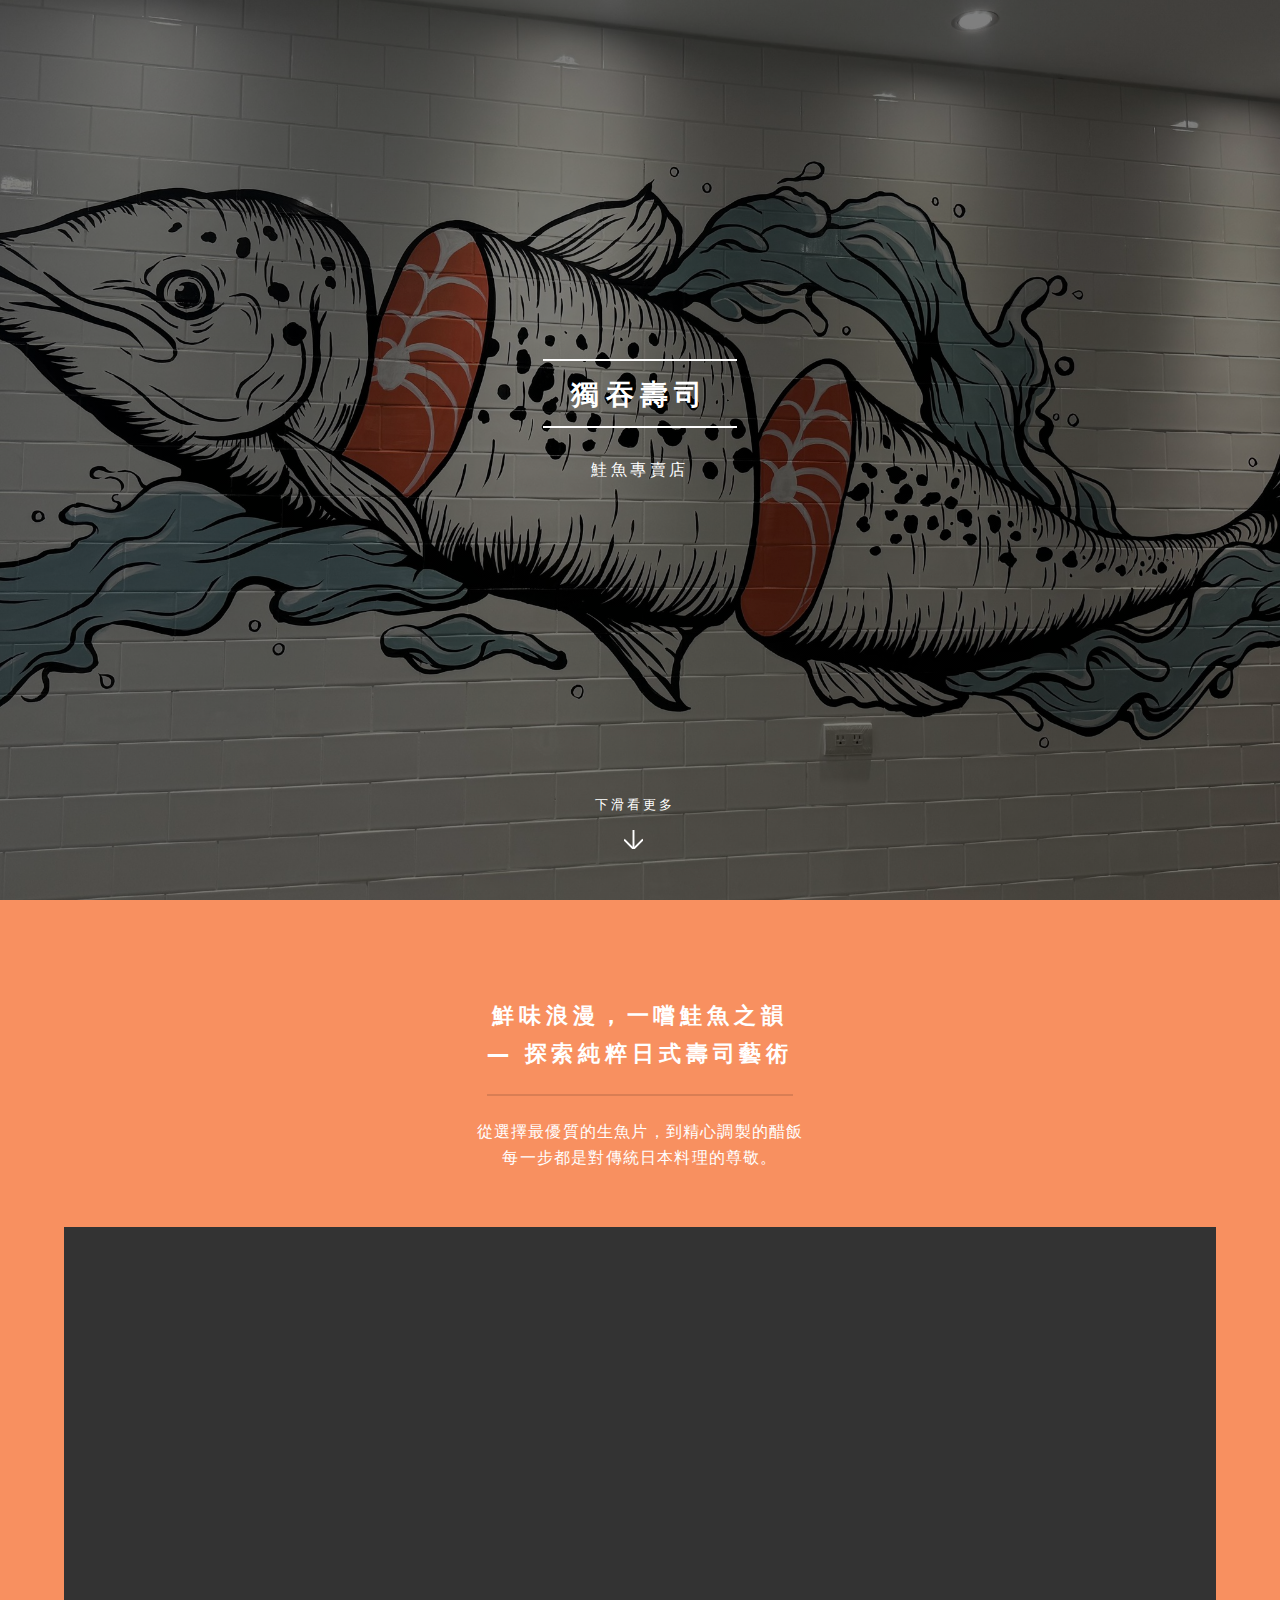
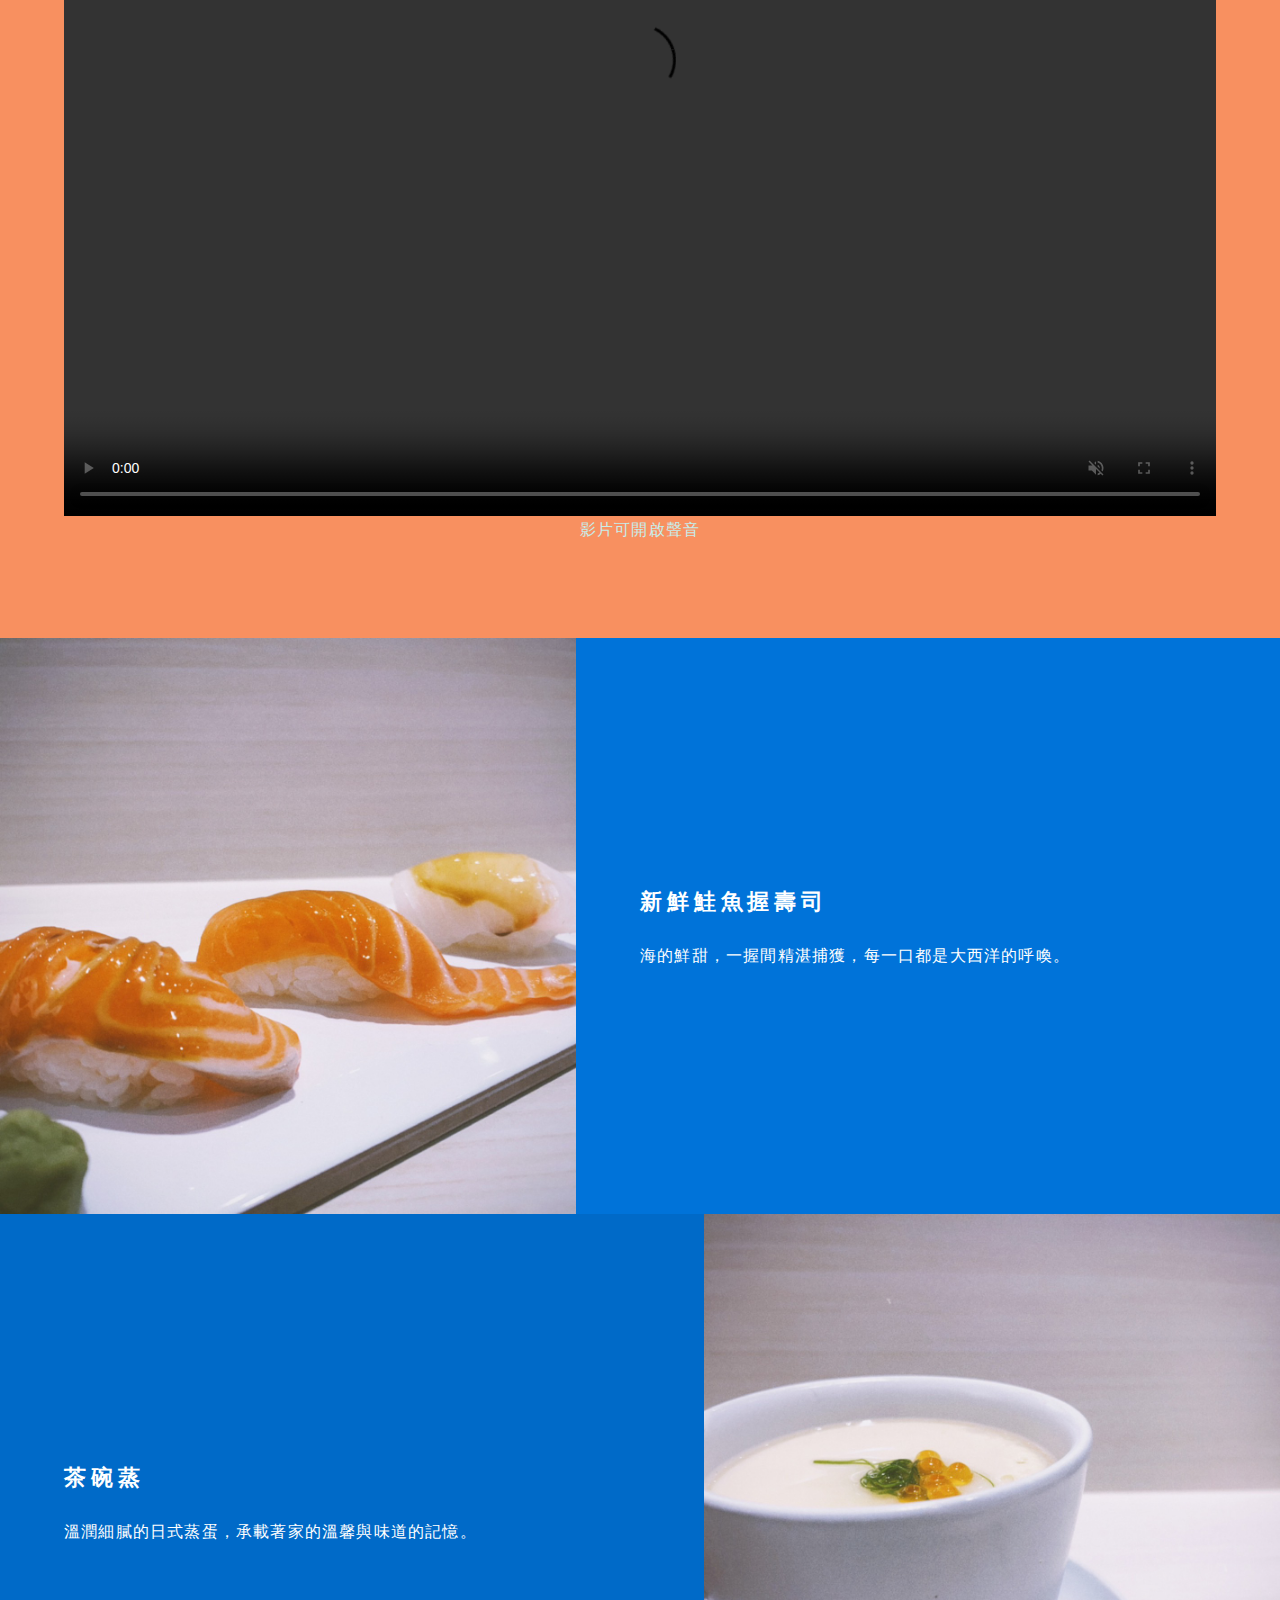
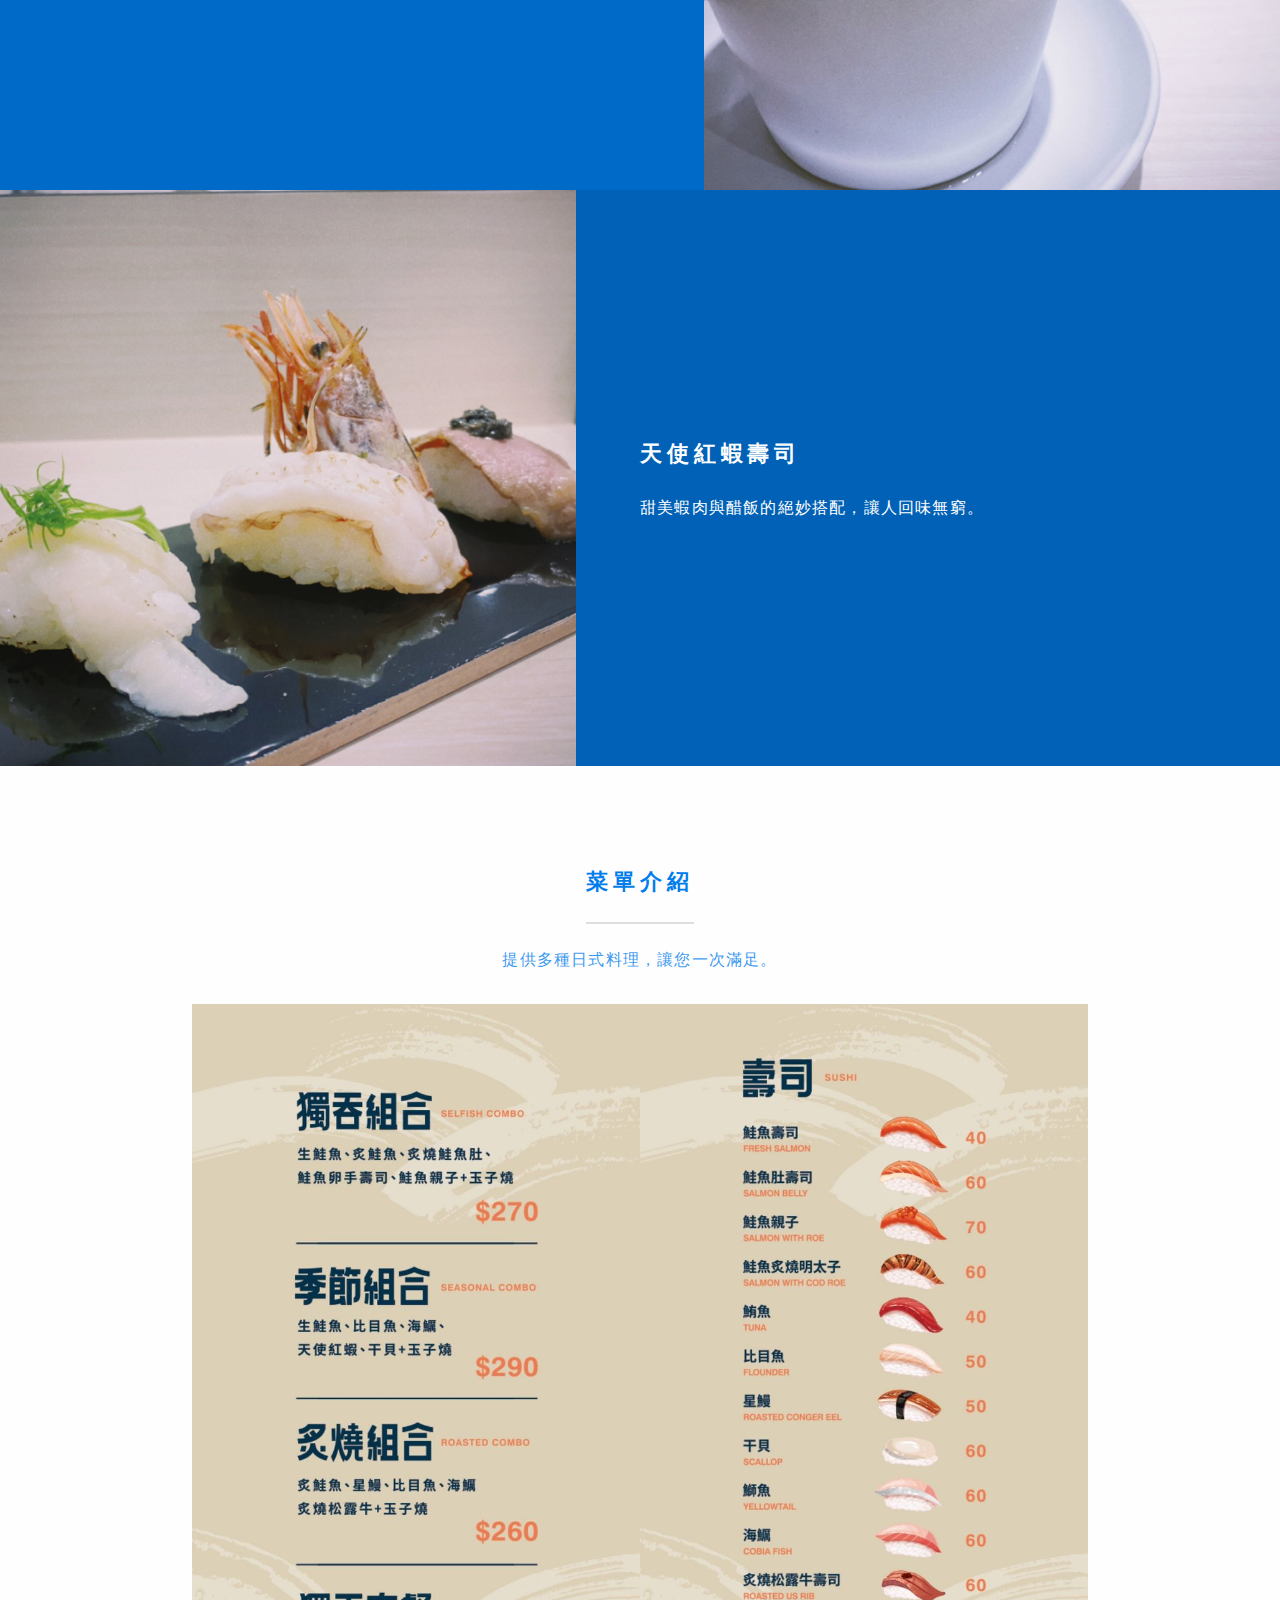
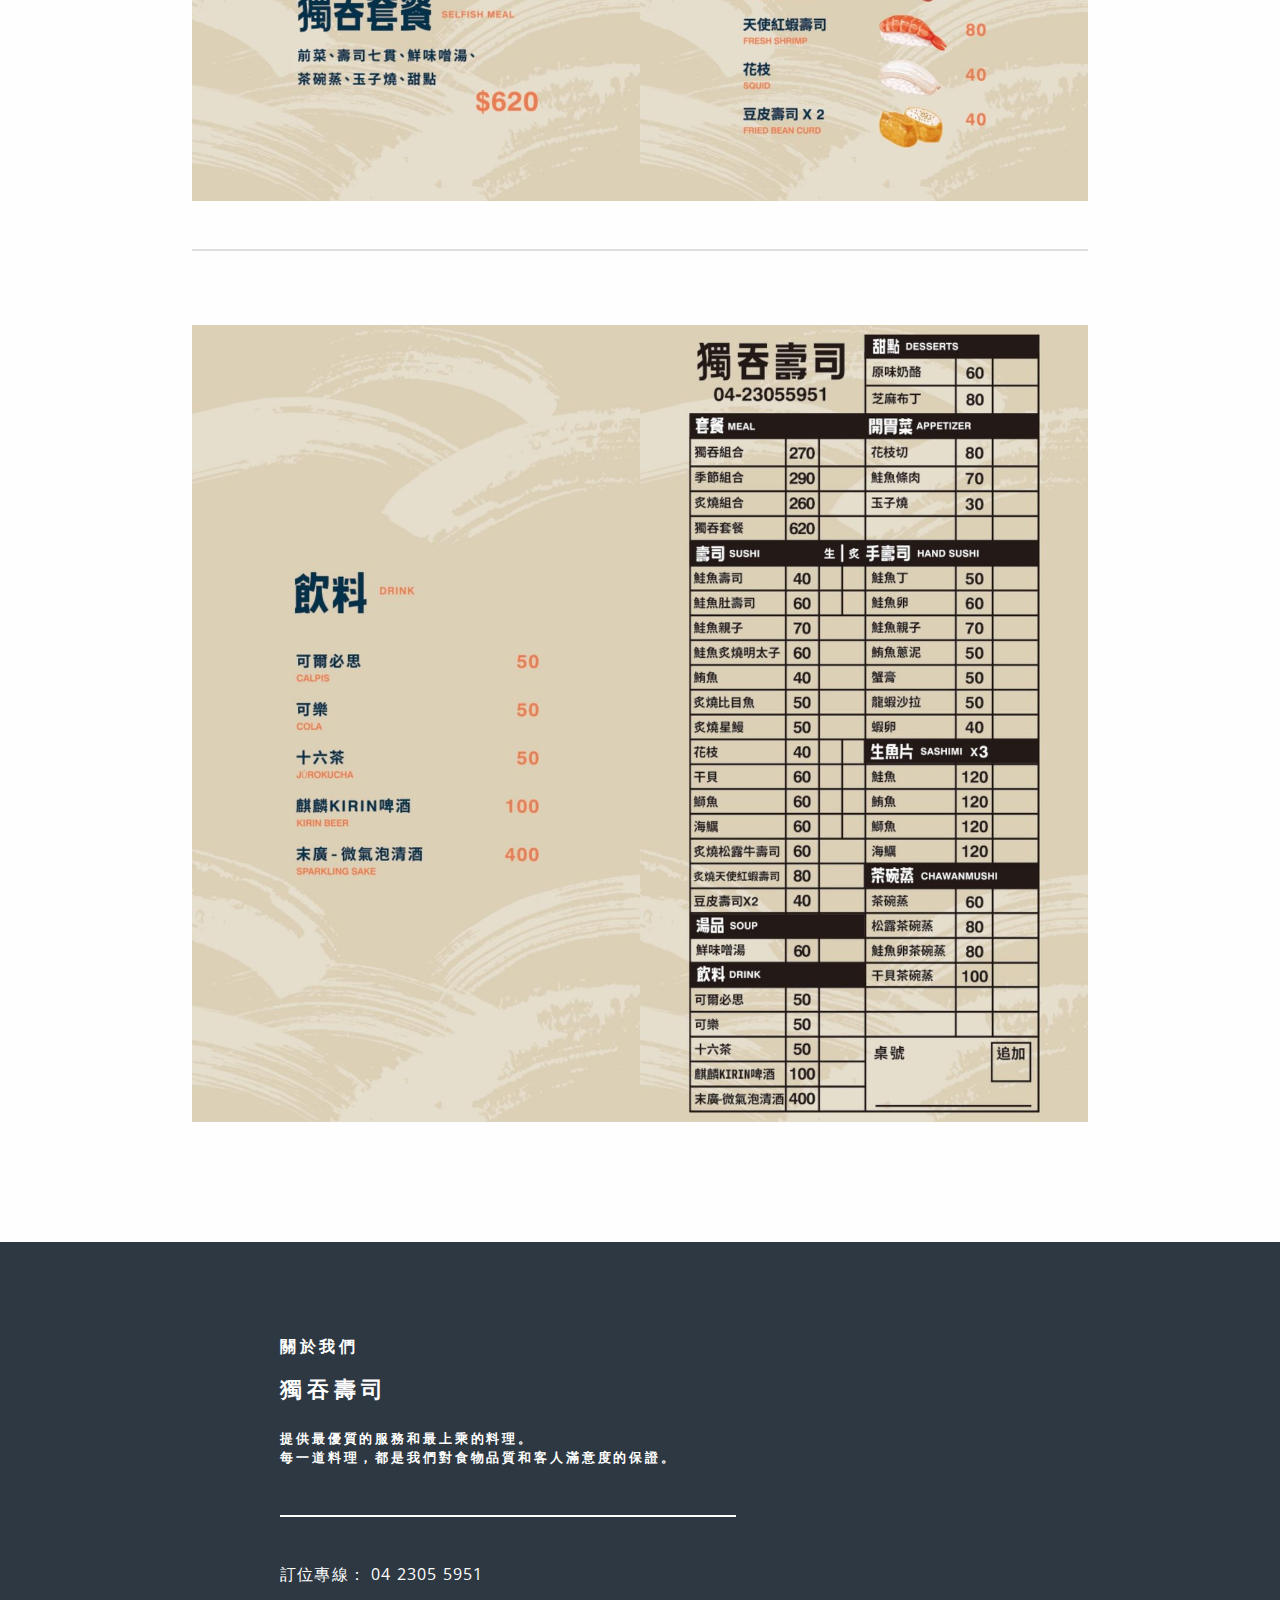
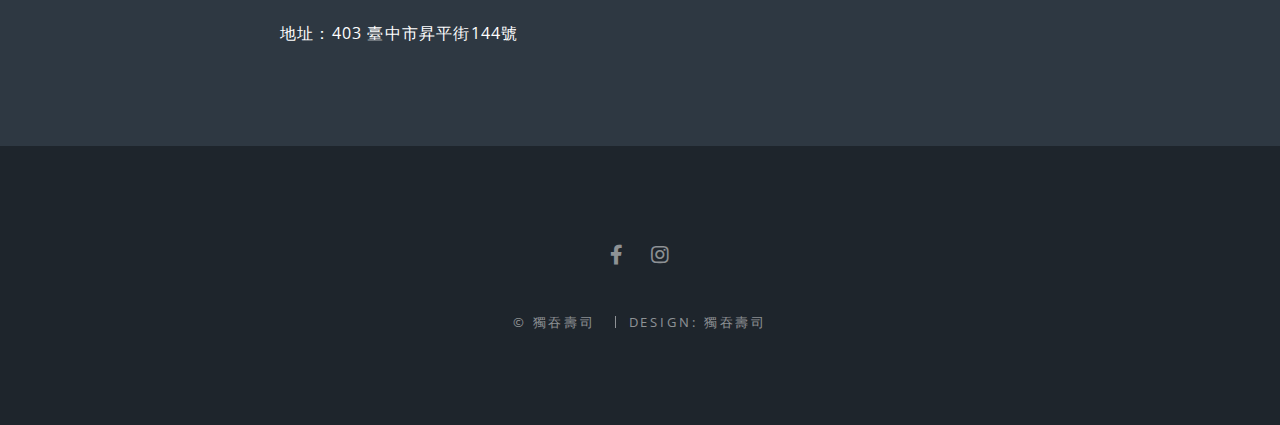
==== index.html @ 80ace6f3 "Google tag (gtag.js)" ====
<!DOCTYPE html>
<!--
	Spectral by HTML5 UP
	html5up.net | @ajlkn
	Free for personal and commercial use under the CCA 3.0 license (html5up.net/license)
-->
<html>
  <head>
    <style>
      /* 確保影片響應式並適應容器 */
      .video-container {
        background-color: rgb(248, 144, 96);
        position: relative;

        padding-bottom: 75%;

        padding-top: 25px;
        height: 0;
      }

      .video-container video {
        z-index: 2;
        position: absolute;
        top: 0;
        left: 0;
        width: 100%;
        height: 100%;
        border: none;
        /* object-fit: cover; */

        object-fit: contain;
      }
    </style>
    <title>獨吞壽司 - 台中最新鮮的鮭魚壽司專賣店</title>
    <meta charset="utf-8" />
    <meta
      name="viewport"
      content="width=device-width, initial-scale=1, user-scalable=no"
    />
    <meta name="description" content="獨吞壽司是一家專門提供新鮮鮭魚壽司的店。我們的壽司選用最優質的食材，致力於提供給顧客最地道的日式料理體驗。">
    <link rel="stylesheet" href="assets/css/main.css" />
    <noscript
      ><link rel="stylesheet" href="assets/css/noscript.css"
    /></noscript>
  </head>
  <!-- Google tag (gtag.js) -->
<script async src="https://www.googletagmanager.com/gtag/js?id=G-KRBY0SWQ0Y"></script>
<script>
  window.dataLayer = window.dataLayer || [];
  function gtag(){dataLayer.push(arguments);}
  gtag('js', new Date());

  gtag('config', 'G-KRBY0SWQ0Y');
</script>
  <body class="landing is-preload">
    <!-- Page Wrapper -->
    <div id="page-wrapper">
      <!-- Header -->
      <header id="header" class="alt">
        <h1><a href="index.html">獨吞壽司</a></h1>
        <!-- <nav id="nav">
							<ul>
								<li class="special">
									<a href="#menu" class="menuToggle"><span>Menu</span></a>
									<div id="menu">
										<ul>
											<li><a href="index.html">Home</a></li>
											<li><a href="generic.html">Generic</a></li>
											<li><a href="elements.html">Elements</a></li>
											<li><a href="#">Sign Up</a></li>
											<li><a href="#">Log In</a></li>
										</ul>
									</div>
								</li>
							</ul>
						</nav> -->
      </header>

      <!-- Banner -->
      <section id="banner">
        <div class="inner">
          <h2>獨吞壽司</h2>
          <p>
            鮭魚專賣店<br />
            <br />
          </p>
          <!-- <ul class="actions special">
            <li><a href="#" class="button primary">Activate</a></li>
          </ul> -->
        </div>
        <a href="#one" class="more scrolly">下滑看更多</a>
      </section>

      <!-- One -->
      <section id="one" class="wrapper style1 special">
        <div class="inner">
          <header class="major">
            <h2>
              鮮味浪漫，一嚐鮭魚之韻 <br />
              — 探索純粹日式壽司藝術
            </h2>
            <p id="pp">
              從選擇最優質的生魚片，到精心調製的醋飯<br />
              每一步都是對傳統日本料理的尊敬。
            </p>
          </header>

		
          <div class="video-container">
            <!-- <video controls autoplay muted loop>
              <source src="./images/sf01.mp4" type="video/mp4" />
              您的瀏覽器不支援 video 標籤。
            </video> -->

            <video autoplay muted controls loop playsinline title="台中新鮮鮭魚專賣店" id="myVideo">
				<source src="./images/sf01.mp4" type="video/mp4">
				您的瀏覽器不支援 video 標籤。
			  </video>
			  
			  <script>
				var video = document.getElementById('myVideo');
			  
		//如何設定，設影片在進入網址後 自動撥放，並且保留聲音

				video.addEventListener('canplaythrough', function() {
				  video.play();
				});

			  </script>
            </script>
			
		
		

		

            <!-- <iframe
              width="100%"
              height="500vh"
              src="./images/sf01.mp4"
              frameborder="0"
              allow="accelerometer; autoplay; encrypted-media; gyroscope;"
              allowfullscreen
            ></iframe> -->

		
          </div>

          <!-- <ul class="icons major">
            <li>
              <span class="icon fa-gem major style1"
                ><span class="label">#獨吞壽司 </span></span
              >
            </li>
            <li>
              <span class="icon fa-heart major style2"
                ><span class="label">#最穩壽司</span></span
              >
            </li>
            <li>
              <span class="icon solid fa-code major style3"
                ><span class="label">#家常壽司</span></span
              >
            </li>
          </ul> -->
		  <p id="smallTip">影片可開啟聲音</p>
	
		  <script>
			var video = document.getElementById('myVideo');
			var smallTip = document.getElementById('smallTip');

			video.addEventListener('volumechange', function() {
				if (!video.muted) {
					document.getElementById("smallTip").style.display = "none";
				} else {
					document.getElementById("smallTip").style.display = "block";
				}
			});
			</script>
	
		

					
        </div>
      </section>

      <!-- Two -->
      <section id="two" class="wrapper alt style2">
        <section class="spotlight">
          <div class="image"><img src="images/025.jpg" alt="新鮮鮭魚握壽司" /></div>
          <div class="content">
            <h2>新鮮鮭魚握壽司<br /></h2>
            <p>海的鮮甜，一握間精湛捕獲，每一口都是大西洋的呼喚。</p>
          </div>
        </section>
        <section class="spotlight" id="styleMid">
          <div class="image"><img src="images/023.jpg" alt="日式茶碗蒸" /></div>
          <div class="content">
            <h2>茶碗蒸<br /></h2>
            <p>溫潤細膩的日式蒸蛋，承載著家的溫馨與味道的記憶。</p>
          </div>
        </section>
        <section class="spotlight">
          <div class="image"><img src="images/024.jpg" alt="天使紅蝦壽司" /></div>
          <div class="content">
            <h2>天使紅蝦壽司<br /></h2>
            <p>甜美蝦肉與醋飯的絕妙搭配，讓人回味無窮。</p>
          </div>
        </section>
      </section>

      <!-- Three -->
      <section id="three" class="wrapper style3 special">
        <div class="inner tomid">
          <header class="major ">
            <h2>菜單介紹</h2>
            <p>提供多種日式料理，讓您一次滿足。</p>
            <div class="menu001">
              <img src="images/018.jpg" alt="" />
              <img src="images/019.jpg" alt="" />
            </div>
            <hr />
            <br />
            <div class="menu001">
              <img src="images/020.jpg" alt="" />
              <img src="images/021.jpg" alt="" />
            </div>
          </header>
        </div>
      </section>

      <!-- CTA -->
      <section id="cta" class="wrapper style4">
        <div class="inner">
          <header>
            <h1>關於我們</h1>
            <h2>獨吞壽司</h2>
            <h5>
              提供最優質的服務和最上乘的料理。<br />
              每一道料理，都是我們對食物品質和客人滿意度的保證。
            </h5>
            <hr />
            <p>訂位專線： 04 2305 5951</p>
            <p>地址：403 臺中市昇平街144號</p>
          </header>
          <ul class="actions stacked">
            <!-- <li><a href="#" class="button fit primary">Activate</a></li>
            <li><a href="#" class="button fit">Learn More</a></li> -->
          </ul>
        </div>
      </section>

      <!-- Footer -->
      <footer id="footer">
        <ul class="icons">
          <!-- <li>
            <a href="#" class="icon brands fa-twitter"
              ><span class="label">Twitter</span></a
            >
          </li> -->
          <li>
            <a
              href="https://www.facebook.com/selfishsushi"
              class="icon brands fa-facebook-f"
              ><span class="label">Facebook</span></a
            >
          </li>
          <li>
            <a
              href="https://www.instagram.com/selfishsushi/"
              class="icon brands fa-instagram"
              ><span class="label">Instagram</span></a
            >
          </li>
          <!-- <li>
            <a href="#" class="icon brands fa-dribbble"
              ><span class="label">Dribbble</span></a
            >
          </li> -->
          <!-- <li>
            <a href="selfishsushi28@gmail.com" class="icon solid fa-envelope"
              ><span class="label">Email</span></a
            >
          </li> -->
        </ul>
        <ul class="copyright">
          <li>&copy; 獨吞壽司</li>
          <li>Design: 獨吞壽司</li>
        </ul>
      </footer>
    </div>

    <!-- Scripts -->
    <script src="assets/js/jquery.min.js"></script>
    <script src="assets/js/jquery.scrollex.min.js"></script>
    <script src="assets/js/jquery.scrolly.min.js"></script>
    <script src="assets/js/browser.min.js"></script>
    <script src="assets/js/breakpoints.min.js"></script>
    <script src="assets/js/util.js"></script>
    <script src="assets/js/main.js"></script>
  </body>
</html>
---- assets/css/main.css ----
@import url(fontawesome-all.min.css);
@import url('https://fonts.googleapis.com/css?family=Open+Sans:400,400italic,600,600italic,800,800italic');

/*
	Spectral by HTML5 UP
	html5up.net | @ajlkn
	Free for personal and commercial use under the CCA 3.0 license (html5up.net/license)
*/

html,
body,
div,
span,
applet,
object,
iframe,
h1,
h2,
h3,
h4,
h5,
h6,
p,
blockquote,
pre,
a,
abbr,
acronym,
address,
big,
cite,
code,
del,
dfn,
em,
img,
ins,
kbd,
q,
s,
samp,
small,
strike,
strong,
sub,
sup,
tt,
var,
b,
u,
i,
center,
dl,
dt,
dd,
ol,
ul,
li,
fieldset,
form,
label,
legend,
table,
caption,
tbody,
tfoot,
thead,
tr,
th,
td,
article,
aside,
canvas,
details,
embed,
figure,
figcaption,
footer,
header,
hgroup,
menu,
nav,
output,
ruby,
section,
summary,
time,
mark,
audio,
video {
  margin: 0;
  padding: 0;
  border: 0;
  font-size: 100%;
  font: inherit;
  vertical-align: baseline;
}

article,
aside,
details,
figcaption,
figure,
footer,
header,
hgroup,
menu,
nav,
section {
  display: block;
}

body {
  line-height: 1;
}

ol,
ul {
  list-style: none;
}

blockquote,
q {
  quotes: none;
}

blockquote:before,
blockquote:after,
q:before,
q:after {
  content: '';
  content: none;
}

table {
  border-collapse: collapse;
  border-spacing: 0;
}

body {
  -webkit-text-size-adjust: none;
}

mark {
  background-color: transparent;
  color: inherit;
}

input::-moz-focus-inner {
  border: 0;
  padding: 0;
}

input,
select,
textarea {
  -moz-appearance: none;
  -webkit-appearance: none;
  -ms-appearance: none;
  appearance: none;
}

/* Basic */

@-ms-viewport {
  width: device-width;
}

html {
  box-sizing: border-box;
}

*,
*:before,
*:after {
  box-sizing: inherit;
}

body {
  background: #2e3842;
}

body.is-preload *,
body.is-preload *:before,
body.is-preload *:after {
  -moz-animation: none !important;
  -webkit-animation: none !important;
  -ms-animation: none !important;
  animation: none !important;
  -moz-transition: none !important;
  -webkit-transition: none !important;
  -ms-transition: none !important;
  transition: none !important;
}

body,
input,
select,
textarea {
  color: #fff;
  font-family: 'Open Sans', Helvetica, sans-serif;
  font-size: 15pt;
  font-weight: 400;
  letter-spacing: 0.075em;
  line-height: 1.65em;
}

@media screen and (max-width: 1680px) {
  body,
  input,
  select,
  textarea {
    font-size: 13pt;
  }
}

@media screen and (max-width: 1280px) {
  body,
  input,
  select,
  textarea {
    font-size: 12pt;
  }
}

@media screen and (max-width: 736px) {
  body,
  input,
  select,
  textarea {
    font-size: 11pt;
    letter-spacing: 0.0375em;
  }
}

a {
  -moz-transition: color 0.2s ease, border-bottom-color 0.2s ease;
  -webkit-transition: color 0.2s ease, border-bottom-color 0.2s ease;
  -ms-transition: color 0.2s ease, border-bottom-color 0.2s ease;
  transition: color 0.2s ease, border-bottom-color 0.2s ease;
  border-bottom: dotted 1px;
  color: inherit;
  text-decoration: none;
}

a:hover {
  border-bottom-color: transparent;
}

strong,
b {
  color: #fff;
  font-weight: 600;
}

em,
i {
  font-style: italic;
}

p {
  margin: 0 0 2em 0;
}

h1,
h2,
h3,
h4,
h5,
h6 {
  color: #fff;
  font-weight: 800;
  letter-spacing: 0.225em;
  line-height: 1em;
  margin: 0 0 1em 0;
  text-transform: uppercase;
}

h1 a,
h2 a,
h3 a,
h4 a,
h5 a,
h6 a {
  color: inherit;
  text-decoration: none;
}

h2 {
  font-size: 1.35em;
  line-height: 1.75em;
}

@media screen and (max-width: 736px) {
  h2 {
    font-size: 1.1em;
    line-height: 1.65em;
  }
}

h3 {
  font-size: 1.15em;
  line-height: 1.75em;
}

@media screen and (max-width: 736px) {
  h3 {
    font-size: 1em;
    line-height: 1.65em;
  }
}

h4 {
  font-size: 1em;
  line-height: 1.5em;
}

h5 {
  font-size: 0.8em;
  line-height: 1.5em;
}

h6 {
  font-size: 0.7em;
  line-height: 1.5em;
}

sub {
  font-size: 0.8em;
  position: relative;
  top: 0.5em;
}

sup {
  font-size: 0.8em;
  position: relative;
  top: -0.5em;
}

hr {
  border: 0;
  border-bottom: solid 2px #fff;
  margin: 3em 0;
}

hr.major {
  margin: 4.5em 0;
}

blockquote {
  border-left: solid 4px #fff;
  font-style: italic;
  margin: 0 0 2em 0;
  padding: 0.5em 0 0.5em 2em;
}

code {
  background: rgba(144, 144, 144, 0.25);
  border-radius: 3px;
  font-family: 'Courier New', monospace;
  font-size: 0.9em;
  letter-spacing: 0;
  margin: 0 0.25em;
  padding: 0.25em 0.65em;
}

pre {
  -webkit-overflow-scrolling: touch;
  font-family: 'Courier New', monospace;
  font-size: 0.9em;
  margin: 0 0 2em 0;
}

pre code {
  display: block;
  line-height: 1.75em;
  padding: 1em 1.5em;
  overflow-x: auto;
}

.align-left {
  text-align: left;
}

.align-center {
  text-align: center;
}

.align-right {
  text-align: right;
}

/* Row */

.row {
  display: flex;
  flex-wrap: wrap;
  box-sizing: border-box;
  align-items: stretch;
}

.row > * {
  box-sizing: border-box;
}

.row.gtr-uniform > * > :last-child {
  margin-bottom: 0;
}

.row.aln-left {
  justify-content: flex-start;
}

.row.aln-center {
  justify-content: center;
}

.row.aln-right {
  justify-content: flex-end;
}

.row.aln-top {
  align-items: flex-start;
}

.row.aln-middle {
  align-items: center;
}

.row.aln-bottom {
  align-items: flex-end;
}

.row > .imp {
  order: -1;
}

.row > .col-1 {
  width: 8.33333%;
}

.row > .off-1 {
  margin-left: 8.33333%;
}

.row > .col-2 {
  width: 16.66667%;
}

.row > .off-2 {
  margin-left: 16.66667%;
}

.row > .col-3 {
  width: 25%;
}

.row > .off-3 {
  margin-left: 25%;
}

.row > .col-4 {
  width: 33.33333%;
}

.row > .off-4 {
  margin-left: 33.33333%;
}

.row > .col-5 {
  width: 41.66667%;
}

.row > .off-5 {
  margin-left: 41.66667%;
}

.row > .col-6 {
  width: 50%;
}

.row > .off-6 {
  margin-left: 50%;
}

.row > .col-7 {
  width: 58.33333%;
}

.row > .off-7 {
  margin-left: 58.33333%;
}

.row > .col-8 {
  width: 66.66667%;
}

.row > .off-8 {
  margin-left: 66.66667%;
}

.row > .col-9 {
  width: 75%;
}

.row > .off-9 {
  margin-left: 75%;
}

.row > .col-10 {
  width: 83.33333%;
}

.row > .off-10 {
  margin-left: 83.33333%;
}

.row > .col-11 {
  width: 91.66667%;
}

.row > .off-11 {
  margin-left: 91.66667%;
}

.row > .col-12 {
  width: 100%;
}

.row > .off-12 {
  margin-left: 100%;
}

.row.gtr-0 {
  margin-top: 0;
  margin-left: 0em;
}

.row.gtr-0 > * {
  padding: 0 0 0 0em;
}

.row.gtr-0.gtr-uniform {
  margin-top: 0em;
}

.row.gtr-0.gtr-uniform > * {
  padding-top: 0em;
}

.row.gtr-25 {
  margin-top: 0;
  margin-left: -0.375em;
}

.row.gtr-25 > * {
  padding: 0 0 0 0.375em;
}

.row.gtr-25.gtr-uniform {
  margin-top: -0.375em;
}

.row.gtr-25.gtr-uniform > * {
  padding-top: 0.375em;
}

.row.gtr-50 {
  margin-top: 0;
  margin-left: -0.75em;
}

.row.gtr-50 > * {
  padding: 0 0 0 0.75em;
}

.row.gtr-50.gtr-uniform {
  margin-top: -0.75em;
}

.row.gtr-50.gtr-uniform > * {
  padding-top: 0.75em;
}

.row {
  margin-top: 0;
  margin-left: -1.5em;
}

.row > * {
  padding: 0 0 0 1.5em;
}

.row.gtr-uniform {
  margin-top: -1.5em;
}

.row.gtr-uniform > * {
  padding-top: 1.5em;
}

.row.gtr-150 {
  margin-top: 0;
  margin-left: -2.25em;
}

.row.gtr-150 > * {
  padding: 0 0 0 2.25em;
}

.row.gtr-150.gtr-uniform {
  margin-top: -2.25em;
}

.row.gtr-150.gtr-uniform > * {
  padding-top: 2.25em;
}

.row.gtr-200 {
  margin-top: 0;
  margin-left: -3em;
}

.row.gtr-200 > * {
  padding: 0 0 0 3em;
}

.row.gtr-200.gtr-uniform {
  margin-top: -3em;
}

.row.gtr-200.gtr-uniform > * {
  padding-top: 3em;
}

@media screen and (max-width: 1680px) {
  .row {
    display: flex;
    flex-wrap: wrap;
    box-sizing: border-box;
    align-items: stretch;
  }

  .row > * {
    box-sizing: border-box;
  }

  .row.gtr-uniform > * > :last-child {
    margin-bottom: 0;
  }

  .row.aln-left {
    justify-content: flex-start;
  }

  .row.aln-center {
    justify-content: center;
  }

  .row.aln-right {
    justify-content: flex-end;
  }

  .row.aln-top {
    align-items: flex-start;
  }

  .row.aln-middle {
    align-items: center;
  }

  .row.aln-bottom {
    align-items: flex-end;
  }

  .row > .imp-xlarge {
    order: -1;
  }

  .row > .col-1-xlarge {
    width: 8.33333%;
  }

  .row > .off-1-xlarge {
    margin-left: 8.33333%;
  }

  .row > .col-2-xlarge {
    width: 16.66667%;
  }

  .row > .off-2-xlarge {
    margin-left: 16.66667%;
  }

  .row > .col-3-xlarge {
    width: 25%;
  }

  .row > .off-3-xlarge {
    margin-left: 25%;
  }

  .row > .col-4-xlarge {
    width: 33.33333%;
  }

  .row > .off-4-xlarge {
    margin-left: 33.33333%;
  }

  .row > .col-5-xlarge {
    width: 41.66667%;
  }

  .row > .off-5-xlarge {
    margin-left: 41.66667%;
  }

  .row > .col-6-xlarge {
    width: 50%;
  }

  .row > .off-6-xlarge {
    margin-left: 50%;
  }

  .row > .col-7-xlarge {
    width: 58.33333%;
  }

  .row > .off-7-xlarge {
    margin-left: 58.33333%;
  }

  .row > .col-8-xlarge {
    width: 66.66667%;
  }

  .row > .off-8-xlarge {
    margin-left: 66.66667%;
  }

  .row > .col-9-xlarge {
    width: 75%;
  }

  .row > .off-9-xlarge {
    margin-left: 75%;
  }

  .row > .col-10-xlarge {
    width: 83.33333%;
  }

  .row > .off-10-xlarge {
    margin-left: 83.33333%;
  }

  .row > .col-11-xlarge {
    width: 91.66667%;
  }

  .row > .off-11-xlarge {
    margin-left: 91.66667%;
  }

  .row > .col-12-xlarge {
    width: 100%;
  }

  .row > .off-12-xlarge {
    margin-left: 100%;
  }

  .row.gtr-0 {
    margin-top: 0;
    margin-left: 0em;
  }

  .row.gtr-0 > * {
    padding: 0 0 0 0em;
  }

  .row.gtr-0.gtr-uniform {
    margin-top: 0em;
  }

  .row.gtr-0.gtr-uniform > * {
    padding-top: 0em;
  }

  .row.gtr-25 {
    margin-top: 0;
    margin-left: -0.375em;
  }

  .row.gtr-25 > * {
    padding: 0 0 0 0.375em;
  }

  .row.gtr-25.gtr-uniform {
    margin-top: -0.375em;
  }

  .row.gtr-25.gtr-uniform > * {
    padding-top: 0.375em;
  }

  .row.gtr-50 {
    margin-top: 0;
    margin-left: -0.75em;
  }

  .row.gtr-50 > * {
    padding: 0 0 0 0.75em;
  }

  .row.gtr-50.gtr-uniform {
    margin-top: -0.75em;
  }

  .row.gtr-50.gtr-uniform > * {
    padding-top: 0.75em;
  }

  .row {
    margin-top: 0;
    margin-left: -1.5em;
  }

  .row > * {
    padding: 0 0 0 1.5em;
  }

  .row.gtr-uniform {
    margin-top: -1.5em;
  }

  .row.gtr-uniform > * {
    padding-top: 1.5em;
  }

  .row.gtr-150 {
    margin-top: 0;
    margin-left: -2.25em;
  }

  .row.gtr-150 > * {
    padding: 0 0 0 2.25em;
  }

  .row.gtr-150.gtr-uniform {
    margin-top: -2.25em;
  }

  .row.gtr-150.gtr-uniform > * {
    padding-top: 2.25em;
  }

  .row.gtr-200 {
    margin-top: 0;
    margin-left: -3em;
  }

  .row.gtr-200 > * {
    padding: 0 0 0 3em;
  }

  .row.gtr-200.gtr-uniform {
    margin-top: -3em;
  }

  .row.gtr-200.gtr-uniform > * {
    padding-top: 3em;
  }
}

@media screen and (max-width: 1280px) {
  .row {
    display: flex;
    flex-wrap: wrap;
    box-sizing: border-box;
    align-items: stretch;
  }

  .row > * {
    box-sizing: border-box;
  }

  .row.gtr-uniform > * > :last-child {
    margin-bottom: 0;
  }

  .row.aln-left {
    justify-content: flex-start;
  }

  .row.aln-center {
    justify-content: center;
  }

  .row.aln-right {
    justify-content: flex-end;
  }

  .row.aln-top {
    align-items: flex-start;
  }

  .row.aln-middle {
    align-items: center;
  }

  .row.aln-bottom {
    align-items: flex-end;
  }

  .row > .imp-large {
    order: -1;
  }

  .row > .col-1-large {
    width: 8.33333%;
  }

  .row > .off-1-large {
    margin-left: 8.33333%;
  }

  .row > .col-2-large {
    width: 16.66667%;
  }

  .row > .off-2-large {
    margin-left: 16.66667%;
  }

  .row > .col-3-large {
    width: 25%;
  }

  .row > .off-3-large {
    margin-left: 25%;
  }

  .row > .col-4-large {
    width: 33.33333%;
  }

  .row > .off-4-large {
    margin-left: 33.33333%;
  }

  .row > .col-5-large {
    width: 41.66667%;
  }

  .row > .off-5-large {
    margin-left: 41.66667%;
  }

  .row > .col-6-large {
    width: 50%;
  }

  .row > .off-6-large {
    margin-left: 50%;
  }

  .row > .col-7-large {
    width: 58.33333%;
  }

  .row > .off-7-large {
    margin-left: 58.33333%;
  }

  .row > .col-8-large {
    width: 66.66667%;
  }

  .row > .off-8-large {
    margin-left: 66.66667%;
  }

  .row > .col-9-large {
    width: 75%;
  }

  .row > .off-9-large {
    margin-left: 75%;
  }

  .row > .col-10-large {
    width: 83.33333%;
  }

  .row > .off-10-large {
    margin-left: 83.33333%;
  }

  .row > .col-11-large {
    width: 91.66667%;
  }

  .row > .off-11-large {
    margin-left: 91.66667%;
  }

  .row > .col-12-large {
    width: 100%;
  }

  .row > .off-12-large {
    margin-left: 100%;
  }

  .row.gtr-0 {
    margin-top: 0;
    margin-left: 0em;
  }

  .row.gtr-0 > * {
    padding: 0 0 0 0em;
  }

  .row.gtr-0.gtr-uniform {
    margin-top: 0em;
  }

  .row.gtr-0.gtr-uniform > * {
    padding-top: 0em;
  }

  .row.gtr-25 {
    margin-top: 0;
    margin-left: -0.375em;
  }

  .row.gtr-25 > * {
    padding: 0 0 0 0.375em;
  }

  .row.gtr-25.gtr-uniform {
    margin-top: -0.375em;
  }

  .row.gtr-25.gtr-uniform > * {
    padding-top: 0.375em;
  }

  .row.gtr-50 {
    margin-top: 0;
    margin-left: -0.75em;
  }

  .row.gtr-50 > * {
    padding: 0 0 0 0.75em;
  }

  .row.gtr-50.gtr-uniform {
    margin-top: -0.75em;
  }

  .row.gtr-50.gtr-uniform > * {
    padding-top: 0.75em;
  }

  .row {
    margin-top: 0;
    margin-left: -1.5em;
  }

  .row > * {
    padding: 0 0 0 1.5em;
  }

  .row.gtr-uniform {
    margin-top: -1.5em;
  }

  .row.gtr-uniform > * {
    padding-top: 1.5em;
  }

  .row.gtr-150 {
    margin-top: 0;
    margin-left: -2.25em;
  }

  .row.gtr-150 > * {
    padding: 0 0 0 2.25em;
  }

  .row.gtr-150.gtr-uniform {
    margin-top: -2.25em;
  }

  .row.gtr-150.gtr-uniform > * {
    padding-top: 2.25em;
  }

  .row.gtr-200 {
    margin-top: 0;
    margin-left: -3em;
  }

  .row.gtr-200 > * {
    padding: 0 0 0 3em;
  }

  .row.gtr-200.gtr-uniform {
    margin-top: -3em;
  }

  .row.gtr-200.gtr-uniform > * {
    padding-top: 3em;
  }
}

@media screen and (max-width: 980px) {
  .row {
    display: flex;
    flex-wrap: wrap;
    box-sizing: border-box;
    align-items: stretch;
  }

  .row > * {
    box-sizing: border-box;
  }

  .row.gtr-uniform > * > :last-child {
    margin-bottom: 0;
  }

  .row.aln-left {
    justify-content: flex-start;
  }

  .row.aln-center {
    justify-content: center;
  }

  .row.aln-right {
    justify-content: flex-end;
  }

  .row.aln-top {
    align-items: flex-start;
  }

  .row.aln-middle {
    align-items: center;
  }

  .row.aln-bottom {
    align-items: flex-end;
  }

  .row > .imp-medium {
    order: -1;
  }

  .row > .col-1-medium {
    width: 8.33333%;
  }

  .row > .off-1-medium {
    margin-left: 8.33333%;
  }

  .row > .col-2-medium {
    width: 16.66667%;
  }

  .row > .off-2-medium {
    margin-left: 16.66667%;
  }

  .row > .col-3-medium {
    width: 25%;
  }

  .row > .off-3-medium {
    margin-left: 25%;
  }

  .row > .col-4-medium {
    width: 33.33333%;
  }

  .row > .off-4-medium {
    margin-left: 33.33333%;
  }

  .row > .col-5-medium {
    width: 41.66667%;
  }

  .row > .off-5-medium {
    margin-left: 41.66667%;
  }

  .row > .col-6-medium {
    width: 50%;
  }

  .row > .off-6-medium {
    margin-left: 50%;
  }

  .row > .col-7-medium {
    width: 58.33333%;
  }

  .row > .off-7-medium {
    margin-left: 58.33333%;
  }

  .row > .col-8-medium {
    width: 66.66667%;
  }

  .row > .off-8-medium {
    margin-left: 66.66667%;
  }

  .row > .col-9-medium {
    width: 75%;
  }

  .row > .off-9-medium {
    margin-left: 75%;
  }

  .row > .col-10-medium {
    width: 83.33333%;
  }

  .row > .off-10-medium {
    margin-left: 83.33333%;
  }

  .row > .col-11-medium {
    width: 91.66667%;
  }

  .row > .off-11-medium {
    margin-left: 91.66667%;
  }

  .row > .col-12-medium {
    width: 100%;
  }

  .row > .off-12-medium {
    margin-left: 100%;
  }

  .row.gtr-0 {
    margin-top: 0;
    margin-left: 0em;
  }

  .row.gtr-0 > * {
    padding: 0 0 0 0em;
  }

  .row.gtr-0.gtr-uniform {
    margin-top: 0em;
  }

  .row.gtr-0.gtr-uniform > * {
    padding-top: 0em;
  }

  .row.gtr-25 {
    margin-top: 0;
    margin-left: -0.375em;
  }

  .row.gtr-25 > * {
    padding: 0 0 0 0.375em;
  }

  .row.gtr-25.gtr-uniform {
    margin-top: -0.375em;
  }

  .row.gtr-25.gtr-uniform > * {
    padding-top: 0.375em;
  }

  .row.gtr-50 {
    margin-top: 0;
    margin-left: -0.75em;
  }

  .row.gtr-50 > * {
    padding: 0 0 0 0.75em;
  }

  .row.gtr-50.gtr-uniform {
    margin-top: -0.75em;
  }

  .row.gtr-50.gtr-uniform > * {
    padding-top: 0.75em;
  }

  .row {
    margin-top: 0;
    margin-left: -1.5em;
  }

  .row > * {
    padding: 0 0 0 1.5em;
  }

  .row.gtr-uniform {
    margin-top: -1.5em;
  }

  .row.gtr-uniform > * {
    padding-top: 1.5em;
  }

  .row.gtr-150 {
    margin-top: 0;
    margin-left: -2.25em;
  }

  .row.gtr-150 > * {
    padding: 0 0 0 2.25em;
  }

  .row.gtr-150.gtr-uniform {
    margin-top: -2.25em;
  }

  .row.gtr-150.gtr-uniform > * {
    padding-top: 2.25em;
  }

  .row.gtr-200 {
    margin-top: 0;
    margin-left: -3em;
  }

  .row.gtr-200 > * {
    padding: 0 0 0 3em;
  }

  .row.gtr-200.gtr-uniform {
    margin-top: -3em;
  }

  .row.gtr-200.gtr-uniform > * {
    padding-top: 3em;
  }
}

@media screen and (max-width: 736px) {
  .row {
    display: flex;
    flex-wrap: wrap;
    box-sizing: border-box;
    align-items: stretch;
  }

  .row > * {
    box-sizing: border-box;
  }

  .row.gtr-uniform > * > :last-child {
    margin-bottom: 0;
  }

  .row.aln-left {
    justify-content: flex-start;
  }

  .row.aln-center {
    justify-content: center;
  }

  .row.aln-right {
    justify-content: flex-end;
  }

  .row.aln-top {
    align-items: flex-start;
  }

  .row.aln-middle {
    align-items: center;
  }

  .row.aln-bottom {
    align-items: flex-end;
  }

  .row > .imp-small {
    order: -1;
  }

  .row > .col-1-small {
    width: 8.33333%;
  }

  .row > .off-1-small {
    margin-left: 8.33333%;
  }

  .row > .col-2-small {
    width: 16.66667%;
  }

  .row > .off-2-small {
    margin-left: 16.66667%;
  }

  .row > .col-3-small {
    width: 25%;
  }

  .row > .off-3-small {
    margin-left: 25%;
  }

  .row > .col-4-small {
    width: 33.33333%;
  }

  .row > .off-4-small {
    margin-left: 33.33333%;
  }

  .row > .col-5-small {
    width: 41.66667%;
  }

  .row > .off-5-small {
    margin-left: 41.66667%;
  }

  .row > .col-6-small {
    width: 50%;
  }

  .row > .off-6-small {
    margin-left: 50%;
  }

  .row > .col-7-small {
    width: 58.33333%;
  }

  .row > .off-7-small {
    margin-left: 58.33333%;
  }

  .row > .col-8-small {
    width: 66.66667%;
  }

  .row > .off-8-small {
    margin-left: 66.66667%;
  }

  .row > .col-9-small {
    width: 75%;
  }

  .row > .off-9-small {
    margin-left: 75%;
  }

  .row > .col-10-small {
    width: 83.33333%;
  }

  .row > .off-10-small {
    margin-left: 83.33333%;
  }

  .row > .col-11-small {
    width: 91.66667%;
  }

  .row > .off-11-small {
    margin-left: 91.66667%;
  }

  .row > .col-12-small {
    width: 100%;
  }

  .row > .off-12-small {
    margin-left: 100%;
  }

  .row.gtr-0 {
    margin-top: 0;
    margin-left: 0em;
  }

  .row.gtr-0 > * {
    padding: 0 0 0 0em;
  }

  .row.gtr-0.gtr-uniform {
    margin-top: 0em;
  }

  .row.gtr-0.gtr-uniform > * {
    padding-top: 0em;
  }

  .row.gtr-25 {
    margin-top: 0;
    margin-left: -0.375em;
  }

  .row.gtr-25 > * {
    padding: 0 0 0 0.375em;
  }

  .row.gtr-25.gtr-uniform {
    margin-top: -0.375em;
  }

  .row.gtr-25.gtr-uniform > * {
    padding-top: 0.375em;
  }

  .row.gtr-50 {
    margin-top: 0;
    margin-left: -0.75em;
  }

  .row.gtr-50 > * {
    padding: 0 0 0 0.75em;
  }

  .row.gtr-50.gtr-uniform {
    margin-top: -0.75em;
  }

  .row.gtr-50.gtr-uniform > * {
    padding-top: 0.75em;
  }

  .row {
    margin-top: 0;
    margin-left: -1.5em;
  }

  .row > * {
    padding: 0 0 0 1.5em;
  }

  .row.gtr-uniform {
    margin-top: -1.5em;
  }

  .row.gtr-uniform > * {
    padding-top: 1.5em;
  }

  .row.gtr-150 {
    margin-top: 0;
    margin-left: -2.25em;
  }

  .row.gtr-150 > * {
    padding: 0 0 0 2.25em;
  }

  .row.gtr-150.gtr-uniform {
    margin-top: -2.25em;
  }

  .row.gtr-150.gtr-uniform > * {
    padding-top: 2.25em;
  }

  .row.gtr-200 {
    margin-top: 0;
    margin-left: -3em;
  }

  .row.gtr-200 > * {
    padding: 0 0 0 3em;
  }

  .row.gtr-200.gtr-uniform {
    margin-top: -3em;
  }

  .row.gtr-200.gtr-uniform > * {
    padding-top: 3em;
  }
}

@media screen and (max-width: 480px) {
  .row {
    display: flex;
    flex-wrap: wrap;
    box-sizing: border-box;
    align-items: stretch;
  }

  .row > * {
    box-sizing: border-box;
  }

  .row.gtr-uniform > * > :last-child {
    margin-bottom: 0;
  }

  .row.aln-left {
    justify-content: flex-start;
  }

  .row.aln-center {
    justify-content: center;
  }

  .row.aln-right {
    justify-content: flex-end;
  }

  .row.aln-top {
    align-items: flex-start;
  }

  .row.aln-middle {
    align-items: center;
  }

  .row.aln-bottom {
    align-items: flex-end;
  }

  .row > .imp-xsmall {
    order: -1;
  }

  .row > .col-1-xsmall {
    width: 8.33333%;
  }

  .row > .off-1-xsmall {
    margin-left: 8.33333%;
  }

  .row > .col-2-xsmall {
    width: 16.66667%;
  }

  .row > .off-2-xsmall {
    margin-left: 16.66667%;
  }

  .row > .col-3-xsmall {
    width: 25%;
  }

  .row > .off-3-xsmall {
    margin-left: 25%;
  }

  .row > .col-4-xsmall {
    width: 33.33333%;
  }

  .row > .off-4-xsmall {
    margin-left: 33.33333%;
  }

  .row > .col-5-xsmall {
    width: 41.66667%;
  }

  .row > .off-5-xsmall {
    margin-left: 41.66667%;
  }

  .row > .col-6-xsmall {
    width: 50%;
  }

  .row > .off-6-xsmall {
    margin-left: 50%;
  }

  .row > .col-7-xsmall {
    width: 58.33333%;
  }

  .row > .off-7-xsmall {
    margin-left: 58.33333%;
  }

  .row > .col-8-xsmall {
    width: 66.66667%;
  }

  .row > .off-8-xsmall {
    margin-left: 66.66667%;
  }

  .row > .col-9-xsmall {
    width: 75%;
  }

  .row > .off-9-xsmall {
    margin-left: 75%;
  }

  .row > .col-10-xsmall {
    width: 83.33333%;
  }

  .row > .off-10-xsmall {
    margin-left: 83.33333%;
  }

  .row > .col-11-xsmall {
    width: 91.66667%;
  }

  .row > .off-11-xsmall {
    margin-left: 91.66667%;
  }

  .row > .col-12-xsmall {
    width: 100%;
  }

  .row > .off-12-xsmall {
    margin-left: 100%;
  }

  .row.gtr-0 {
    margin-top: 0;
    margin-left: 0em;
  }

  .row.gtr-0 > * {
    padding: 0 0 0 0em;
  }

  .row.gtr-0.gtr-uniform {
    margin-top: 0em;
  }

  .row.gtr-0.gtr-uniform > * {
    padding-top: 0em;
  }

  .row.gtr-25 {
    margin-top: 0;
    margin-left: -0.375em;
  }

  .row.gtr-25 > * {
    padding: 0 0 0 0.375em;
  }

  .row.gtr-25.gtr-uniform {
    margin-top: -0.375em;
  }

  .row.gtr-25.gtr-uniform > * {
    padding-top: 0.375em;
  }

  .row.gtr-50 {
    margin-top: 0;
    margin-left: -0.75em;
  }

  .row.gtr-50 > * {
    padding: 0 0 0 0.75em;
  }

  .row.gtr-50.gtr-uniform {
    margin-top: -0.75em;
  }

  .row.gtr-50.gtr-uniform > * {
    padding-top: 0.75em;
  }

  .row {
    margin-top: 0;
    margin-left: -1.5em;
  }

  .row > * {
    padding: 0 0 0 1.5em;
  }

  .row.gtr-uniform {
    margin-top: -1.5em;
  }

  .row.gtr-uniform > * {
    padding-top: 1.5em;
  }

  .row.gtr-150 {
    margin-top: 0;
    margin-left: -2.25em;
  }

  .row.gtr-150 > * {
    padding: 0 0 0 2.25em;
  }

  .row.gtr-150.gtr-uniform {
    margin-top: -2.25em;
  }

  .row.gtr-150.gtr-uniform > * {
    padding-top: 2.25em;
  }

  .row.gtr-200 {
    margin-top: 0;
    margin-left: -3em;
  }

  .row.gtr-200 > * {
    padding: 0 0 0 3em;
  }

  .row.gtr-200.gtr-uniform {
    margin-top: -3em;
  }

  .row.gtr-200.gtr-uniform > * {
    padding-top: 3em;
  }
}

/* Section/Article */

section.special,
article.special {
  text-align: center;
}

header p {
  color: rgba(255, 255, 255, 0.5);
  position: relative;
  top: -0.25em;
}

header h3 + p {
  font-size: 1.1em;
}

header h4 + p,
header h5 + p,
header h6 + p {
  font-size: 0.9em;
}

header.major {
  margin: 0 0 3.5em 0;
}

header.major h2,
header.major h3,
header.major h4,
header.major h5,
header.major h6 {
  border-bottom: solid 2px #fff;
  display: inline-block;
  padding-bottom: 1em;
  position: relative;
}

header.major h2:after,
header.major h3:after,
header.major h4:after,
header.major h5:after,
header.major h6:after {
  content: '';
  display: block;
  height: 1px;
}

header.major p {
  color: #fff;
  top: 0;
}

@media screen and (max-width: 736px) {
  header.major {
    margin: 0 0 2em 0;
  }
}

@media screen and (max-width: 980px) {
  header br {
    display: none;
  }
}

/* Form */

form {
  margin: 0 0 2em 0;
}

label {
  color: #fff;
  display: block;
  font-size: 0.9em;
  font-weight: 600;
  margin: 0 0 1em 0;
}

input[type='text'],
input[type='password'],
input[type='email'],
select,
textarea {
  -moz-appearance: none;
  -webkit-appearance: none;
  -ms-appearance: none;
  appearance: none;
  background-color: rgba(144, 144, 144, 0.25);
  border-radius: 3px;
  border: none;
  color: inherit;
  display: block;
  outline: 0;
  padding: 0 1em;
  text-decoration: none;
  width: 100%;
}

input[type='text']:invalid,
input[type='password']:invalid,
input[type='email']:invalid,
select:invalid,
textarea:invalid {
  box-shadow: none;
}

input[type='text']:focus,
input[type='password']:focus,
input[type='email']:focus,
select:focus,
textarea:focus {
  box-shadow: 0 0 0 2px #21b2a6;
}

select {
  background-size: 1.25em;
  background-repeat: no-repeat;
  background-position: calc(100% - 1em) center;
  height: 2.75em;
  padding-right: 2.75em;
  text-overflow: ellipsis;
}

select:focus::-ms-value {
  background-color: transparent;
}

select::-ms-expand {
  display: none;
}

input[type='text'],
input[type='password'],
input[type='email'],
select {
  height: 2.75em;
}

textarea {
  padding: 0.75em 1em;
}

input[type='checkbox'],
input[type='radio'] {
  -moz-appearance: none;
  -webkit-appearance: none;
  -ms-appearance: none;
  appearance: none;
  display: block;
  float: left;
  margin-right: -2em;
  opacity: 0;
  width: 1em;
  z-index: -1;
}

input[type='checkbox'] + label,
input[type='radio'] + label {
  text-decoration: none;
  color: #fff;
  cursor: pointer;
  display: inline-block;
  font-size: 1em;
  font-weight: 400;
  padding-left: 2.4em;
  padding-right: 0.75em;
  position: relative;
}

input[type='checkbox'] + label:before,
input[type='radio'] + label:before {
  -moz-osx-font-smoothing: grayscale;
  -webkit-font-smoothing: antialiased;
  display: inline-block;
  font-style: normal;
  font-variant: normal;
  text-rendering: auto;
  line-height: 1;
  text-transform: none !important;
  font-family: 'Font Awesome 5 Free';
  font-weight: 900;
}

input[type='checkbox'] + label:before,
input[type='radio'] + label:before {
  background: rgba(144, 144, 144, 0.25);
  border-radius: 3px;
  content: '';
  display: inline-block;
  font-size: 0.8em;
  height: 2.0625em;
  left: 0;
  line-height: 2.0625em;
  position: absolute;
  text-align: center;
  top: 0;
  width: 2.0625em;
}

input[type='checkbox']:checked + label:before,
input[type='radio']:checked + label:before {
  background: #2e3842;
  color: #fff;
  content: '\f00c';
}

input[type='checkbox']:focus + label:before,
input[type='radio']:focus + label:before {
  box-shadow: 0 0 0 2px #21b2a6;
}

input[type='checkbox'] + label:before {
  border-radius: 3px;
}

input[type='radio'] + label:before {
  border-radius: 100%;
}

::-webkit-input-placeholder {
  color: rgba(255, 255, 255, 0.5) !important;
  opacity: 1;
}

:-moz-placeholder {
  color: rgba(255, 255, 255, 0.5) !important;
  opacity: 1;
}

::-moz-placeholder {
  color: rgba(255, 255, 255, 0.5) !important;
  opacity: 1;
}

:-ms-input-placeholder {
  color: rgba(255, 255, 255, 0.5) !important;
  opacity: 1;
}

/* Box */

.box {
  border-radius: 3px;
  border: solid 2px #fff;
  margin-bottom: 2em;
  padding: 1.5em;
}

.box > :last-child,
.box > :last-child > :last-child,
.box > :last-child > :last-child > :last-child {
  margin-bottom: 0;
}

.box.alt {
  border: 0;
  border-radius: 0;
  padding: 0;
}

/* Icon */

.icon {
  text-decoration: none;
  border-bottom: none;
  position: relative;
}

.icon:before {
  -moz-osx-font-smoothing: grayscale;
  -webkit-font-smoothing: antialiased;
  display: inline-block;
  font-style: normal;
  font-variant: normal;
  text-rendering: auto;
  line-height: 1;
  text-transform: none !important;
  font-family: 'Font Awesome 5 Free';
  font-weight: 400;
}

.icon > .label {
  display: none;
}

.icon:before {
  line-height: inherit;
}

.icon.solid:before {
  font-weight: 900;
}

.icon.brands:before {
  font-family: 'Font Awesome 5 Brands';
}

.icon.major {
  -moz-transform: rotate(-45deg);
  -webkit-transform: rotate(-45deg);
  -ms-transform: rotate(-45deg);
  transform: rotate(-45deg);
  border-radius: 3px;
  border: solid 2px #fff;
  display: inline-block;
  font-size: 1.35em;
  height: calc(3em + 2px);
  line-height: 3em;
  text-align: center;
  width: calc(3em + 2px);
}

.icon.major:before {
  -moz-transform: rotate(45deg);
  -webkit-transform: rotate(45deg);
  -ms-transform: rotate(45deg);
  transform: rotate(45deg);
  display: inline-block;
  font-size: 1.5em;
}

@media screen and (max-width: 736px) {
  .icon.major {
    font-size: 1em;
  }
}

.icon.style1 {
  color: #00ffcc;
}

.icon.style2 {
  color: #00f0ff;
}

.icon.style3 {
  color: #76ddff;
}

/* Image */

.image {
  border-radius: 3px;
  border: 0;
  display: inline-block;
  position: relative;
}

.image img {
  border-radius: 3px;
  display: block;
}

.image.left {
  float: left;
  margin: 0 2em 2em 0;
  top: 0.25em;
}

.image.right {
  float: right;
  margin: 0 0 2em 2em;
  top: 0.25em;
}

.image.left,
.image.right {
  max-width: 40%;
}

.image.left img,
.image.right img {
  width: 100%;
}

.image.fit {
  display: block;
  margin: 0 0 2em 0;
  width: 100%;
}

.image.fit img {
  width: 100%;
}

/* List */

ol {
  list-style: decimal;
  margin: 0 0 2em 0;
  padding-left: 1.25em;
}

ol li {
  padding-left: 0.25em;
}

ul {
  list-style: disc;
  margin: 0 0 2em 0;
  padding-left: 1em;
}

ul li {
  padding-left: 0.5em;
}

ul.alt {
  list-style: none;
  padding-left: 0;
}

ul.alt li {
  border-top: solid 1px #fff;
  padding: 0.5em 0;
}

ul.alt li:first-child {
  border-top: 0;
  padding-top: 0;
}

dl {
  margin: 0 0 2em 0;
}

/* Actions */

ul.actions {
  display: -moz-flex;
  display: -webkit-flex;
  display: -ms-flex;
  display: flex;
  cursor: default;
  list-style: none;
  margin-left: -1em;
  padding-left: 0;
}

ul.actions li {
  padding: 0 0 0 1em;
  vertical-align: middle;
}

ul.actions.special {
  -moz-justify-content: center;
  -webkit-justify-content: center;
  -ms-justify-content: center;
  justify-content: center;
  width: 100%;
  margin-left: 0;
}

ul.actions.special li:first-child {
  padding-left: 0;
}

ul.actions.stacked {
  -moz-flex-direction: column;
  -webkit-flex-direction: column;
  -ms-flex-direction: column;
  flex-direction: column;
  margin-left: 0;
}

ul.actions.stacked li {
  padding: 1em 0 0 0;
}

ul.actions.stacked li:first-child {
  padding-top: 0;
}

ul.actions.fit {
  width: calc(100% + 1em);
}

ul.actions.fit li {
  -moz-flex-grow: 1;
  -webkit-flex-grow: 1;
  -ms-flex-grow: 1;
  flex-grow: 1;
  -moz-flex-shrink: 1;
  -webkit-flex-shrink: 1;
  -ms-flex-shrink: 1;
  flex-shrink: 1;
  width: 100%;
}

ul.actions.fit li > * {
  width: 100%;
}

ul.actions.fit.stacked {
  width: 100%;
}

@media screen and (max-width: 480px) {
  ul.actions:not(.fixed) {
    -moz-flex-direction: column;
    -webkit-flex-direction: column;
    -ms-flex-direction: column;
    flex-direction: column;
    margin-left: 0;
    width: 100% !important;
  }

  ul.actions:not(.fixed) li {
    -moz-flex-grow: 1;
    -webkit-flex-grow: 1;
    -ms-flex-grow: 1;
    flex-grow: 1;
    -moz-flex-shrink: 1;
    -webkit-flex-shrink: 1;
    -ms-flex-shrink: 1;
    flex-shrink: 1;
    padding: 1em 0 0 0;
    text-align: center;
    width: 100%;
  }

  ul.actions:not(.fixed) li > * {
    width: 100%;
  }

  ul.actions:not(.fixed) li:first-child {
    padding-top: 0;
  }

  ul.actions:not(.fixed) li input[type='submit'],
  ul.actions:not(.fixed) li input[type='reset'],
  ul.actions:not(.fixed) li input[type='button'],
  ul.actions:not(.fixed) li button,
  ul.actions:not(.fixed) li .button {
    width: 100%;
  }

  ul.actions:not(.fixed) li input[type='submit'].icon:before,
  ul.actions:not(.fixed) li input[type='reset'].icon:before,
  ul.actions:not(.fixed) li input[type='button'].icon:before,
  ul.actions:not(.fixed) li button.icon:before,
  ul.actions:not(.fixed) li .button.icon:before {
    margin-left: -0.5em;
  }
}

/* Icons */

ul.icons {
  cursor: default;
  list-style: none;
  padding-left: 0;
}

ul.icons li {
  display: inline-block;
  padding: 0 1em 0 0;
}

ul.icons li:last-child {
  padding-right: 0 !important;
}

ul.icons.major {
  padding: 1em 0;
}

ul.icons.major li {
  padding-right: 3.5em;
}

@media screen and (max-width: 736px) {
  ul.icons.major li {
    padding: 0 1em !important;
  }
}

/* Table */

.table-wrapper {
  -webkit-overflow-scrolling: touch;
  overflow-x: auto;
}

table {
  margin: 0 0 2em 0;
  width: 100%;
}

table tbody tr {
  border: solid 1px #fff;
  border-left: 0;
  border-right: 0;
}

table tbody tr:nth-child(2n + 1) {
  background-color: rgba(144, 144, 144, 0.25);
}

table td {
  padding: 0.75em 0.75em;
}

table th {
  color: #fff;
  font-size: 0.9em;
  font-weight: 600;
  padding: 0 0.75em 0.75em 0.75em;
  text-align: left;
}

table thead {
  border-bottom: solid 2px #fff;
}

table tfoot {
  border-top: solid 2px #fff;
}

table.alt {
  border-collapse: separate;
}

table.alt tbody tr td {
  border: solid 1px #fff;
  border-left-width: 0;
  border-top-width: 0;
}

table.alt tbody tr td:first-child {
  border-left-width: 1px;
}

table.alt tbody tr:first-child td {
  border-top-width: 1px;
}

table.alt thead {
  border-bottom: 0;
}

table.alt tfoot {
  border-top: 0;
}

/* Button */

input[type='submit'],
input[type='reset'],
input[type='button'],
button,
.button {
  -moz-appearance: none;
  -webkit-appearance: none;
  -ms-appearance: none;
  appearance: none;
  -moz-transition: background-color 0.2s ease-in-out, color 0.2s ease-in-out;
  -webkit-transition: background-color 0.2s ease-in-out, color 0.2s ease-in-out;
  -ms-transition: background-color 0.2s ease-in-out, color 0.2s ease-in-out;
  transition: background-color 0.2s ease-in-out, color 0.2s ease-in-out;
  background-color: transparent;
  border-radius: 3px;
  border: 0;
  box-shadow: inset 0 0 0 2px #fff;
  color: #fff;
  cursor: pointer;
  display: inline-block;
  font-size: 0.8em;
  font-weight: 600;
  height: 3.125em;
  letter-spacing: 0.225em;
  line-height: 3.125em;
  max-width: 30em;
  padding: 0 2.75em;
  text-align: center;
  text-decoration: none;
  text-transform: uppercase;
  white-space: nowrap;
  overflow: hidden;
  text-overflow: ellipsis;
}

input[type='submit']:hover,
input[type='reset']:hover,
input[type='button']:hover,
button:hover,
.button:hover {
  background-color: rgba(144, 144, 144, 0.25);
}

input[type='submit']:active,
input[type='reset']:active,
input[type='button']:active,
button:active,
.button:active {
  background-color: rgba(144, 144, 144, 0.5);
}

input[type='submit'].icon:before,
input[type='reset'].icon:before,
input[type='button'].icon:before,
button.icon:before,
.button.icon:before {
  margin-right: 0.5em;
}

input[type='submit'].fit,
input[type='reset'].fit,
input[type='button'].fit,
button.fit,
.button.fit {
  width: 100%;
}

input[type='submit'].small,
input[type='reset'].small,
input[type='button'].small,
button.small,
.button.small {
  font-size: 0.8em;
}

input[type='submit'].large,
input[type='reset'].large,
input[type='button'].large,
button.large,
.button.large {
  font-size: 1.35em;
}

input[type='submit'].primary,
input[type='reset'].primary,
input[type='button'].primary,
button.primary,
.button.primary {
  background-color: #ed4933;
  box-shadow: none !important;
  color: #ffffff !important;
}

input[type='submit'].primary:hover,
input[type='reset'].primary:hover,
input[type='button'].primary:hover,
button.primary:hover,
.button.primary:hover {
  background-color: #ef5e4a !important;
}

input[type='submit'].primary:active,
input[type='reset'].primary:active,
input[type='button'].primary:active,
button.primary:active,
.button.primary:active {
  background-color: #eb341c !important;
}

input[type='submit'].disabled,
input[type='submit']:disabled,
input[type='reset'].disabled,
input[type='reset']:disabled,
input[type='button'].disabled,
input[type='button']:disabled,
button.disabled,
button:disabled,
.button.disabled,
.button:disabled {
  pointer-events: none;
  opacity: 0.25;
}

@media screen and (max-width: 736px) {
  input[type='submit'],
  input[type='reset'],
  input[type='button'],
  button,
  .button {
    height: 3.75em;
    line-height: 3.75em;
  }
}

/* Features */

.features {
  display: -moz-flex;
  display: -webkit-flex;
  display: -ms-flex;
  display: flex;
  -moz-flex-wrap: wrap;
  -webkit-flex-wrap: wrap;
  -ms-flex-wrap: wrap;
  flex-wrap: wrap;
  -moz-justify-content: center;
  -webkit-justify-content: center;
  -ms-justify-content: center;
  justify-content: center;
  list-style: none;
  padding: 0;
  width: 100%;
}

.features li {
  padding: 4em 4em 2em 6em;
  display: block;
  position: relative;
  text-align: left;
  width: 50%;
}

.features li:nth-child(1) {
  background-color: rgba(0, 0, 0, 0.035);
}

.features li:nth-child(2) {
  background-color: rgba(0, 0, 0, 0.07);
}

.features li:nth-child(3) {
  background-color: rgba(0, 0, 0, 0.105);
}

.features li:nth-child(4) {
  background-color: rgba(0, 0, 0, 0.14);
}

.features li:nth-child(5) {
  background-color: rgba(0, 0, 0, 0.175);
}

.features li:nth-child(6) {
  background-color: rgba(0, 0, 0, 0.21);
}

.features li:nth-child(7) {
  background-color: rgba(0, 0, 0, 0.245);
}

.features li:nth-child(8) {
  background-color: rgba(0, 0, 0, 0.28);
}

.features li:nth-child(9) {
  background-color: rgba(0, 0, 0, 0.315);
}

.features li:nth-child(10) {
  background-color: rgba(0, 0, 0, 0.35);
}

.features li:before {
  display: block;
  color: #00ffcc;
  position: absolute;
  left: 1.75em;
  top: 2.75em;
  font-size: 1.5em;
}

.features li:nth-child(1) {
  border-top-left-radius: 3px;
}

.features li:nth-child(2) {
  border-top-right-radius: 3px;
}

.features li:nth-last-child(1) {
  border-bottom-right-radius: 3px;
}

.features li:nth-last-child(2) {
  border-bottom-left-radius: 3px;
}

@media screen and (max-width: 980px) {
  .features li {
    padding: 3em 2em 1em 2em;
    text-align: center;
  }

  .features li:before {
    left: 0;
    margin: 0 0 1em 0;
    position: relative;
    top: 0;
  }
}

@media screen and (max-width: 736px) {
  .features li {
    padding: 3em 0 1em 0;
    background-color: transparent !important;
    border-top: solid 2px #fff;
    width: 100%;
  }

  .features li:first-child {
    border-top: 0;
  }
}

/* Spotlight */

.spotlight {
  -moz-align-items: center;
  -webkit-align-items: center;
  -ms-align-items: center;
  align-items: center;
  display: -moz-flex;
  display: -webkit-flex;
  display: -ms-flex;
  display: flex;
}

.spotlight .image {
  -moz-order: 1;
  -webkit-order: 1;
  -ms-order: 1;
  order: 1;
  border-radius: 0;
  /* width: 40%; */
  /* height: 20%; */
  width: 35%;
}

.spotlight .image img {
  border-radius: 0;
  width: 100%;
}

.spotlight .content {
  padding: 2em 4em 0.1em 4em;
  -moz-order: 2;
  -webkit-order: 2;
  -ms-order: 2;
  order: 2;
  max-width: 48em;
  width: 60%;
}

.spotlight:nth-child(2n) {
  -moz-flex-direction: row-reverse;
  -webkit-flex-direction: row-reverse;
  -ms-flex-direction: row-reverse;
  flex-direction: row-reverse;
}

.spotlight:nth-child(1) {
  background-color: rgba(0, 0, 0, 0.075);
}

.spotlight:nth-child(2) {
  background-color: rgba(0, 0, 0, 0.15);
}

.spotlight:nth-child(3) {
  background-color: rgba(0, 0, 0, 0.225);
}

.spotlight:nth-child(4) {
  background-color: rgba(0, 0, 0, 0.3);
}

.spotlight:nth-child(5) {
  background-color: rgba(0, 0, 0, 0.375);
}

.spotlight:nth-child(6) {
  background-color: rgba(0, 0, 0, 0.45);
}

.spotlight:nth-child(7) {
  background-color: rgba(0, 0, 0, 0.525);
}

.spotlight:nth-child(8) {
  background-color: rgba(0, 0, 0, 0.6);
}

.spotlight:nth-child(9) {
  background-color: rgba(0, 0, 0, 0.675);
}

.spotlight:nth-child(10) {
  background-color: rgba(0, 0, 0, 0.75);
}

@media screen and (max-width: 1280px) {
  .spotlight .image {
    width: 45%;
  }

  .spotlight .content {
    width: 55%;
  }
}

@media screen and (max-width: 980px) {
  .spotlight {
    display: block;
  }

  .spotlight br {
    display: none;
  }

  .spotlight .image {
    width: 100%;
  }

  .spotlight .content {
    padding: 4em 3em 2em 3em;
    max-width: none;
    text-align: center;
    width: 100%;
  }
}

@media screen and (max-width: 736px) {
  .spotlight .content {
    padding: 3em 2em 1em 2em;
  }
}

/* Wrapper */

.wrapper {
  padding: 6em 0 4em 0;
}

.wrapper > .inner {
  width: 40em;
  margin: 0 auto;
}

@media screen and (max-width: 1280px) {
  .wrapper > .inner {
    width: 90%;
  }
}

@media screen and (max-width: 980px) {
  .wrapper > .inner {
    width: 100%;
  }
}

.wrapper.alt {
  padding: 0;
}

.wrapper.style1 {
  background-color: rgb(248, 144, 96);
  color: #c8ece9;
}

.wrapper.style1 strong,
.wrapper.style1 b {
  color: #ffffff;
}

.wrapper.style1 h2,
.wrapper.style1 h3,
.wrapper.style1 h4,
.wrapper.style1 h5,
.wrapper.style1 h6 {
  color: #ffffff;
}

.wrapper.style1 hr {
  border-color: rgba(0, 0, 0, 0.125);
}

.wrapper.style1 blockquote {
  border-color: rgba(0, 0, 0, 0.125);
}

.wrapper.style1 code {
  background: rgba(255, 255, 255, 0.075);
}

.wrapper.style1 header p {
  color: #a6e0db;
}

.wrapper.style1 header.major h2,
.wrapper.style1 header.major h3,
.wrapper.style1 header.major h4,
.wrapper.style1 header.major h5,
.wrapper.style1 header.major h6 {
  border-color: rgba(0, 0, 0, 0.125);
}

.wrapper.style1 header.major p {
  color: #c8ece9;
}

.wrapper.style1 label {
  color: #ffffff;
}

.wrapper.style1 input[type='text'],
.wrapper.style1 input[type='password'],
.wrapper.style1 input[type='email'],
.wrapper.style1 select,
.wrapper.style1 textarea {
  background-color: rgba(255, 255, 255, 0.075);
}

.wrapper.style1 select {
  background-image: url("data:image/svg+xml;charset=utf8,%3Csvg xmlns='http://www.w3.org/2000/svg' width='40' height='40' preserveAspectRatio='none' viewBox='0 0 40 40'%3E%3Cpath d='M9.4,12.3l10.4,10.4l10.4-10.4c0.2-0.2,0.5-0.4,0.9-0.4c0.3,0,0.6,0.1,0.9,0.4l3.3,3.3c0.2,0.2,0.4,0.5,0.4,0.9 c0,0.4-0.1,0.6-0.4,0.9L20.7,31.9c-0.2,0.2-0.5,0.4-0.9,0.4c-0.3,0-0.6-0.1-0.9-0.4L4.3,17.3c-0.2-0.2-0.4-0.5-0.4-0.9 c0-0.4,0.1-0.6,0.4-0.9l3.3-3.3c0.2-0.2,0.5-0.4,0.9-0.4S9.1,12.1,9.4,12.3z' fill='rgba(0, 0, 0, 0.125)' /%3E%3C/svg%3E");
}

.wrapper.style1 select option {
  color: #ffffff;
  background: #21b2a6;
}

.wrapper.style1 input[type='checkbox'] + label,
.wrapper.style1 input[type='radio'] + label {
  color: #c8ece9;
}

.wrapper.style1 input[type='checkbox'] + label:before,
.wrapper.style1 input[type='radio'] + label:before {
  background: rgba(255, 255, 255, 0.075);
}

.wrapper.style1 input[type='checkbox']:checked + label:before,
.wrapper.style1 input[type='radio']:checked + label:before {
  background: #ffffff;
  color: #21b2a6;
}

.wrapper.style1 ::-webkit-input-placeholder {
  color: #a6e0db !important;
}

.wrapper.style1 :-moz-placeholder {
  color: #a6e0db !important;
}

.wrapper.style1 ::-moz-placeholder {
  color: #a6e0db !important;
}

.wrapper.style1 :-ms-input-placeholder {
  color: #a6e0db !important;
}

.wrapper.style1 .formerize-placeholder {
  color: #a6e0db !important;
}

.wrapper.style1 .icon.major {
  border-color: rgba(0, 0, 0, 0.125);
}

.wrapper.style1 ul.alt li {
  border-color: rgba(0, 0, 0, 0.125);
}

.wrapper.style1 table tbody tr {
  border-color: rgba(0, 0, 0, 0.125);
}

.wrapper.style1 table tbody tr:nth-child(2n + 1) {
  background-color: rgba(255, 255, 255, 0.075);
}

.wrapper.style1 table th {
  color: #ffffff;
}

.wrapper.style1 table thead {
  border-color: rgba(0, 0, 0, 0.125);
}

.wrapper.style1 table tfoot {
  border-color: rgba(0, 0, 0, 0.125);
}

.wrapper.style1 table.alt tbody tr td {
  border-color: rgba(0, 0, 0, 0.125);
}

.wrapper.style1 input[type='submit'],
.wrapper.style1 input[type='reset'],
.wrapper.style1 input[type='button'],
.wrapper.style1 button,
.wrapper.style1 .button {
  box-shadow: inset 0 0 0 2px rgba(0, 0, 0, 0.125);
  color: #ffffff;
}

.wrapper.style1 input[type='submit']:hover,
.wrapper.style1 input[type='reset']:hover,
.wrapper.style1 input[type='button']:hover,
.wrapper.style1 button:hover,
.wrapper.style1 .button:hover {
  background-color: rgba(255, 255, 255, 0.075);
}

.wrapper.style1 input[type='submit']:active,
.wrapper.style1 input[type='reset']:active,
.wrapper.style1 input[type='button']:active,
.wrapper.style1 button:active,
.wrapper.style1 .button:active {
  background-color: rgba(255, 255, 255, 0.2);
}

@media screen and (max-width: 736px) {
  .wrapper.style1 .features li {
    border-top-color: rgba(0, 0, 0, 0.125);
  }
}

.wrapper.style2 {
  background-color: rgb(0, 125, 235);
}

/* .wrapper.styleMid{
	background-color: rgb(248, 144, 96);
} */
.wrapper.style3 {
  background-color: #fefefe;
  color: rgb(0, 125, 235);
}

.wrapper.style3 strong,
.wrapper.style3 b {
  color: rgb(0, 125, 235);
}

.wrapper.style3 h2,
.wrapper.style3 h3,
.wrapper.style3 h4,
.wrapper.style3 h5,
.wrapper.style3 h6 {
  color: rgb(0, 125, 235);
}

.wrapper.style3 hr {
  border-color: rgba(0, 0, 0, 0.125);
}

.wrapper.style3 blockquote {
  border-color: rgba(0, 0, 0, 0.125);
}

.wrapper.style3 code {
  background: rgba(255, 255, 255, 0.075);
}

.wrapper.style3 header p {
  color: rgb(0, 125, 235);
}

.wrapper.style3 header.major h2,
.wrapper.style3 header.major h3,
.wrapper.style3 header.major h4,
.wrapper.style3 header.major h5,
.wrapper.style3 header.major h6 {
  border-color: rgba(0, 0, 0, 0.125);
}

.wrapper.style3 header.major p {
  color: rgba(0, 125, 235, 0.798);
}

.wrapper.style3 label {
  color: #ffffff;
}

.wrapper.style3 input[type='text'],
.wrapper.style3 input[type='password'],
.wrapper.style3 input[type='email'],
.wrapper.style3 select,
.wrapper.style3 textarea {
  background-color: rgba(255, 255, 255, 0.075);
}

.wrapper.style3 select {
  background-image: url("data:image/svg+xml;charset=utf8,%3Csvg xmlns='http://www.w3.org/2000/svg' width='40' height='40' preserveAspectRatio='none' viewBox='0 0 40 40'%3E%3Cpath d='M9.4,12.3l10.4,10.4l10.4-10.4c0.2-0.2,0.5-0.4,0.9-0.4c0.3,0,0.6,0.1,0.9,0.4l3.3,3.3c0.2,0.2,0.4,0.5,0.4,0.9 c0,0.4-0.1,0.6-0.4,0.9L20.7,31.9c-0.2,0.2-0.5,0.4-0.9,0.4c-0.3,0-0.6-0.1-0.9-0.4L4.3,17.3c-0.2-0.2-0.4-0.5-0.4-0.9 c0-0.4,0.1-0.6,0.4-0.9l3.3-3.3c0.2-0.2,0.5-0.4,0.9-0.4S9.1,12.1,9.4,12.3z' fill='rgba(0, 0, 0, 0.125)' /%3E%3C/svg%3E");
}

.wrapper.style3 select option {
  color: #ffffff;
  background: #505393;
}

.wrapper.style3 input[type='checkbox'] + label,
.wrapper.style3 input[type='radio'] + label {
  color: #d3d4e4;
}

.wrapper.style3 input[type='checkbox'] + label:before,
.wrapper.style3 input[type='radio'] + label:before {
  background: rgba(255, 255, 255, 0.075);
}

.wrapper.style3 input[type='checkbox']:checked + label:before,
.wrapper.style3 input[type='radio']:checked + label:before {
  background: #ffffff;
  color: #505393;
}

.wrapper.style3 ::-webkit-input-placeholder {
  color: #b9bad4 !important;
}

.wrapper.style3 :-moz-placeholder {
  color: #b9bad4 !important;
}

.wrapper.style3 ::-moz-placeholder {
  color: #b9bad4 !important;
}

.wrapper.style3 :-ms-input-placeholder {
  color: #b9bad4 !important;
}

.wrapper.style3 .formerize-placeholder {
  color: #b9bad4 !important;
}

.wrapper.style3 .icon.major {
  border-color: rgba(0, 0, 0, 0.125);
}

.wrapper.style3 ul.alt li {
  border-color: rgba(0, 0, 0, 0.125);
}

.wrapper.style3 table tbody tr {
  border-color: rgba(0, 0, 0, 0.125);
}

.wrapper.style3 table tbody tr:nth-child(2n + 1) {
  background-color: rgba(255, 255, 255, 0.075);
}

.wrapper.style3 table th {
  color: #ffffff;
}

.wrapper.style3 table thead {
  border-color: rgba(0, 0, 0, 0.125);
}

.wrapper.style3 table tfoot {
  border-color: rgba(0, 0, 0, 0.125);
}

.wrapper.style3 table.alt tbody tr td {
  border-color: rgba(0, 0, 0, 0.125);
}

.wrapper.style3 input[type='submit'],
.wrapper.style3 input[type='reset'],
.wrapper.style3 input[type='button'],
.wrapper.style3 button,
.wrapper.style3 .button {
  box-shadow: inset 0 0 0 2px rgba(0, 0, 0, 0.125);
  color: #ffffff;
}

.wrapper.style3 input[type='submit']:hover,
.wrapper.style3 input[type='reset']:hover,
.wrapper.style3 input[type='button']:hover,
.wrapper.style3 button:hover,
.wrapper.style3 .button:hover {
  background-color: rgba(255, 255, 255, 0.075);
}

.wrapper.style3 input[type='submit']:active,
.wrapper.style3 input[type='reset']:active,
.wrapper.style3 input[type='button']:active,
.wrapper.style3 button:active,
.wrapper.style3 .button:active {
  background-color: rgba(255, 255, 255, 0.2);
}

@media screen and (max-width: 736px) {
  .wrapper.style3 .features li {
    border-top-color: rgba(0, 0, 0, 0.125);
  }
}

.wrapper.style4 {
  background-color: transparent;
}

.wrapper.style5 {
  background-color: #ffffff;
  color: #4e4852;
}

.wrapper.style5 strong,
.wrapper.style5 b {
  color: #2e3842;
}

.wrapper.style5 h2,
.wrapper.style5 h3,
.wrapper.style5 h4,
.wrapper.style5 h5,
.wrapper.style5 h6 {
  color: #2e3842;
}

.wrapper.style5 hr {
  border-color: #dfdfdf;
}

.wrapper.style5 blockquote {
  border-color: #dfdfdf;
}

.wrapper.style5 code {
  background: rgba(0, 0, 0, 0.0375);
}

.wrapper.style5 header p {
  color: #8e8892;
}

.wrapper.style5 header.major h2,
.wrapper.style5 header.major h3,
.wrapper.style5 header.major h4,
.wrapper.style5 header.major h5,
.wrapper.style5 header.major h6 {
  border-color: #dfdfdf;
}

.wrapper.style5 header.major p {
  color: #4e4852;
}

.wrapper.style5 label {
  color: #2e3842;
}

.wrapper.style5 input[type='text'],
.wrapper.style5 input[type='password'],
.wrapper.style5 input[type='email'],
.wrapper.style5 select,
.wrapper.style5 textarea {
  background-color: rgba(0, 0, 0, 0.0375);
}

.wrapper.style5 select {
  background-image: url("data:image/svg+xml;charset=utf8,%3Csvg xmlns='http://www.w3.org/2000/svg' width='40' height='40' preserveAspectRatio='none' viewBox='0 0 40 40'%3E%3Cpath d='M9.4,12.3l10.4,10.4l10.4-10.4c0.2-0.2,0.5-0.4,0.9-0.4c0.3,0,0.6,0.1,0.9,0.4l3.3,3.3c0.2,0.2,0.4,0.5,0.4,0.9 c0,0.4-0.1,0.6-0.4,0.9L20.7,31.9c-0.2,0.2-0.5,0.4-0.9,0.4c-0.3,0-0.6-0.1-0.9-0.4L4.3,17.3c-0.2-0.2-0.4-0.5-0.4-0.9 c0-0.4,0.1-0.6,0.4-0.9l3.3-3.3c0.2-0.2,0.5-0.4,0.9-0.4S9.1,12.1,9.4,12.3z' fill='%23dfdfdf' /%3E%3C/svg%3E");
}

.wrapper.style5 select option {
  color: #2e3842;
  background: #ffffff;
}

.wrapper.style5 input[type='checkbox'] + label,
.wrapper.style5 input[type='radio'] + label {
  color: #4e4852;
}

.wrapper.style5 input[type='checkbox'] + label:before,
.wrapper.style5 input[type='radio'] + label:before {
  background: rgba(0, 0, 0, 0.0375);
}

.wrapper.style5 input[type='checkbox']:checked + label:before,
.wrapper.style5 input[type='radio']:checked + label:before {
  background: #2e3842;
  color: #ffffff;
}

.wrapper.style5 ::-webkit-input-placeholder {
  color: #8e8892 !important;
}

.wrapper.style5 :-moz-placeholder {
  color: #8e8892 !important;
}

.wrapper.style5 ::-moz-placeholder {
  color: #8e8892 !important;
}

.wrapper.style5 :-ms-input-placeholder {
  color: #8e8892 !important;
}

.wrapper.style5 .formerize-placeholder {
  color: #8e8892 !important;
}

.wrapper.style5 .icon.major {
  border-color: #dfdfdf;
}

.wrapper.style5 ul.alt li {
  border-color: #dfdfdf;
}

.wrapper.style5 table tbody tr {
  border-color: #dfdfdf;
}

.wrapper.style5 table tbody tr:nth-child(2n + 1) {
  background-color: rgba(0, 0, 0, 0.0375);
}

.wrapper.style5 table th {
  color: #2e3842;
}

.wrapper.style5 table thead {
  border-color: #dfdfdf;
}

.wrapper.style5 table tfoot {
  border-color: #dfdfdf;
}

.wrapper.style5 table.alt tbody tr td {
  border-color: #dfdfdf;
}

.wrapper.style5 input[type='submit'],
.wrapper.style5 input[type='reset'],
.wrapper.style5 input[type='button'],
.wrapper.style5 button,
.wrapper.style5 .button {
  box-shadow: inset 0 0 0 2px #dfdfdf;
  color: #2e3842;
}

.wrapper.style5 input[type='submit']:hover,
.wrapper.style5 input[type='reset']:hover,
.wrapper.style5 input[type='button']:hover,
.wrapper.style5 button:hover,
.wrapper.style5 .button:hover {
  background-color: rgba(0, 0, 0, 0.0375);
}

.wrapper.style5 input[type='submit']:active,
.wrapper.style5 input[type='reset']:active,
.wrapper.style5 input[type='button']:active,
.wrapper.style5 button:active,
.wrapper.style5 .button:active {
  background-color: rgba(0, 0, 0, 0.1);
}

@media screen and (max-width: 736px) {
  .wrapper.style5 .features li {
    border-top-color: #dfdfdf;
  }
}

@media screen and (max-width: 980px) {
  .wrapper {
    padding: 4em 3em 2em 3em;
  }
}

@media screen and (max-width: 736px) {
  .wrapper {
    padding: 3em 2em 1em 2em;
  }
}

/* Page Wrapper + Menu */

#page-wrapper {
  -moz-transition: opacity 0.5s ease;
  -webkit-transition: opacity 0.5s ease;
  -ms-transition: opacity 0.5s ease;
  transition: opacity 0.5s ease;
  opacity: 1;
  padding-top: 3em;
}

#page-wrapper:before {
  background: rgba(0, 0, 0, 0);
  content: '';
  display: block;
  display: none;
  height: 100%;
  left: 0;
  position: fixed;
  top: 0;
  width: 100%;
  z-index: 10001;
}

#menu {
  -moz-transform: translateX(20em);
  -webkit-transform: translateX(20em);
  -ms-transform: translateX(20em);
  transform: translateX(20em);
  -moz-transition: -moz-transform 0.5s ease;
  -webkit-transition: -webkit-transform 0.5s ease;
  -ms-transition: -ms-transform 0.5s ease;
  transition: transform 0.5s ease;
  -webkit-overflow-scrolling: touch;
  background: #21b2a6;
  color: #ffffff;
  height: 100%;
  max-width: 80%;
  overflow-y: auto;
  padding: 3em 2em;
  position: fixed;
  right: 0;
  top: 0;
  width: 20em;
  z-index: 10002;
}

#menu ul {
  list-style: none;
  padding: 0;
}

#menu ul > li {
  border-top: solid 1px rgba(0, 0, 0, 0.125);
  margin: 0.5em 0 0 0;
  padding: 0.5em 0 0 0;
}

#menu ul > li:first-child {
  border-top: 0 !important;
  margin-top: 0 !important;
  padding-top: 0 !important;
}

#menu ul > li > a {
  border: 0;
  color: inherit;
  display: block;
  font-size: 0.8em;
  letter-spacing: 0.225em;
  outline: 0;
  text-decoration: none;
  text-transform: uppercase;
}

@media screen and (max-width: 736px) {
  #menu ul > li > a {
    line-height: 3em;
  }
}

#menu .close {
  background-image: url('images/close.svg');
  background-position: 4.85em 1em;
  background-repeat: no-repeat;
  border: 0;
  cursor: pointer;
  display: block;
  height: 3em;
  position: absolute;
  right: 0;
  top: 0;
  vertical-align: middle;
  width: 7em;
}

@media screen and (max-width: 736px) {
  #menu {
    padding: 3em 1.5em;
  }
}

body.is-menu-visible #page-wrapper {
  opacity: 0.35;
}

body.is-menu-visible #page-wrapper:before {
  display: block;
}

body.is-menu-visible #menu {
  -moz-transform: translateX(0);
  -webkit-transform: translateX(0);
  -ms-transform: translateX(0);
  transform: translateX(0);
}

/* Header */

#header {
  -moz-transition: background-color 0.2s ease;
  -webkit-transition: background-color 0.2s ease;
  -ms-transition: background-color 0.2s ease;
  transition: background-color 0.2s ease;
  background: #2e3842;
  height: 3em;
  left: 0;
  line-height: 3em;
  position: fixed;
  top: 0;
  width: 100%;
  z-index: 10000;
}

#header h1 {
  -moz-transition: opacity 0.2s ease;
  -webkit-transition: opacity 0.2s ease;
  -ms-transition: opacity 0.2s ease;
  transition: opacity 0.2s ease;
  height: inherit;
  left: 1.25em;
  line-height: inherit;
  position: absolute;
  top: 0;
}

#header h1 a {
  border: 0;
  display: block;
  height: inherit;
  line-height: inherit;
}

@media screen and (max-width: 736px) {
  #header h1 a {
    font-size: 0.8em;
  }
}

#header nav {
  height: inherit;
  line-height: inherit;
  position: absolute;
  right: 0;
  top: 0;
}

#header nav > ul {
  list-style: none;
  margin: 0;
  padding: 0;
  white-space: nowrap;
}

#header nav > ul > li {
  display: inline-block;
  padding: 0;
}

#header nav > ul > li > a {
  border: 0;
  color: #fff;
  display: block;
  font-size: 0.8em;
  letter-spacing: 0.225em;
  padding: 0 1.5em;
  text-transform: uppercase;
}

#header nav > ul > li > a.menuToggle {
  outline: 0;
  position: relative;
}

#header nav > ul > li > a.menuToggle:after {
  background-image: url('images/bars.svg');
  background-position: right center;
  background-repeat: no-repeat;
  content: '';
  display: inline-block;
  height: 3.75em;
  vertical-align: top;
  width: 2em;
}

@media screen and (max-width: 736px) {
  #header nav > ul > li > a.menuToggle {
    padding: 0 1.5em;
  }

  #header nav > ul > li > a.menuToggle span {
    display: none;
  }
}

@media screen and (max-width: 736px) {
  #header nav > ul > li > a {
    padding: 0 0 0 1.5em;
  }
}

#header nav > ul > li:first-child {
  margin-left: 0;
}

#header.alt {
  background: transparent;
}

#header.alt h1 {
  pointer-events: none;
  opacity: 0;
}

/* Banner */

#banner {
  display: -moz-flex;
  display: -webkit-flex;
  display: -ms-flex;
  display: flex;
  -moz-flex-direction: column;
  -webkit-flex-direction: column;
  -ms-flex-direction: column;
  flex-direction: column;
  -moz-justify-content: center;
  -webkit-justify-content: center;
  -ms-justify-content: center;
  justify-content: center;
  cursor: default;
  height: 100vh;
  min-height: 35em;
  overflow: hidden;
  position: relative;
  text-align: center;
}

#banner h2 {
  -moz-transform: scale(1);
  -webkit-transform: scale(1);
  -ms-transform: scale(1);
  transform: scale(1);
  -moz-transition: -moz-transform 0.5s ease, opacity 0.5s ease;
  -webkit-transition: -webkit-transform 0.5s ease, opacity 0.5s ease;
  -ms-transition: -ms-transform 0.5s ease, opacity 0.5s ease;
  transition: transform 0.5s ease, opacity 0.5s ease;
  display: inline-block;
  font-size: 1.75em;
  opacity: 1;
  padding: 0.35em 1em;
  position: relative;
  z-index: 1;
}

#banner h2:before,
#banner h2:after {
  -moz-transition: width 0.85s ease;
  -webkit-transition: width 0.85s ease;
  -ms-transition: width 0.85s ease;
  transition: width 0.85s ease;
  -moz-transition-delay: 0.25s;
  -webkit-transition-delay: 0.25s;
  -ms-transition-delay: 0.25s;
  transition-delay: 0.25s;
  background: #fff;
  content: '';
  display: block;
  height: 2px;
  position: absolute;
  width: 100%;
}

#banner h2:before {
  top: 0;
  left: 0;
}

#banner h2:after {
  bottom: 0;
  right: 0;
}

#banner p {
  letter-spacing: 0.225em;
  text-transform: uppercase;
}

#banner p a {
  color: inherit;
}

#banner .more {
  -moz-transition: -moz-transform 0.75s ease, opacity 0.75s ease;
  -webkit-transition: -webkit-transform 0.75s ease, opacity 0.75s ease;
  -ms-transition: -ms-transform 0.75s ease, opacity 0.75s ease;
  transition: transform 0.75s ease, opacity 0.75s ease;
  -moz-transition-delay: 3.5s;
  -webkit-transition-delay: 3.5s;
  -ms-transition-delay: 3.5s;
  transition-delay: 3.5s;
  -moz-transform: translateY(0);
  -webkit-transform: translateY(0);
  -ms-transform: translateY(0);
  transform: translateY(0);
  border: none;
  bottom: 0;
  color: inherit;
  font-size: 0.8em;
  height: 8.5em;
  left: 50%;
  letter-spacing: 0.225em;
  margin-left: -8.5em;
  opacity: 1;
  outline: 0;
  padding-left: 0.225em;
  position: absolute;
  text-align: center;
  text-transform: uppercase;
  width: 16em;
  z-index: 1;
}

#banner .more:after {
  background-image: url('images/arrow.svg');
  background-position: center;
  background-repeat: no-repeat;
  background-size: contain;
  bottom: 4em;
  content: '';
  display: block;
  height: 1.5em;
  left: 50%;
  margin: 0 0 0 -0.75em;
  position: absolute;
  width: 1.5em;
}

#banner:after {
  pointer-events: none;
  -moz-transition: opacity 3s ease-in-out;
  -webkit-transition: opacity 3s ease-in-out;
  -ms-transition: opacity 3s ease-in-out;
  transition: opacity 3s ease-in-out;
  -moz-transition-delay: 1.25s;
  -webkit-transition-delay: 1.25s;
  -ms-transition-delay: 1.25s;
  transition-delay: 1.25s;
  content: '';
  background: #177ce1;
  display: block;
  width: 100%;
  height: 100%;
  position: absolute;
  left: 0;
  top: 0;
  opacity: 0;
}

@media screen and (max-width: 736px) {
  #banner {
    padding: 7em 3em 5em 3em;
    height: auto;
    min-height: 0;
  }

  #banner h2 {
    font-size: 1.25em;
  }

  #banner br {
    display: none;
  }

  #banner .more {
    display: none;
  }
}

body.is-preload #banner h2 {
  -moz-transform: scale(0.95);
  -webkit-transform: scale(0.95);
  -ms-transform: scale(0.95);
  transform: scale(0.95);
  opacity: 0;
}

body.is-preload #banner h2:before,
body.is-preload #banner h2:after {
  width: 0;
}

body.is-preload #banner .more {
  -moz-transform: translateY(8.5em);
  -webkit-transform: translateY(8.5em);
  -ms-transform: translateY(8.5em);
  transform: translateY(8.5em);
  opacity: 0;
}

body.is-preload #banner:after {
  opacity: 1;
}

/* CTA */

#cta .inner {
  display: -moz-flex;
  display: -webkit-flex;
  display: -ms-flex;
  display: flex;
  max-width: 45em;
}

#cta .inner header {
  -moz-order: 1;
  -webkit-order: 1;
  -ms-order: 1;
  order: 1;
  padding-right: 3em;
  width: 70%;
}

#cta .inner header p {
  color: inherit;
}

#cta .inner .actions {
  -moz-order: 2;
  -webkit-order: 2;
  -ms-order: 2;
  order: 2;
  width: 30%;
}

@media screen and (max-width: 980px) {
  #cta .inner {
    display: block;
    text-align: center;
  }

  #cta .inner header {
    padding-right: 0;
    width: 100%;
  }

  #cta .inner .actions {
    margin-left: auto;
    margin-right: auto;
    max-width: 20em;
    width: 100%;
  }
}

@media screen and (max-width: 736px) {
  #cta .inner .actions {
    max-width: none;
  }
}

/* Main */

#main > header {
  padding: 12em 0 10em 0;
  background-image: -moz-linear-gradient(
      top,
      rgba(0, 0, 0, 0.5),
      rgba(0, 0, 0, 0.5)
    ),
    url('../../images/banner.jpg');
  background-image: -webkit-linear-gradient(
      top,
      rgba(0, 0, 0, 0.5),
      rgba(0, 0, 0, 0.5)
    ),
    url('../../images/banner.jpg');
  background-image: -ms-linear-gradient(
      top,
      rgba(0, 0, 0, 0.5),
      rgba(0, 0, 0, 0.5)
    ),
    url('../../images/banner.jpg');
  background-image: linear-gradient(top, rgba(0, 0, 0, 0.5), rgba(0, 0, 0, 0.5)),
    url('../../images/banner.jpg');
  background-attachment: fixed;
  background-position: center center;
  background-repeat: no-repeat;
  background-size: cover;
  text-align: center;
}

#main > header h2 {
  font-size: 1.75em;
  margin: 0 0 0.5em 0;
}

#main > header p {
  color: inherit;
  letter-spacing: 0.225em;
  text-transform: uppercase;
  top: 0;
}

#main > header p a {
  color: inherit;
}

@media screen and (max-width: 1680px) {
  #main > header {
    padding: 10em 0 8em 0;
  }
}

@media screen and (max-width: 1280px) {
  #main > header {
    padding: 8em 3em 6em 3em;
  }
}

@media screen and (max-width: 980px) {
  #main > header {
    padding: 10em 3em 8em 3em;
  }
}

@media screen and (max-width: 736px) {
  #main > header {
    padding: 5em 3em 3em 3em;
  }

  #main > header h2 {
    font-size: 1.25em;
    margin: 0 0 1em 0;
  }
}

body.is-mobile #main > header {
  background-attachment: scroll;
}

/* Footer */

#footer {
  padding: 6em 0 4em 0;
  background-color: #497ca9;
  text-align: center;
}

#footer .icons {
  font-size: 1.25em;
}

#footer .icons a {
  color: rgba(255, 255, 255, 0.5);
}

#footer .icons a:hover {
  color: #fff;
}

#footer .copyright {
  color: rgba(255, 255, 255, 0.5);
  font-size: 0.8em;
  letter-spacing: 0.225em;
  list-style: none;
  padding: 0;
  text-transform: uppercase;
}

#footer .copyright li {
  border-left: solid 1px rgba(255, 255, 255, 0.5);
  display: inline-block;
  line-height: 1em;
  margin-left: 1em;
  padding-left: 1em;
}

#footer .copyright li:first-child {
  border-left: 0;
  margin-left: 0;
  padding-left: 0;
}

#footer .copyright li a {
  color: inherit;
}

#footer .copyright li a:hover {
  color: #fff;
}

@media screen and (max-width: 480px) {
  #footer .copyright li {
    border: 0;
    display: block;
    line-height: 1.65em;
    margin: 0;
    padding: 0.5em 0;
  }
}

@media screen and (max-width: 980px) {
  #footer {
    padding: 4em 3em 2em 3em;
  }
}

@media screen and (max-width: 736px) {
  #footer {
    padding: 3em 2em 1em 2em;
  }
}

/* Landing */

body.landing #page-wrapper {
  background-image: -moz-linear-gradient(
      top,
      rgba(0, 0, 0, 0.5),
      rgba(0, 0, 0, 0.5)
    ),
    url('../../images/022.jpg');
  background-image: -webkit-linear-gradient(
      top,
      rgba(0, 0, 0, 0.5),
      rgba(0, 0, 0, 0.5)
    ),
    url('../../images/022.jpg');
  background-image: -ms-linear-gradient(
      top,
      rgba(0, 0, 0, 0.5),
      rgba(0, 0, 0, 0.5)
    ),
    url('../../images/022.jpg');
  background-image: linear-gradient(top, rgba(0, 0, 0, 0.5), rgba(0, 0, 0, 0.5)),
    url('../../images/022.jpg');
  background-attachment: fixed;
  background-position: center center;
  background-repeat: no-repeat;
  background-size: cover;
  padding-top: 0;
}

body.landing #footer {
  background-color: rgba(29, 36, 42, 0.9);
}

body.is-mobile.landing #page-wrapper {
  background: none;
}

body.is-mobile.landing #banner,
body.is-mobile.landing .wrapper.style4 {
  background-image: -moz-linear-gradient(
      top,
      rgba(0, 0, 0, 0.5),
      rgba(0, 0, 0, 0.5)
    ),
    url('../../images/022.jpg');
  background-image: -webkit-linear-gradient(
      top,
      rgba(0, 0, 0, 0.5),
      rgba(0, 0, 0, 0.5)
    ),
    url('../../images/022.jpg');
  background-image: -ms-linear-gradient(
      top,
      rgba(0, 0, 0, 0.5),
      rgba(0, 0, 0, 0.5)
    ),
    url('../../images/022.jpg');
  background-image: linear-gradient(top, rgba(0, 0, 0, 0.5), rgba(0, 0, 0, 0.5)),
    url('../../images/022.jpg');
  background-position: center center;
  background-repeat: no-repeat;
  background-size: cover;
}

body.is-mobile.landing #footer {
  background-color: #1d242a;
}

.spotlight > image {
  height: 25px;
}

.menu001 {
  display: flex;
  text-align: center;
}

#pp {
  color: white;
}
.menu001 > img {
  width: 35vw;
}

.tomid {
  display: flex;
  justify-content: center;
  align-items: center;
}
---- assets/css/noscript.css ----
/*
	Spectral by HTML5 UP
	html5up.net | @ajlkn
	Free for personal and commercial use under the CCA 3.0 license (html5up.net/license)
*/

/* Banner */

	body.is-preload #banner h2 {
		-moz-transform: none;
		-webkit-transform: none;
		-ms-transform: none;
		transform: none;
		opacity: 1;
	}

		body.is-preload #banner h2:before, body.is-preload #banner h2:after {
			width: 100%;
		}

	body.is-preload #banner .more {
		-moz-transform: none;
		-webkit-transform: none;
		-ms-transform: none;
		transform: none;
		opacity: 1;
	}

	body.is-preload #banner:after {
		opacity: 0;
	}
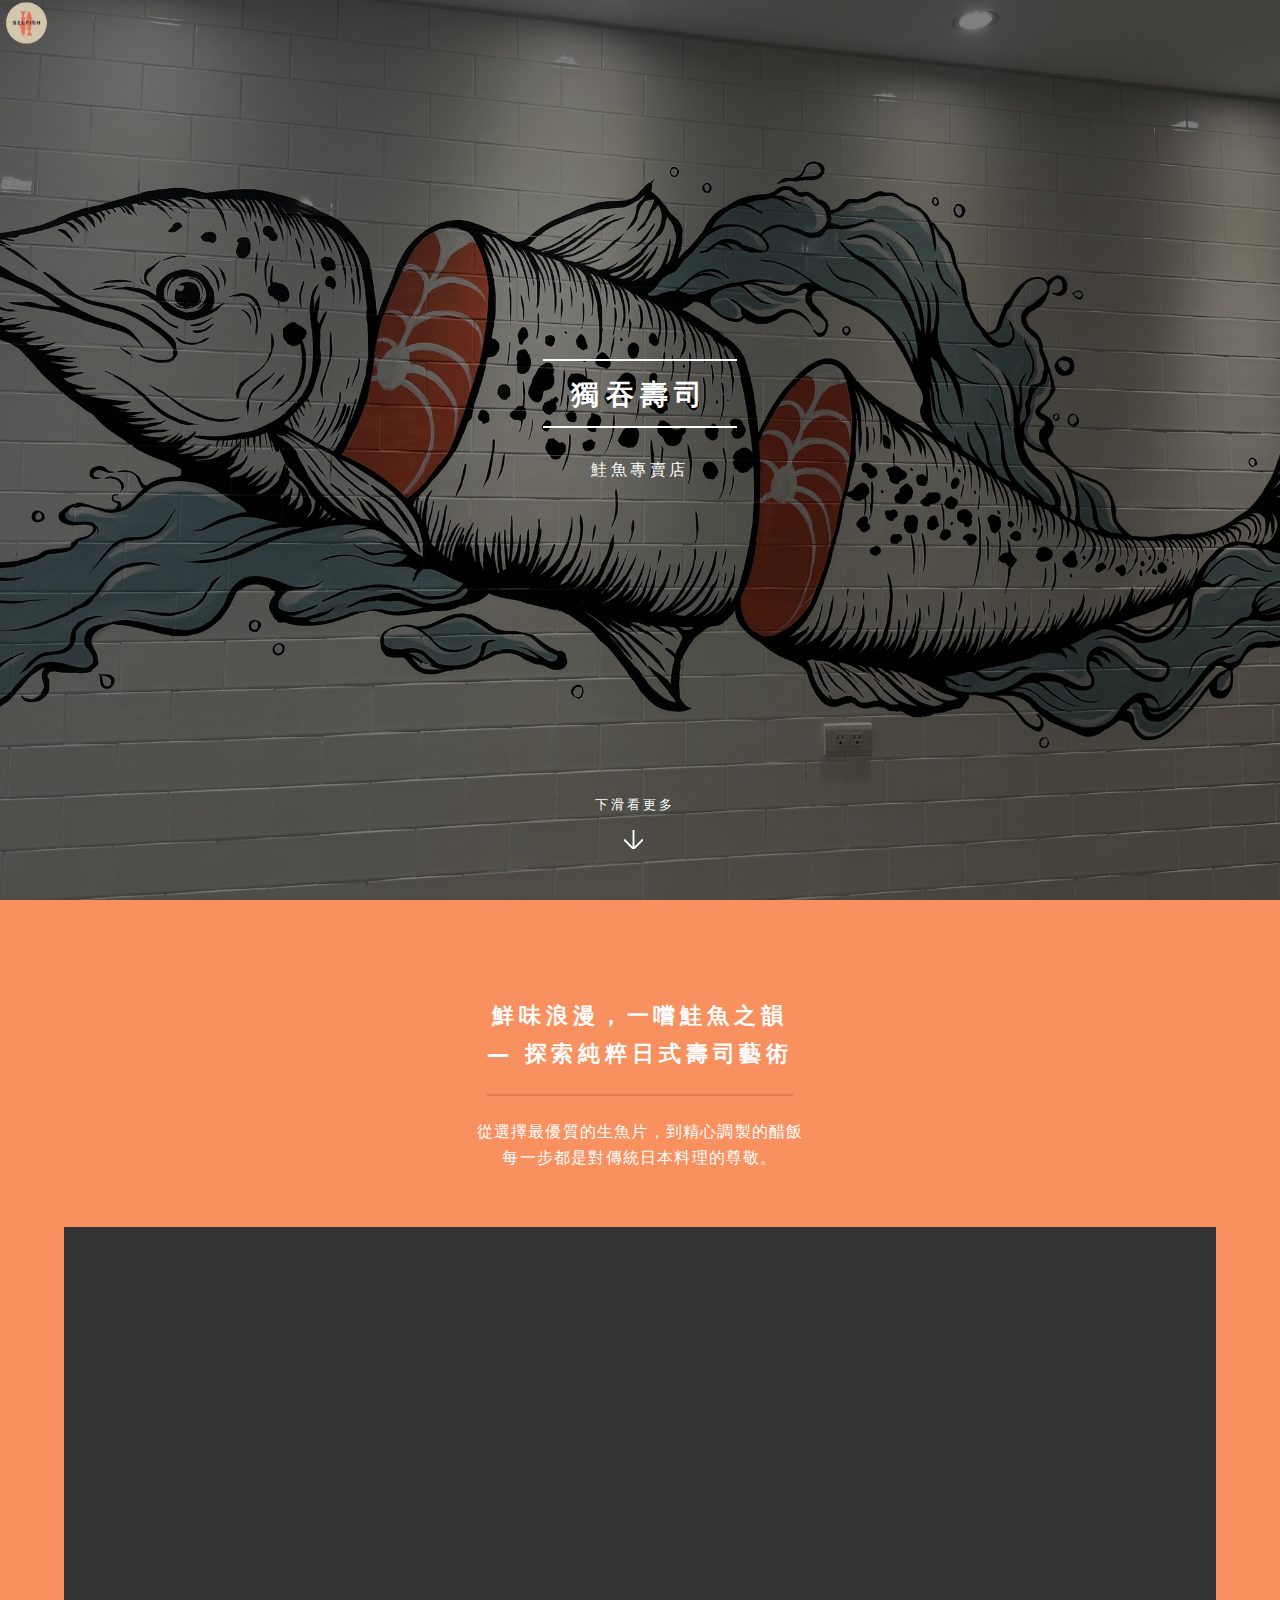
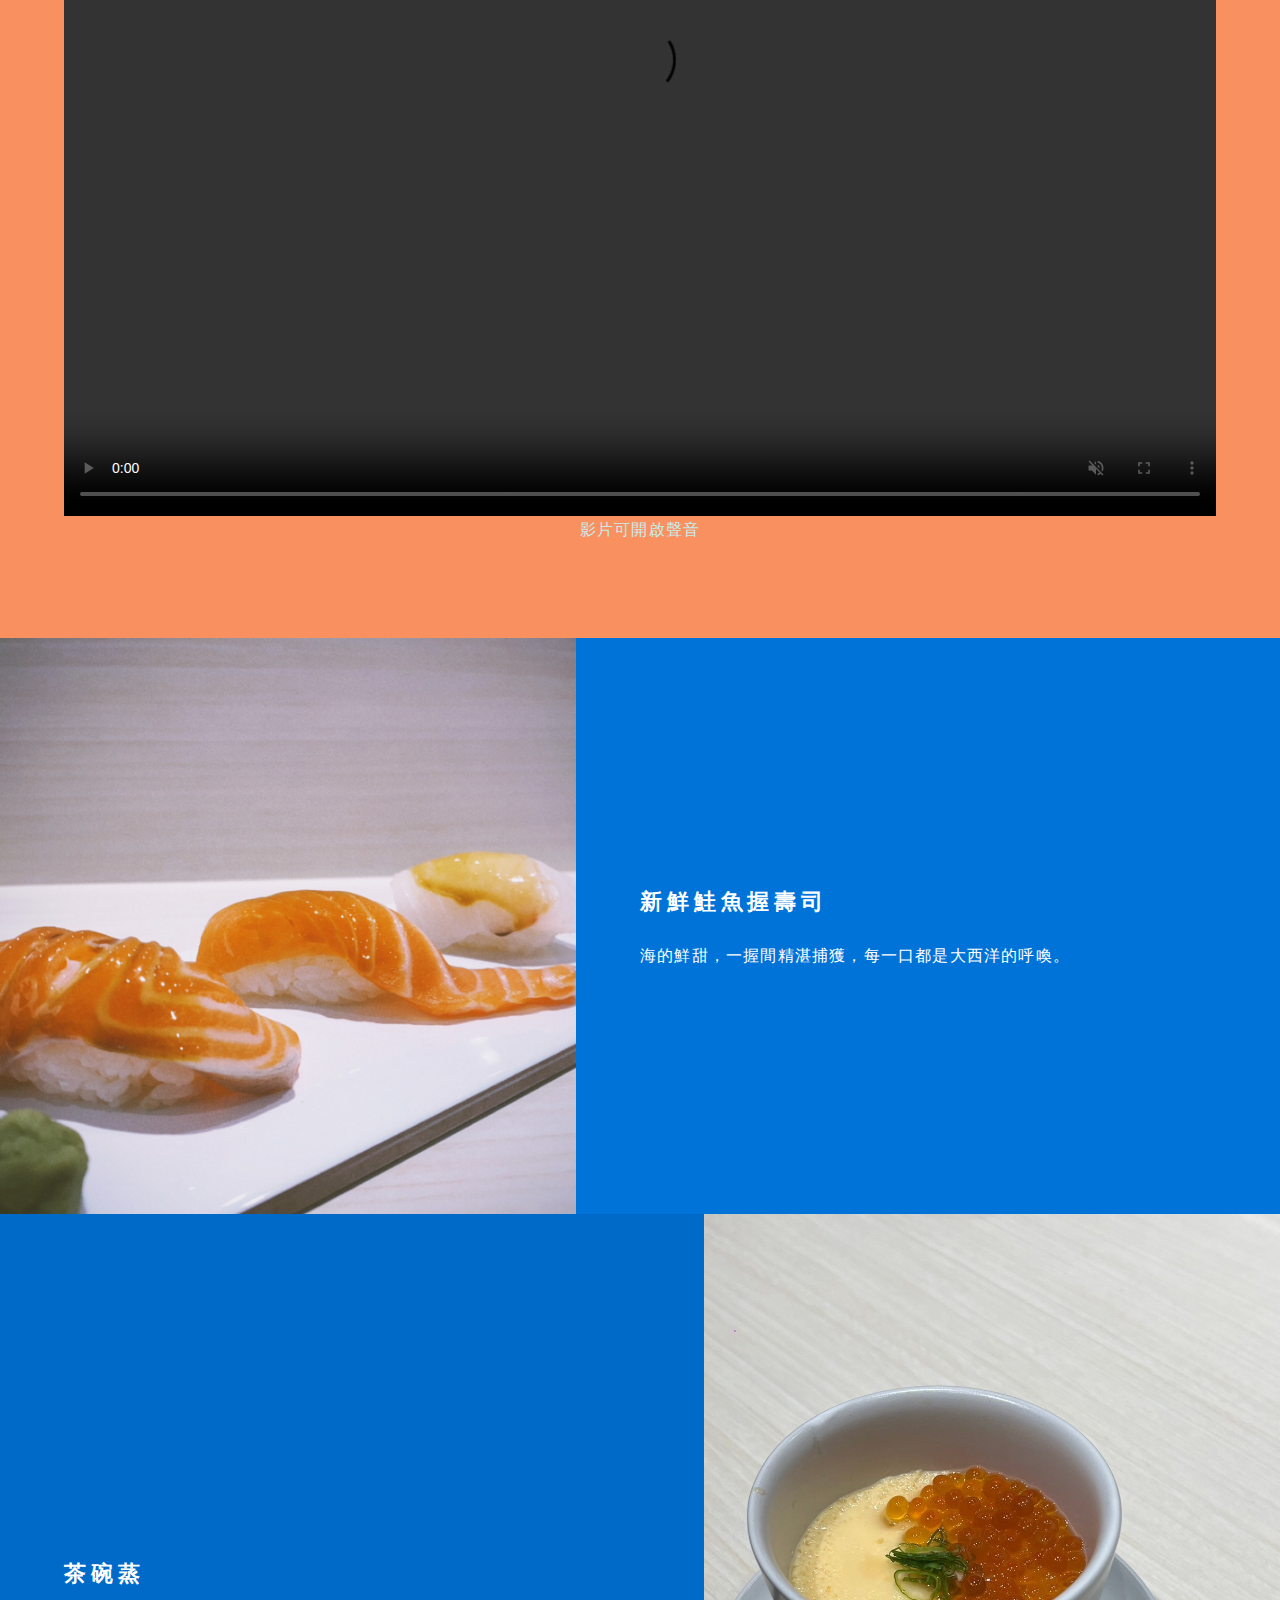
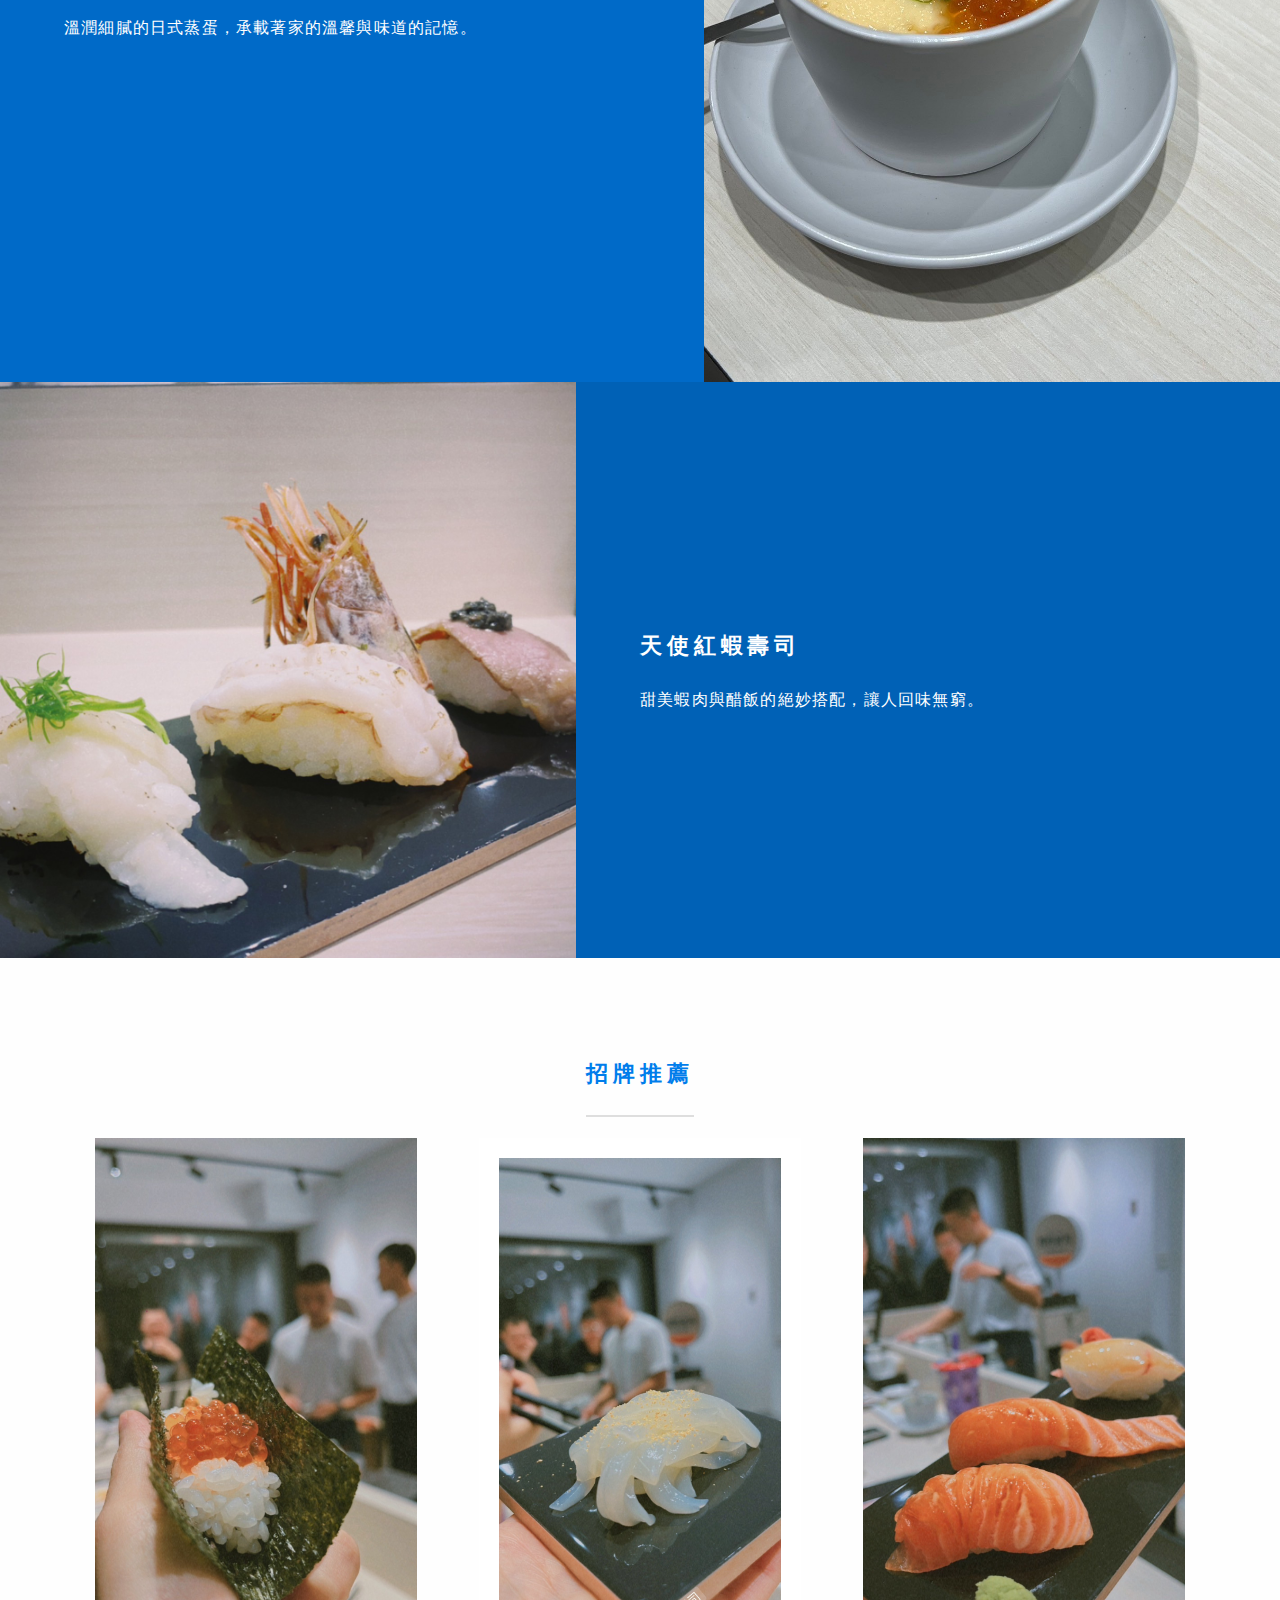
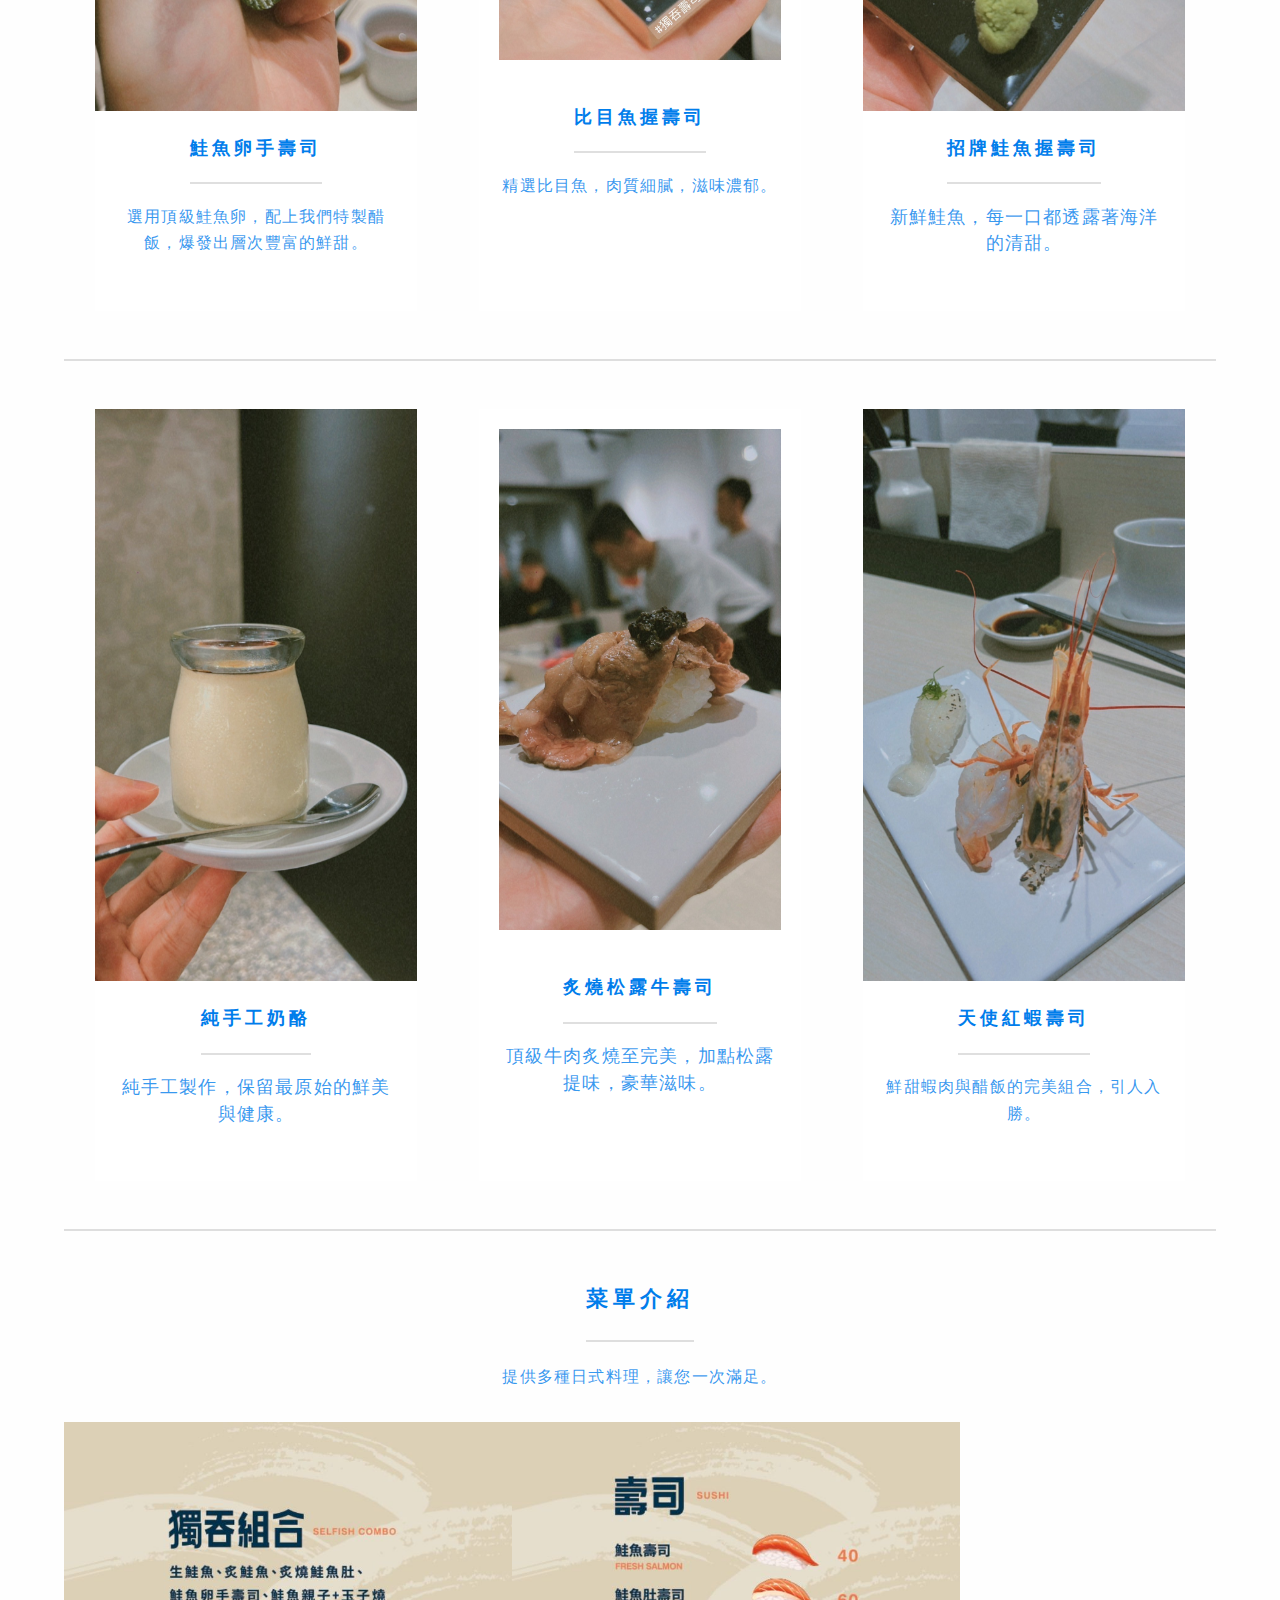
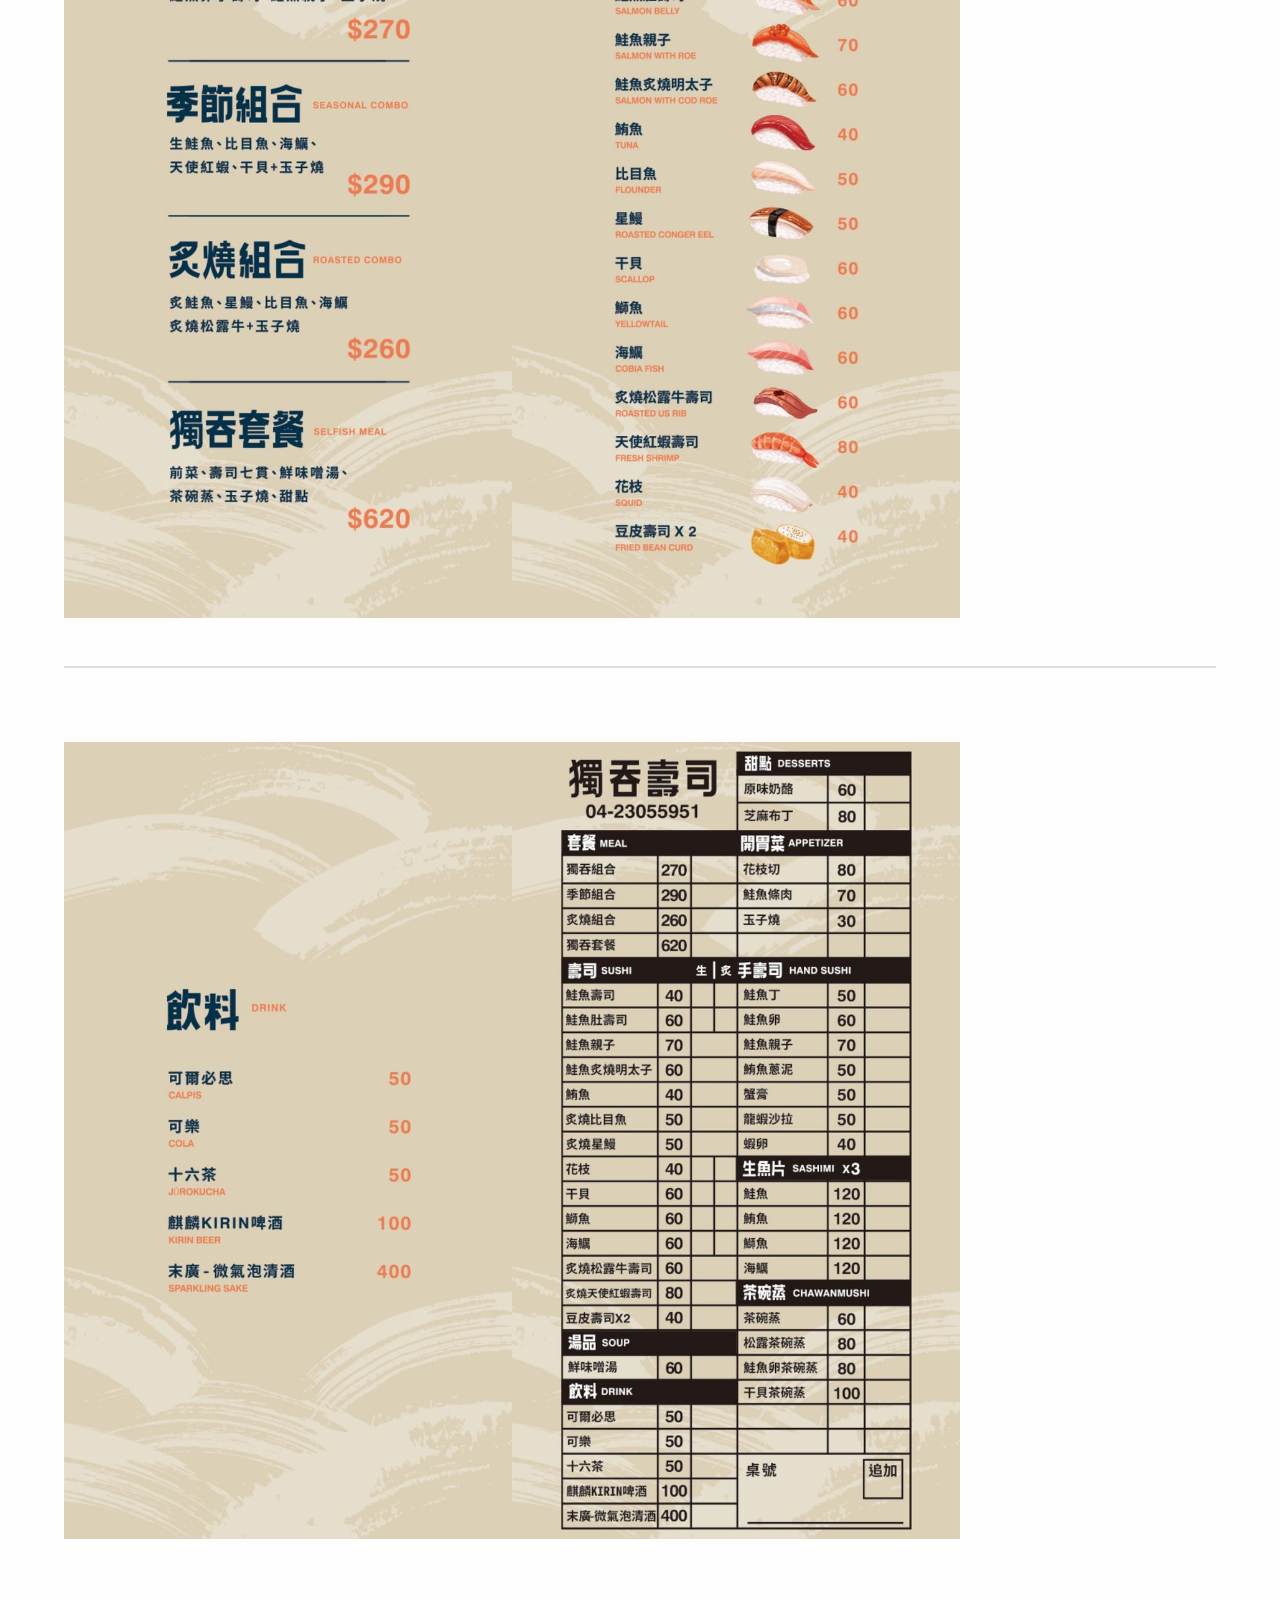
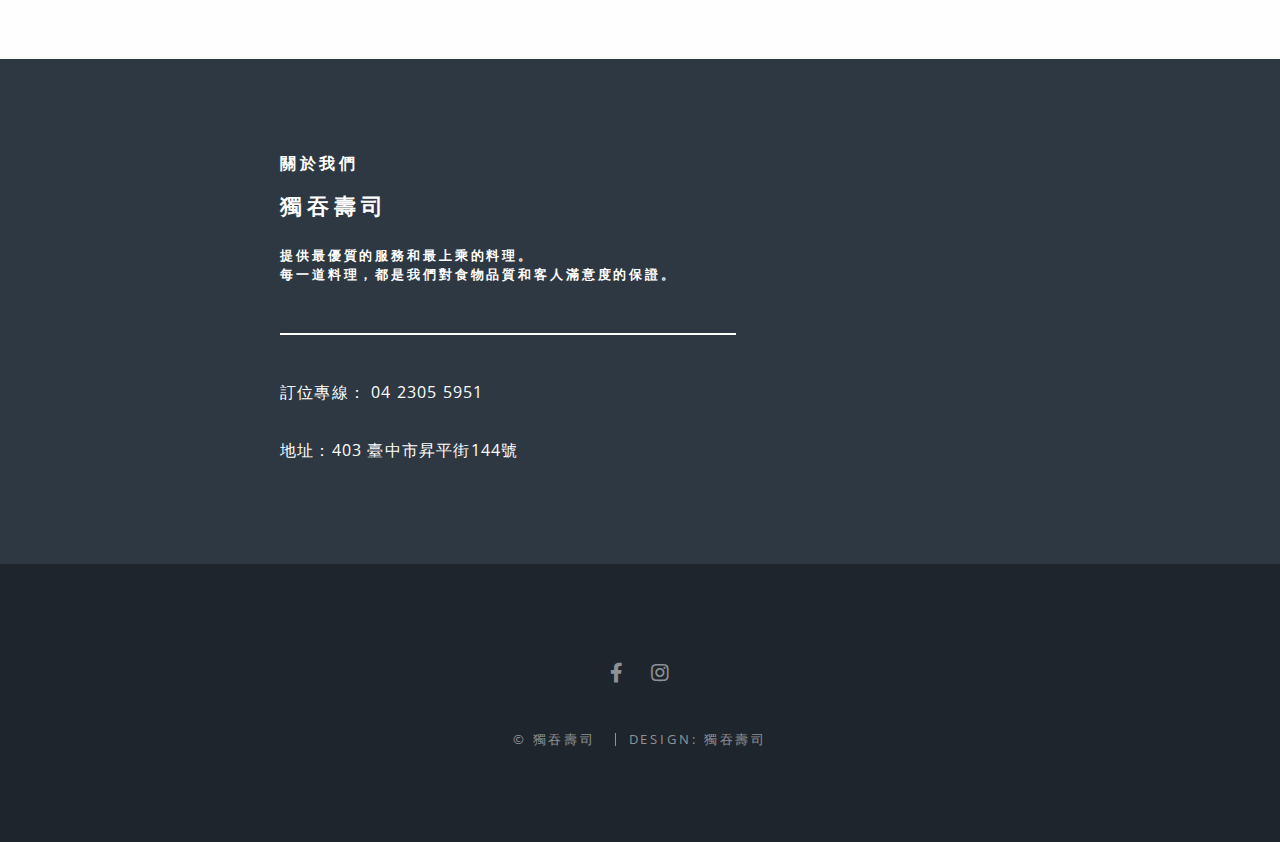
==== commit fcf8205a: "img updated" ====
--- a/index.html
+++ b/index.html
@@ -30,8 +30,133 @@
 
         object-fit: contain;
       }
+
+
+      /* body {
+    display: flex;
+    align-items: center;
+    min-height: 100vh;
+    background: #f8f8f8;
+} */
+.grid {
+    display: flex;
+    flex-wrap: wrap;
+    justify-content: center;
+    max-width: 340px;
+    margin: 0 auto;
+}
+@media screen and (min-width: 768px) {
+    .grid {
+        max-width: 1200px;
+    }
+}
+.card {
+    position: relative;
+    flex: 1 1 100%;
+    margin: 31px 0;
+    padding: 20px;
+    background: white;
+}
+@media screen and (min-width: 768px) {
+    .card {
+        flex-basis: calc(33.33% - (62px + 40px));
+        margin: 0 31px;
+    }
+}
+.card__thumb {
+    overflow: hidden;
+}
+.card__img {
+    margin: -20px -20px 0;
+}
+.card__img img {
+    max-width: 100%;
+    height: auto;
+    border: 0;
+    vertical-align: middle;
+    box-sizing: border-box;
+}
+.card__desc {
+    margin-top: 20px;
+}
+.card__two .card__img {
+    padding: 20px;
+}
+.card__one {
+    transition: transform .5s;
+}
+.card__one::after {
+    position: absolute;
+    top: 0;
+    left: 0;
+    width: 100%;
+    height: 100%;
+    transition: opacity 2s cubic-bezier(0.165, 0.84, 0.44, 1);
+    box-shadow: 0 8px 17px 0 rgba(0, 0, 0, 0.2), 0 6px 20px 0 rgba(0, 0, 0, 0.15);
+    content: '';
+    opacity: 0;
+    z-index: -1;
+}
+.card__one:hover, .card__one:focus {
+    transform: scale3d(1.006, 1.006, 1);
+}
+.card__one:hover::after, .card__one:focus::after {
+    opacity: 1;
+}
+.card__two::before, .card__two::after {
+    position: absolute;
+    top: 0;
+    right: 0;
+    bottom: 0;
+    left: 0;
+    transition: opacity .38s ease-in-out, transform .35s ease-in-out;
+    content: '';
+    opacity: 0;
+    pointer-events: none;
+}
+.card__two::before {
+    transform: scale3d(0, 1, 1);
+    transform-origin: left top;
+    border-top: 1px solid #acacac;
+    border-bottom: 1px solid #acacac;
+}
+.card__two::after {
+    transform: scale3d(1, 0, 1);
+    transform-origin: right top;
+    border-right: 1px solid #acacac;
+    border-left: 1px solid #acacac;
+}
+.card__two:hover::before, .card__two:hover::after, .card__two:focus::before, .card__two:focus::after {
+    transform: scale3d(1, 1, 1);
+    opacity: 1;
+}
+.card__three::before, .card__three::after {
+    position: absolute;
+    top: 0;
+    right: 0;
+    bottom: 0;
+    left: 0;
+    transform: scale3d(0, 0, 1);
+    transition: transform .3s ease-out 0s;
+    background: rgba(255, 255, 255, 0.1);
+    content: '';
+    pointer-events: none;
+}
+.card__three::before {
+    transform-origin: left top;
+}
+.card__three::after {
+    transform-origin: right bottom;
+}
+.card__three:hover::before, .card__three:hover::after, .card__three:focus::before, .card__three:focus::after {
+    transform: scale3d(1, 1, 1);
+}
+
+
     </style>
-    <title>獨吞壽司 - 台中最新鮮的鮭魚壽司專賣店</title>
+    <title>
+      
+      獨吞壽司 - 台中最新鮮的鮭魚壽司專賣店</title>
     <meta charset="utf-8" />
     <meta
       name="viewport"
@@ -42,6 +167,8 @@
     <noscript
       ><link rel="stylesheet" href="assets/css/noscript.css"
     /></noscript>
+
+    <link rel="shortcut icon" href="images/syyy.png" type="image/x-icon" />
   </head>
   <!-- Google tag (gtag.js) -->
 <script async src="https://www.googletagmanager.com/gtag/js?id=G-KRBY0SWQ0Y"></script>
@@ -57,7 +184,9 @@
     <div id="page-wrapper">
       <!-- Header -->
       <header id="header" class="alt">
-        <h1><a href="index.html">獨吞壽司</a></h1>
+        <a class="logoa" href="">  <img  class='logos' src="images/syyy.png" ></a>
+      
+        <h1 class="logoh"><a href="index.html">獨吞壽司</a></h1>
         <!-- <nav id="nav">
 							<ul>
 								<li class="special">
@@ -194,7 +323,7 @@
           </div>
         </section>
         <section class="spotlight" id="styleMid">
-          <div class="image"><img src="images/023.jpg" alt="日式茶碗蒸" /></div>
+          <div class="image"><img src="images/0034.jpg" alt="日式茶碗蒸" /></div>
           <div class="content">
             <h2>茶碗蒸<br /></h2>
             <p>溫潤細膩的日式蒸蛋，承載著家的溫馨與味道的記憶。</p>
@@ -213,7 +342,96 @@
       <section id="three" class="wrapper style3 special">
         <div class="inner tomid">
           <header class="major ">
-            <h2>菜單介紹</h2>
+            <h2>招牌推薦</h2>
+
+            <!-- <div class="menu002">
+              <img src="images/0026.jpg" alt="" />
+              <img src="images/0027.jpg" alt="" />
+              <img src="images/0030.jpg" alt="" />
+            </div>
+            <div class="menu002">
+              <img src="images/0026.jpg" alt="" />
+              <img src="images/0027.jpg" alt="" />
+              <img src="images/0030.jpg" alt="" />
+            </div> -->
+            <div class="grid">
+              <div class="card card__one">
+                <figure class="card__img">
+                  <img src="images/0026.jpg" alt="鮭魚卵手壽司" width="340" height="280" />
+                </figure>
+                <div class="card__desc ">
+                 <h3>鮭魚卵手壽司</h3> 
+               
+                </div>
+                <p>選用頂級鮭魚卵，配上我們特製醋飯，爆發出層次豐富的鮮甜。</p>
+              </div>
+            
+              <div class="card card__two">
+                <figure class="card__img">
+                  <img src="images/0027.jpg" alt="比目魚握壽司" width="340" height="280" />
+                </figure>
+                <div class="card__desc">
+                  <h3>比目魚握壽司</h3> 
+                
+                </div>
+                <p>精選比目魚，肉質細膩，滋味濃郁。</p>
+              </div>
+            
+              <div class="card card__three">
+                <figure class="card__img">
+                  <img src="images/0029.jpg" alt="招牌鮭魚握壽司" width="340" height="280" />
+                </figure>
+                <div class="card__desc">
+                  <h3>招牌鮭魚握壽司</h3> 
+                  <p>新鮮鮭魚，每一口都透露著海洋的清甜。</p>
+                
+                </div>
+              </div>
+            </div>
+
+<hr>
+
+            <div class="grid">
+              <div class="card card__one">
+                <figure class="card__img">
+                  <img src="images/0031.jpg" alt="純手工奶酪" width="340" height="280" />
+                </figure>
+                <div class="card__desc">
+                  <h3>純手工奶酪</h3>
+                  <p>純手工製作，保留最原始的鮮美與健康。</p> 
+                </div>
+              </div>
+            
+              <div class="card card__two">
+                <figure class="card__img">
+                  <img src="images/0030.jpg" alt="炙燒松露牛壽司" width="340" height="280" />
+                </figure>
+                <div class="card__desc">
+                  <h3>炙燒松露牛壽司</h3> 
+                  <p>頂級牛肉炙燒至完美，加點松露提味，豪華滋味。</p>
+                </div>
+              </div>
+            
+              <div class="card card__three">
+                <figure class="card__img">
+                  <img src="images/0033.jpg" alt="天使紅蝦壽司" width="340" height="280" />
+                </figure>
+                <div class="card__desc">
+                  <h3>天使紅蝦壽司</h3> 
+                 
+                </div>
+                <p>鮮甜蝦肉與醋飯的完美組合，引人入勝。</p>
+              </div>
+            </div>
+<hr>
+
+<h2>菜單介紹</h2>
+<div class="showm">
+  <!-- <img class="showmenu" src="images/0023.jpg"> -->
+<!-- <img class="showmenu" src="images/0038.jpg">
+<img class="showmenu" src="images/0039.jpg"> -->
+</div>
+
             <p>提供多種日式料理，讓您一次滿足。</p>
             <div class="menu001">
               <img src="images/018.jpg" alt="" />
--- a/assets/css/main.css
+++ b/assets/css/main.css
@@ -3546,7 +3546,7 @@
   -ms-transition: background-color 0.2s ease;
   transition: background-color 0.2s ease;
   background: #2e3842;
-  height: 3em;
+  height: 3.2em;
   left: 0;
   line-height: 3em;
   position: fixed;
@@ -3565,6 +3565,7 @@
   line-height: inherit;
   position: absolute;
   top: 0;
+  font-size: 1.5rem;
 }
 
 #header h1 a {
@@ -4143,3 +4144,49 @@
   justify-content: center;
   align-items: center;
 }
+
+.menu002 {
+  display: flex;
+  justify-content: center;
+  align-items: center;
+}
+
+.menu002 > img {
+  padding: 2vw;
+  width: 25vw;
+}
+
+.showm {
+  display: flex;
+  justify-content: center;
+  align-items: center;
+  width: 100%;
+}
+.showmenu {
+  display: flex;
+  justify-content: center;
+  align-items: center;
+  width: 30%;
+}
+
+.logos {
+  width: 3.33em;
+  padding: 0;
+  text-decoration: none;
+}
+
+.logoh {
+  /* width: 5vw; */
+  margin-left: 2.3rem;
+}
+.logoa {
+  text-decoration: none;
+}
+
+a,
+a:visited,
+a:hover,
+a:active {
+  border: none;
+  outline: none;
+}
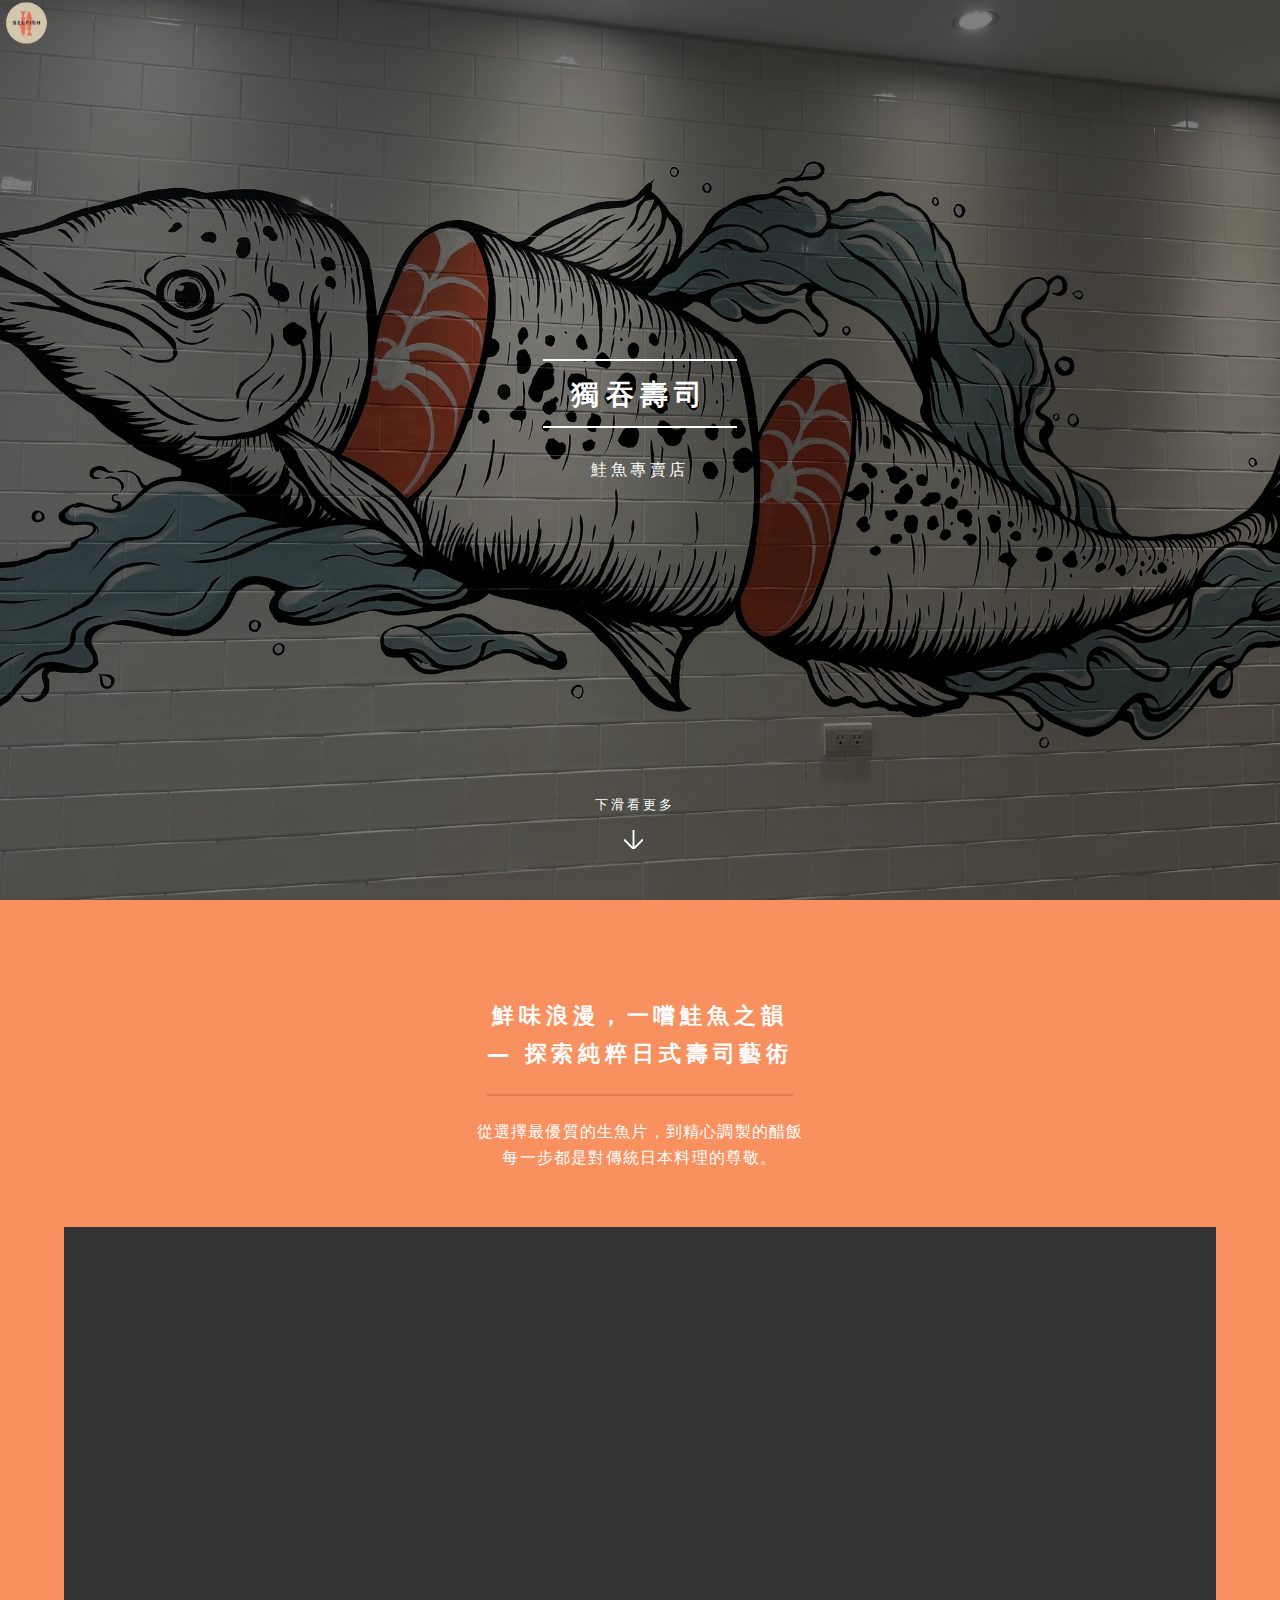
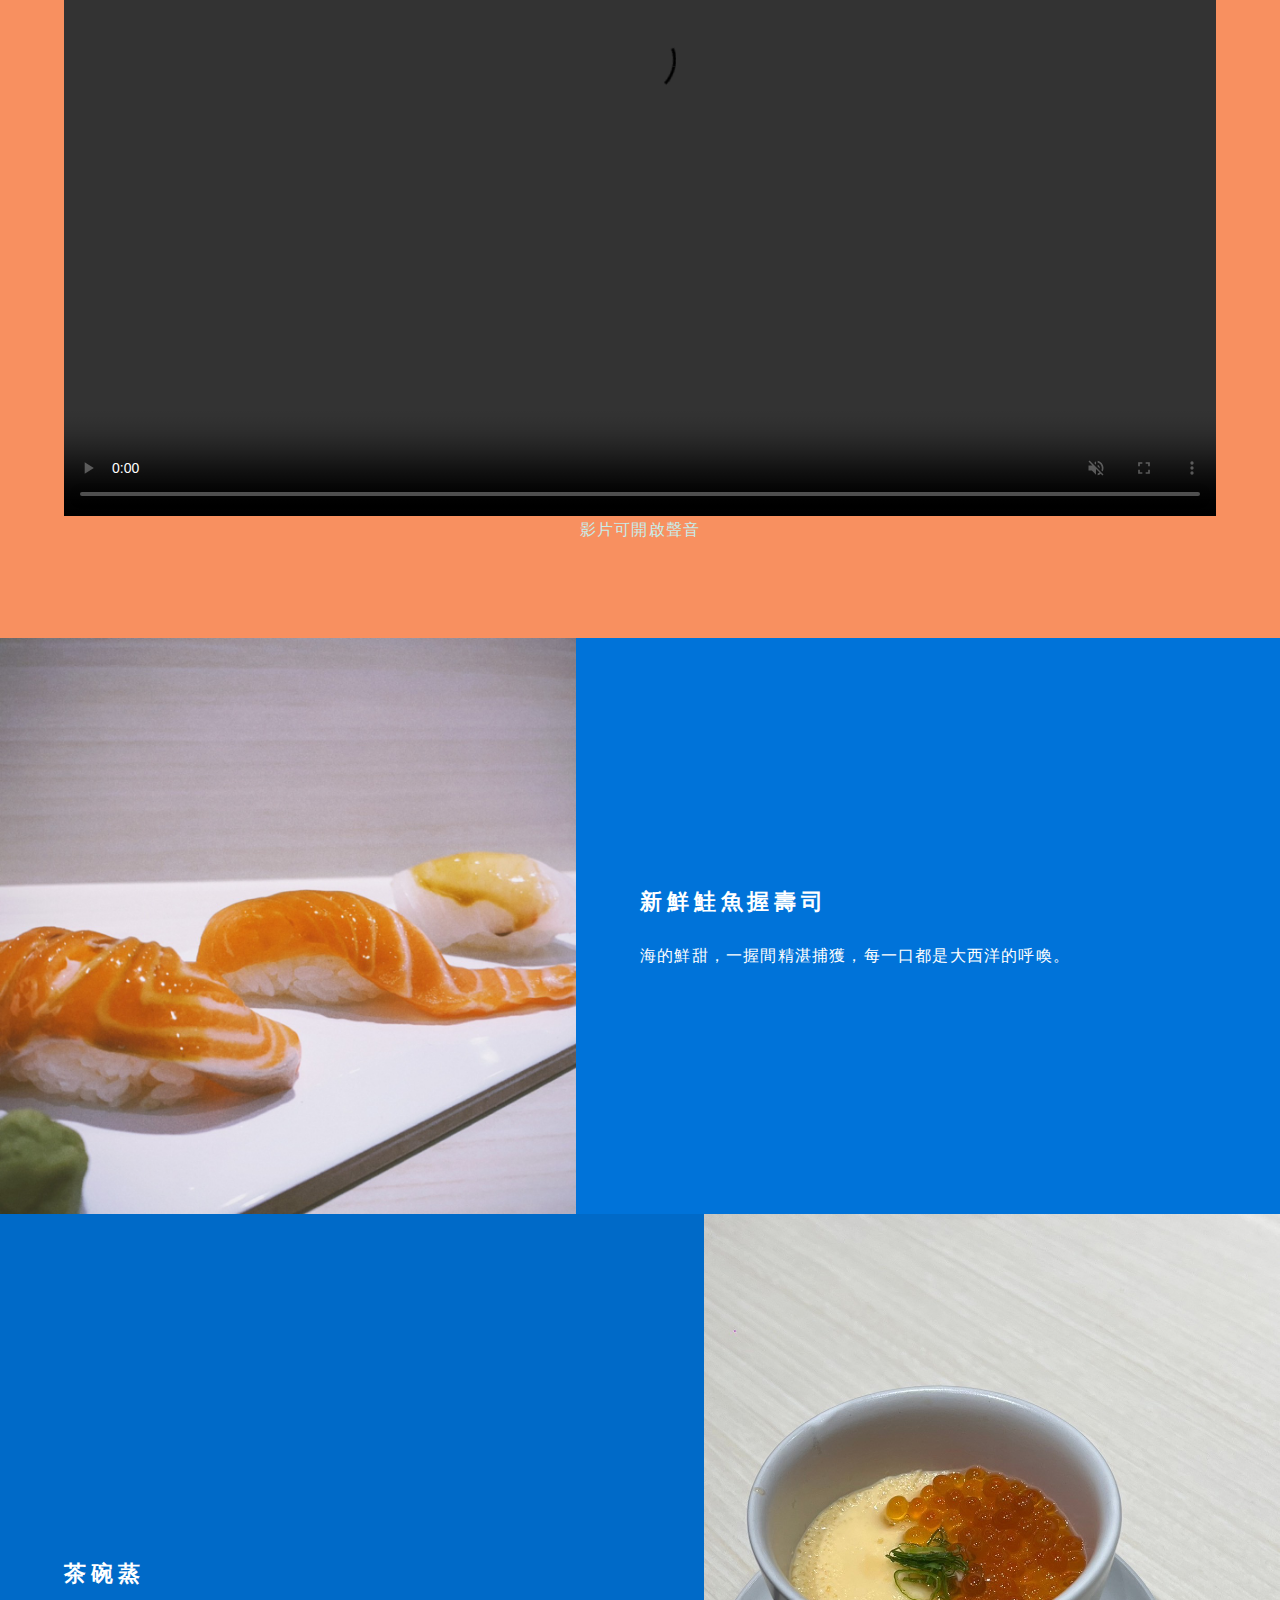
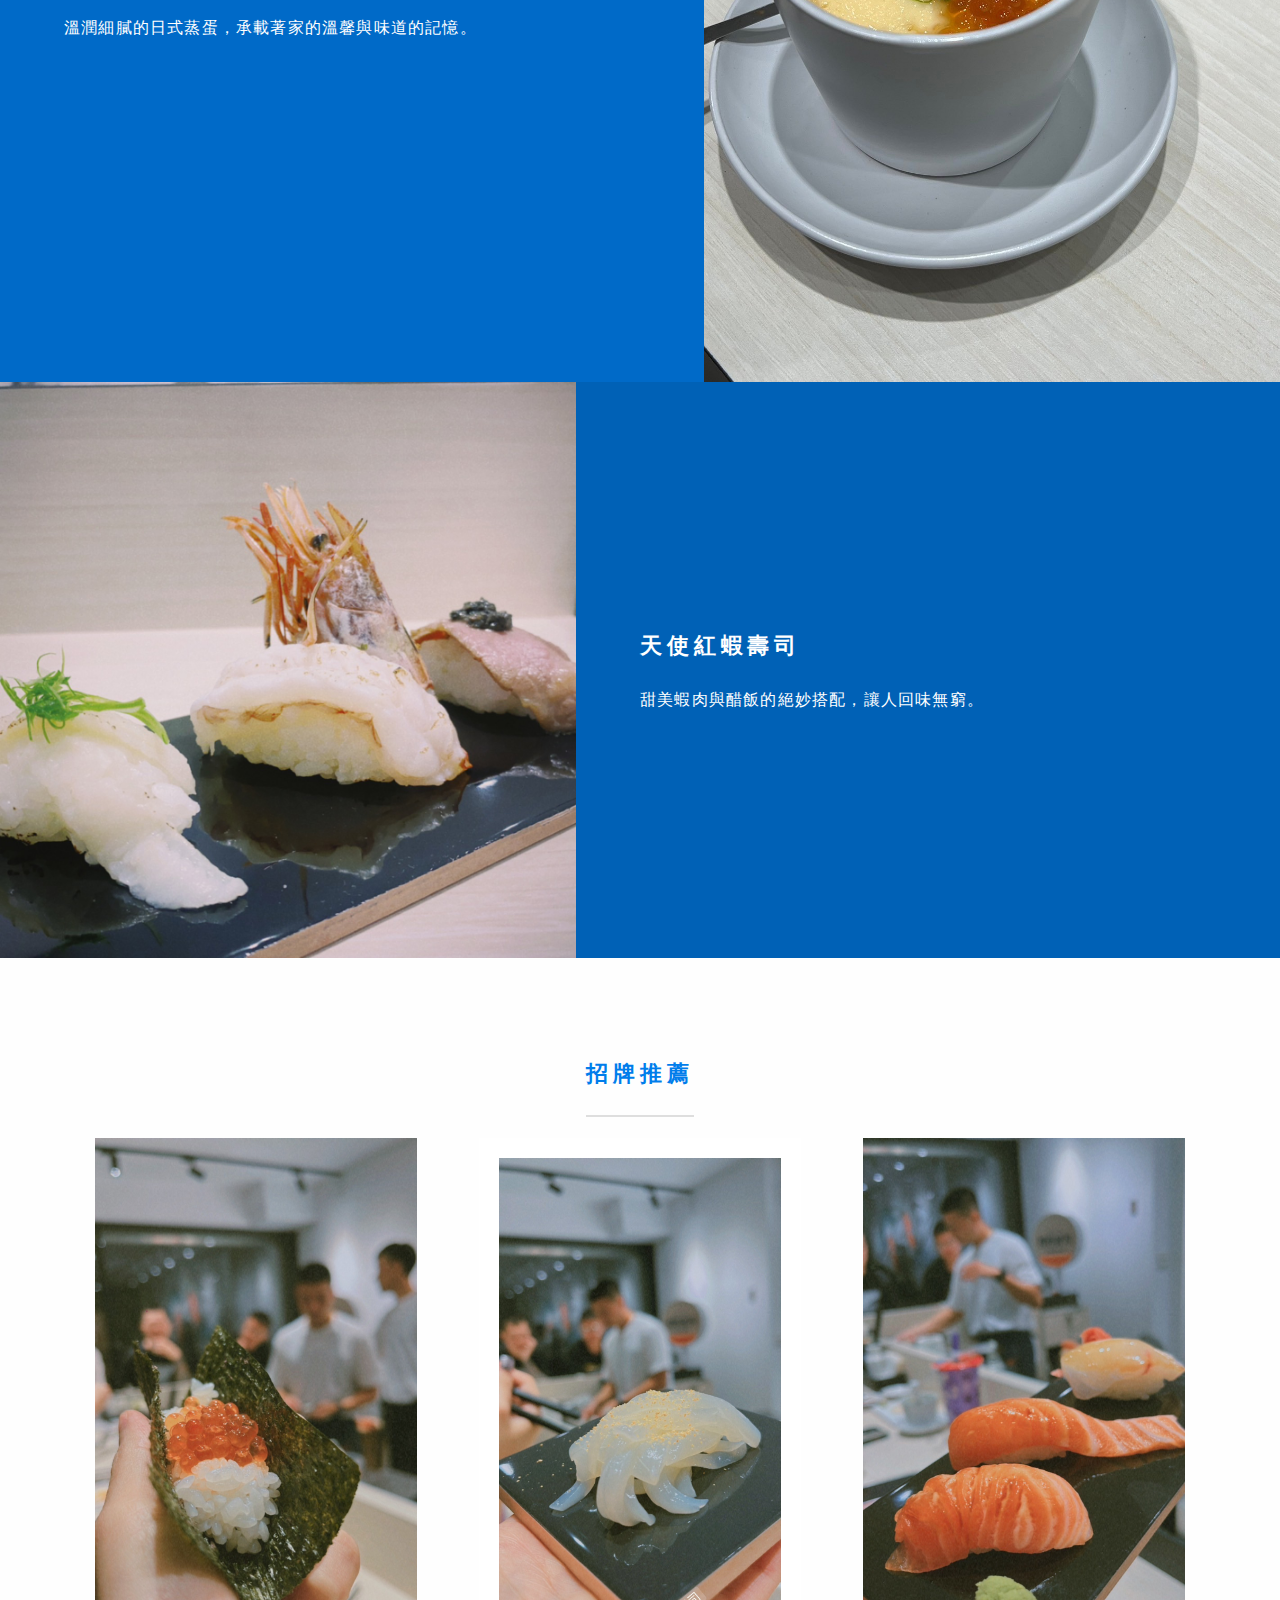
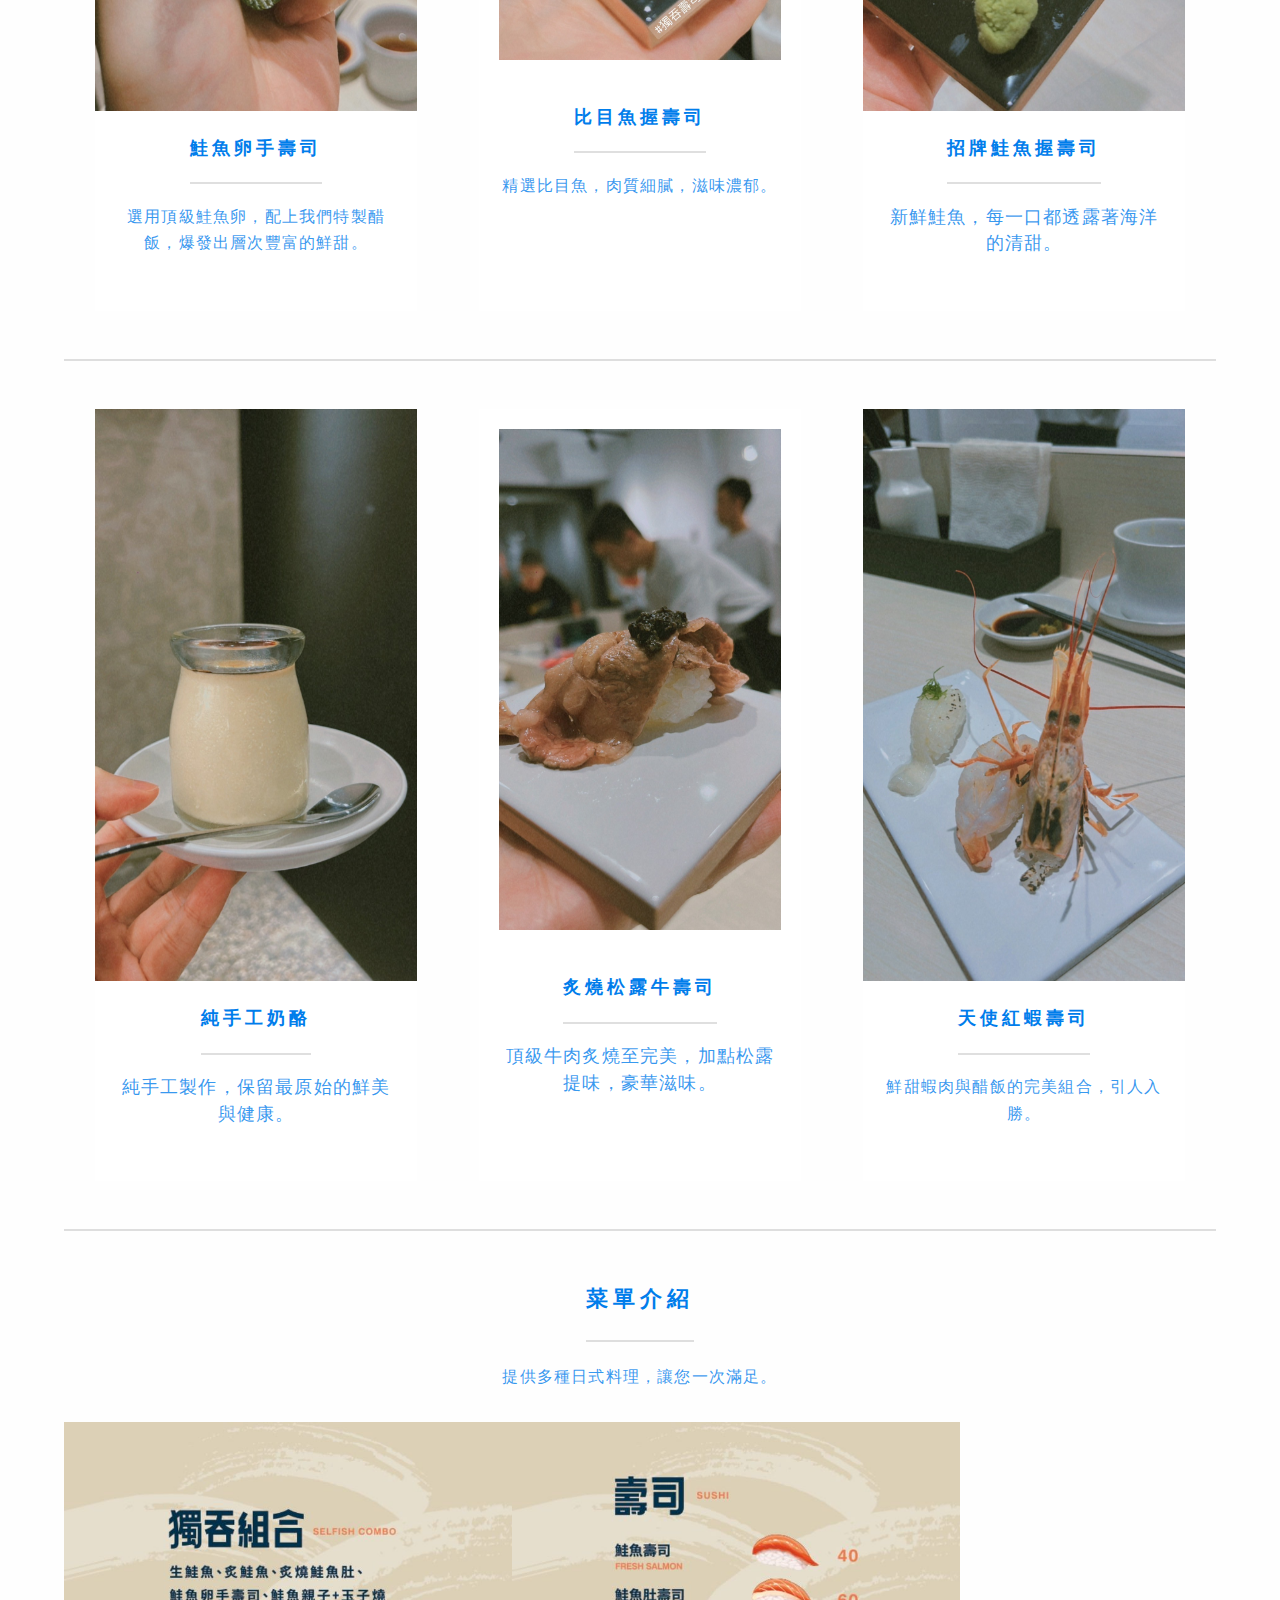
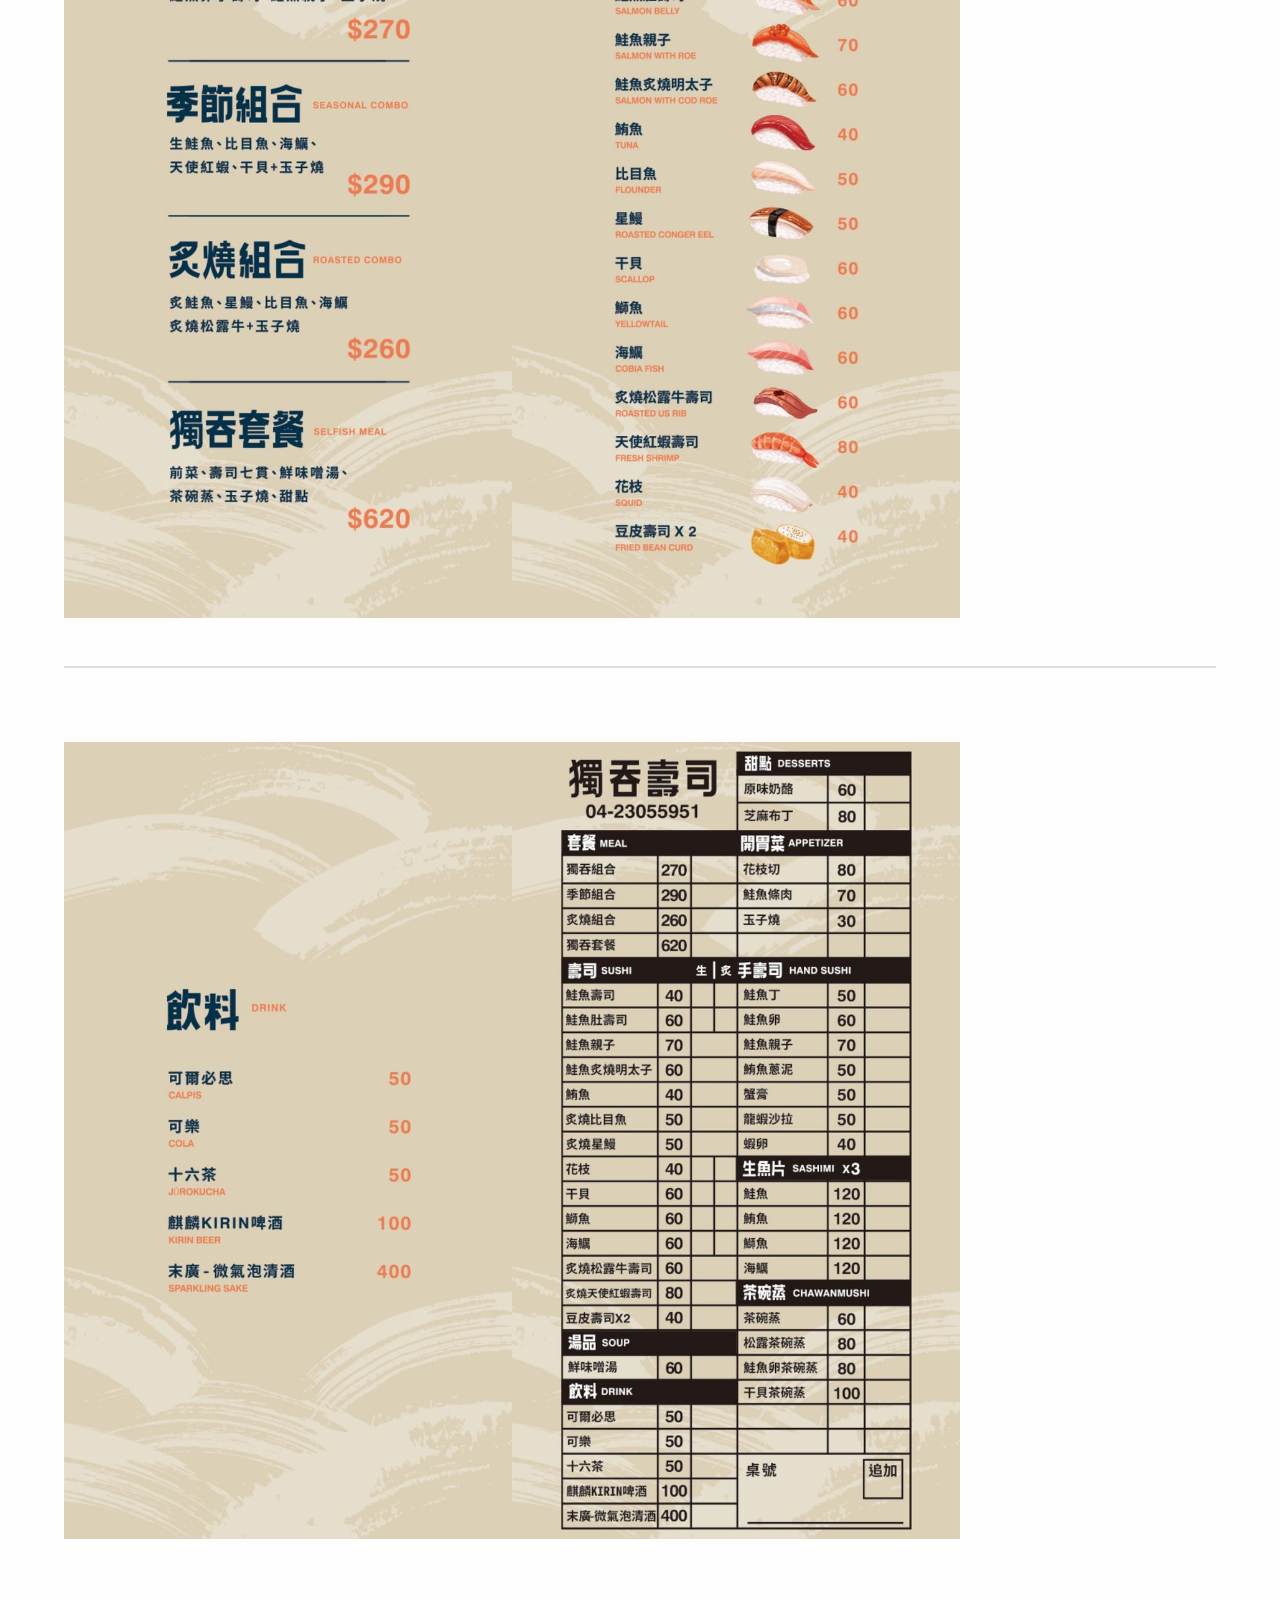
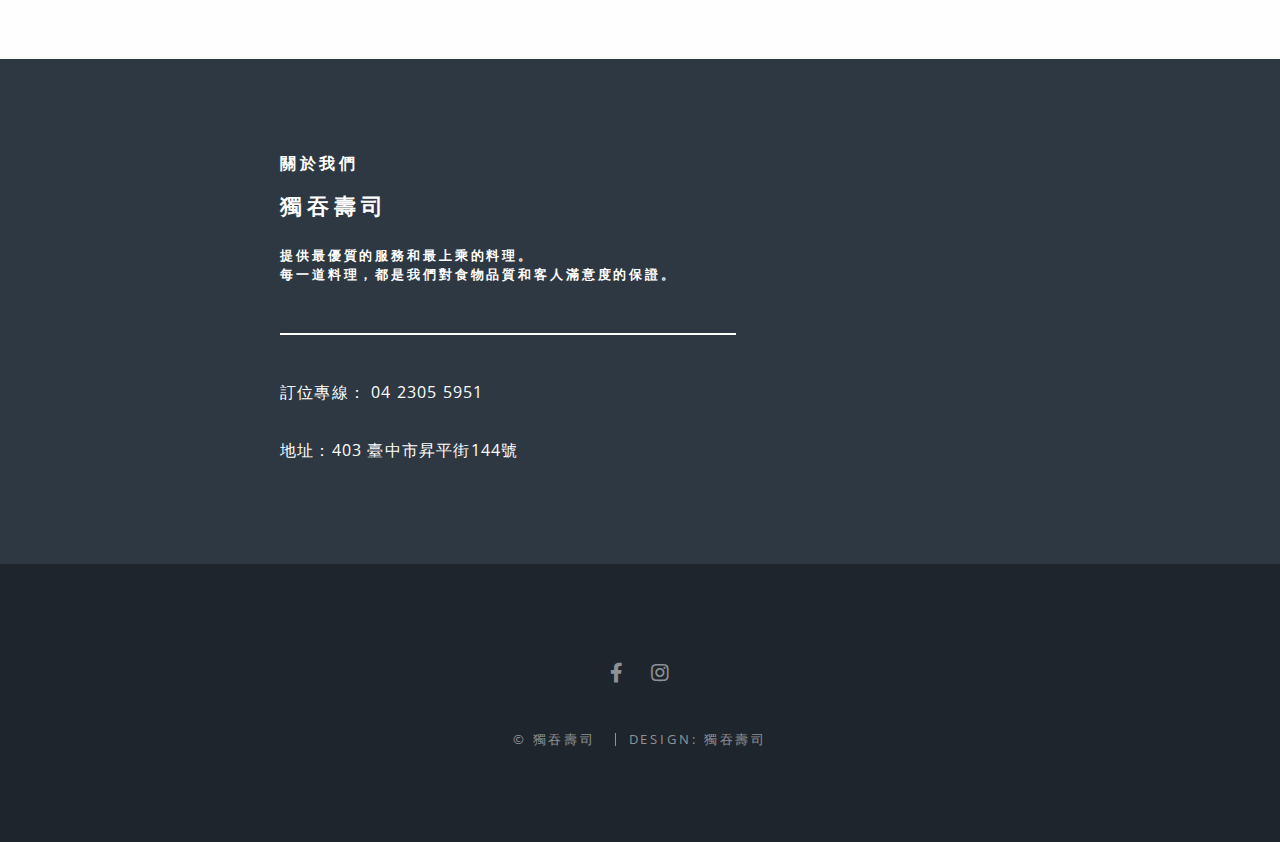
==== commit fd6ed8f7: "facte" ====
--- a/index.html
+++ b/index.html
@@ -6,6 +6,8 @@
 -->
 <html>
   <head>
+   
+    <link rel="shortcut icon" href="images/syyy.png" type="image/x-icon" />
     <style>
       /* 確保影片響應式並適應容器 */
       .video-container {
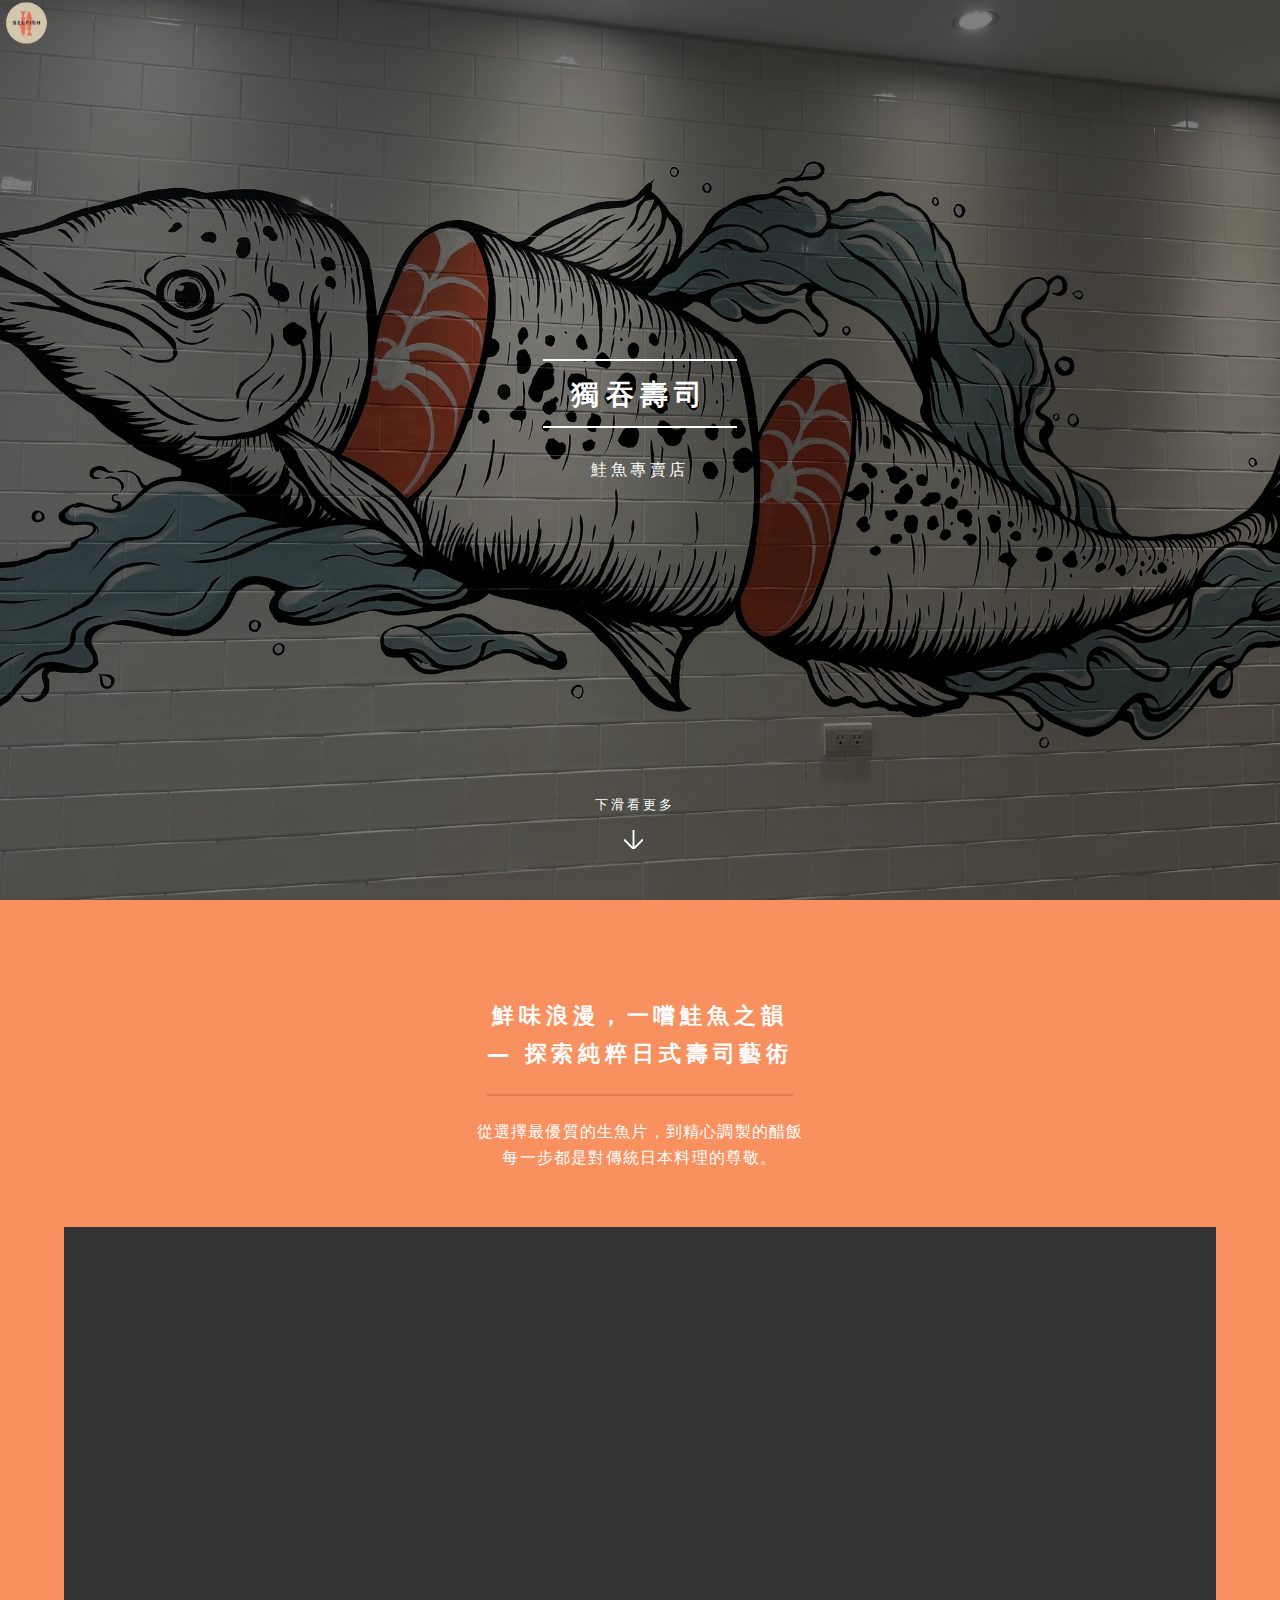
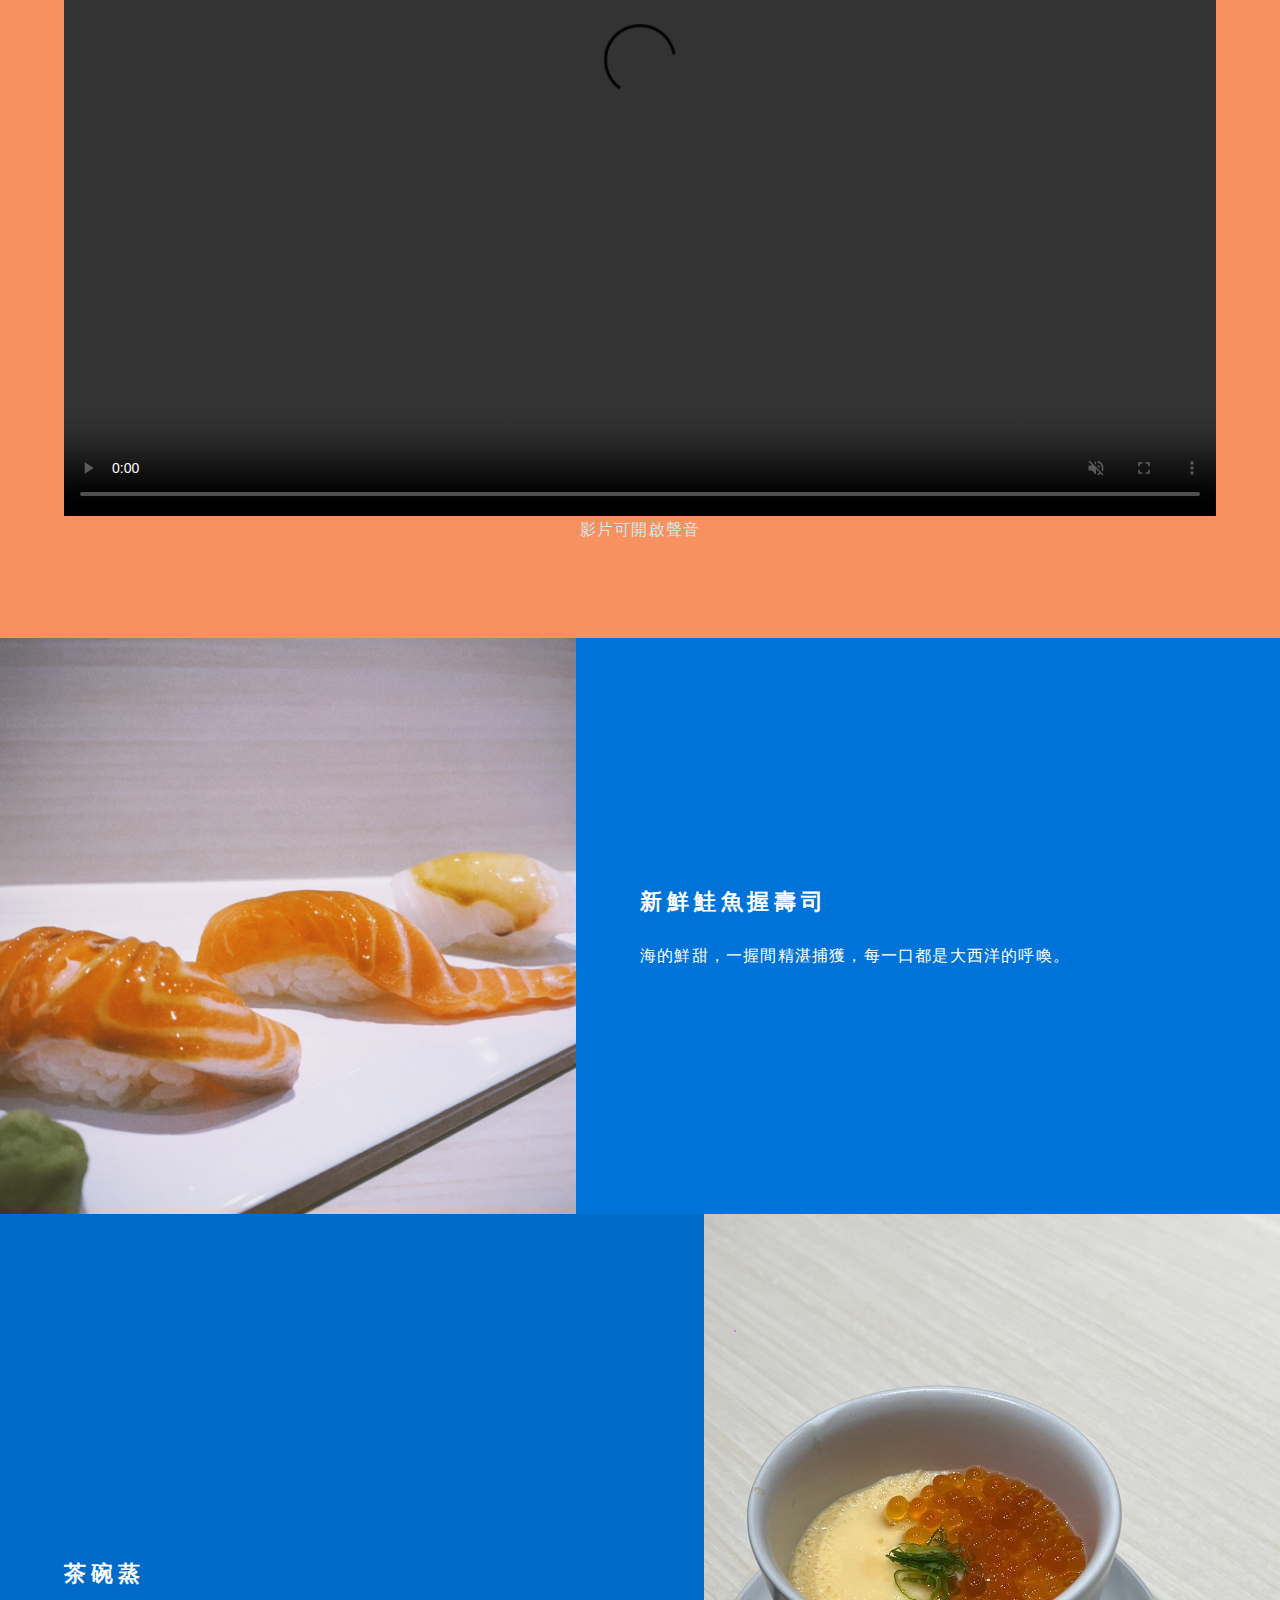
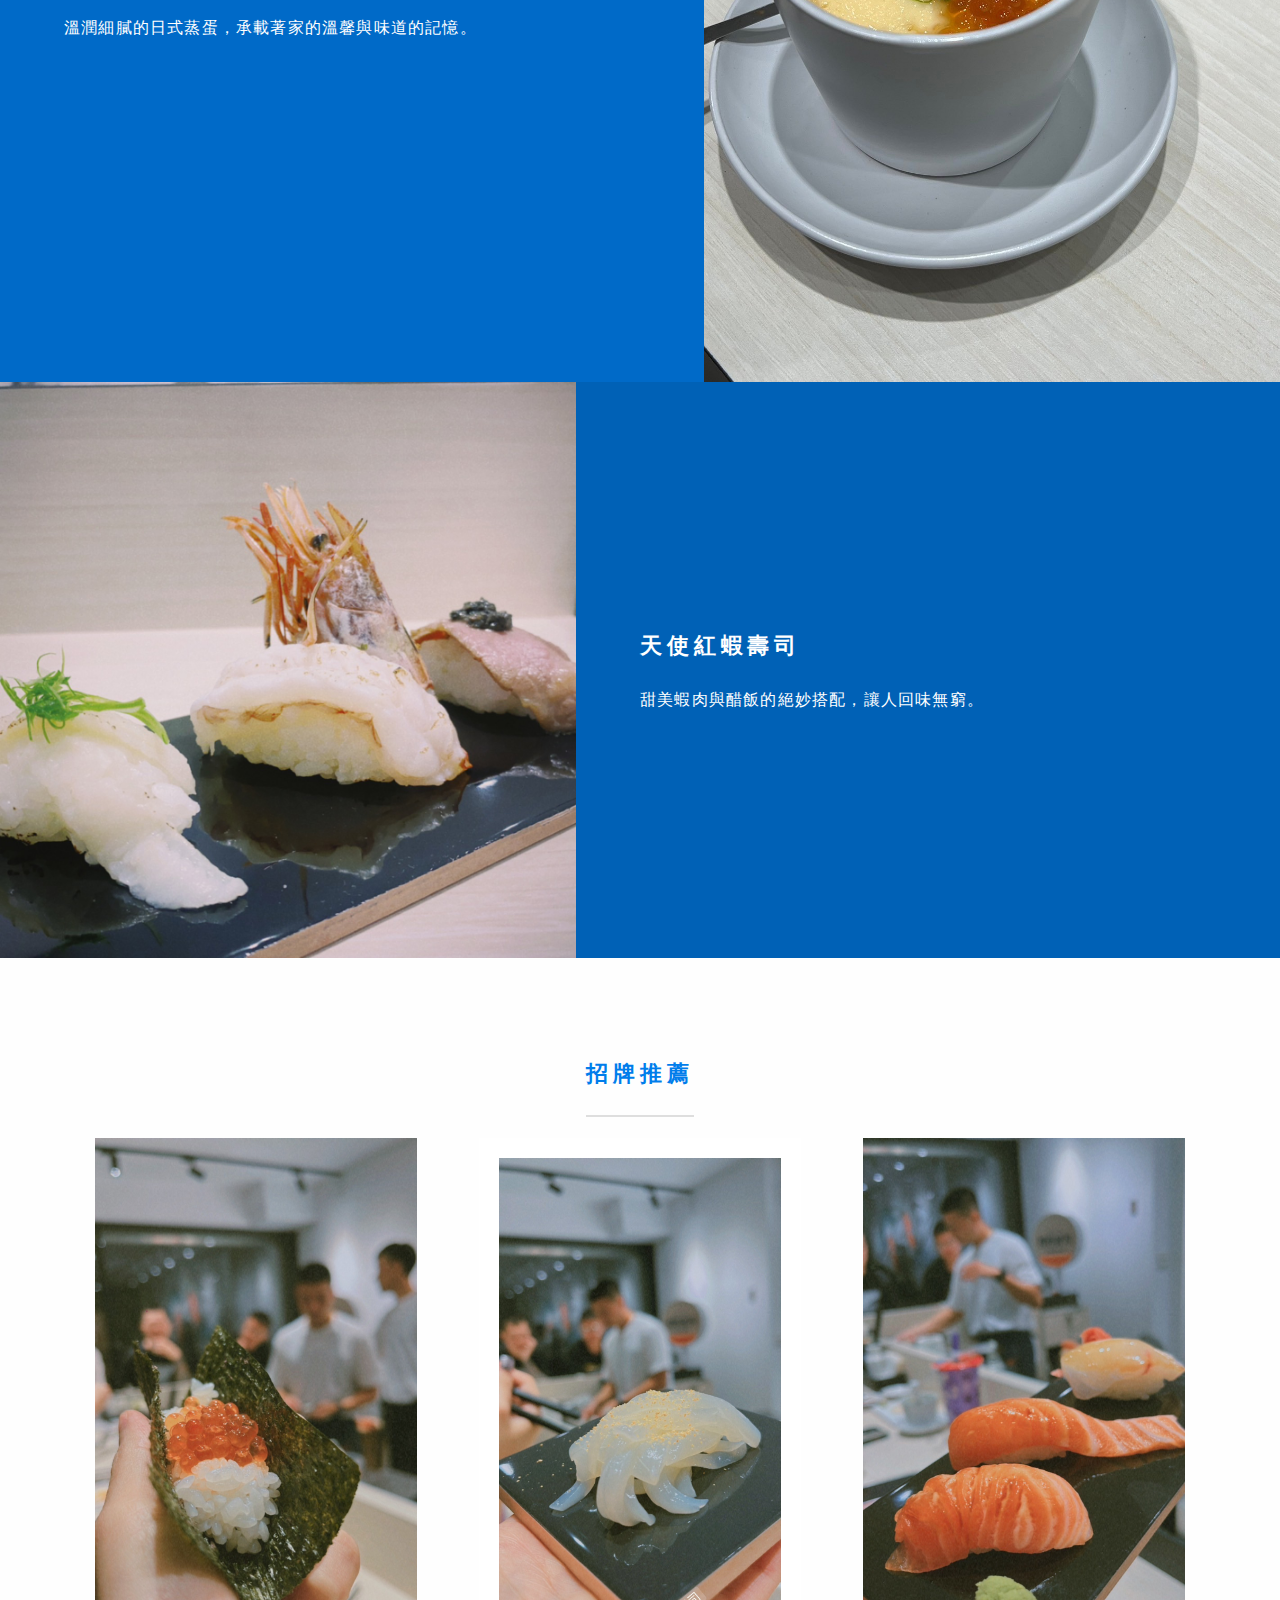
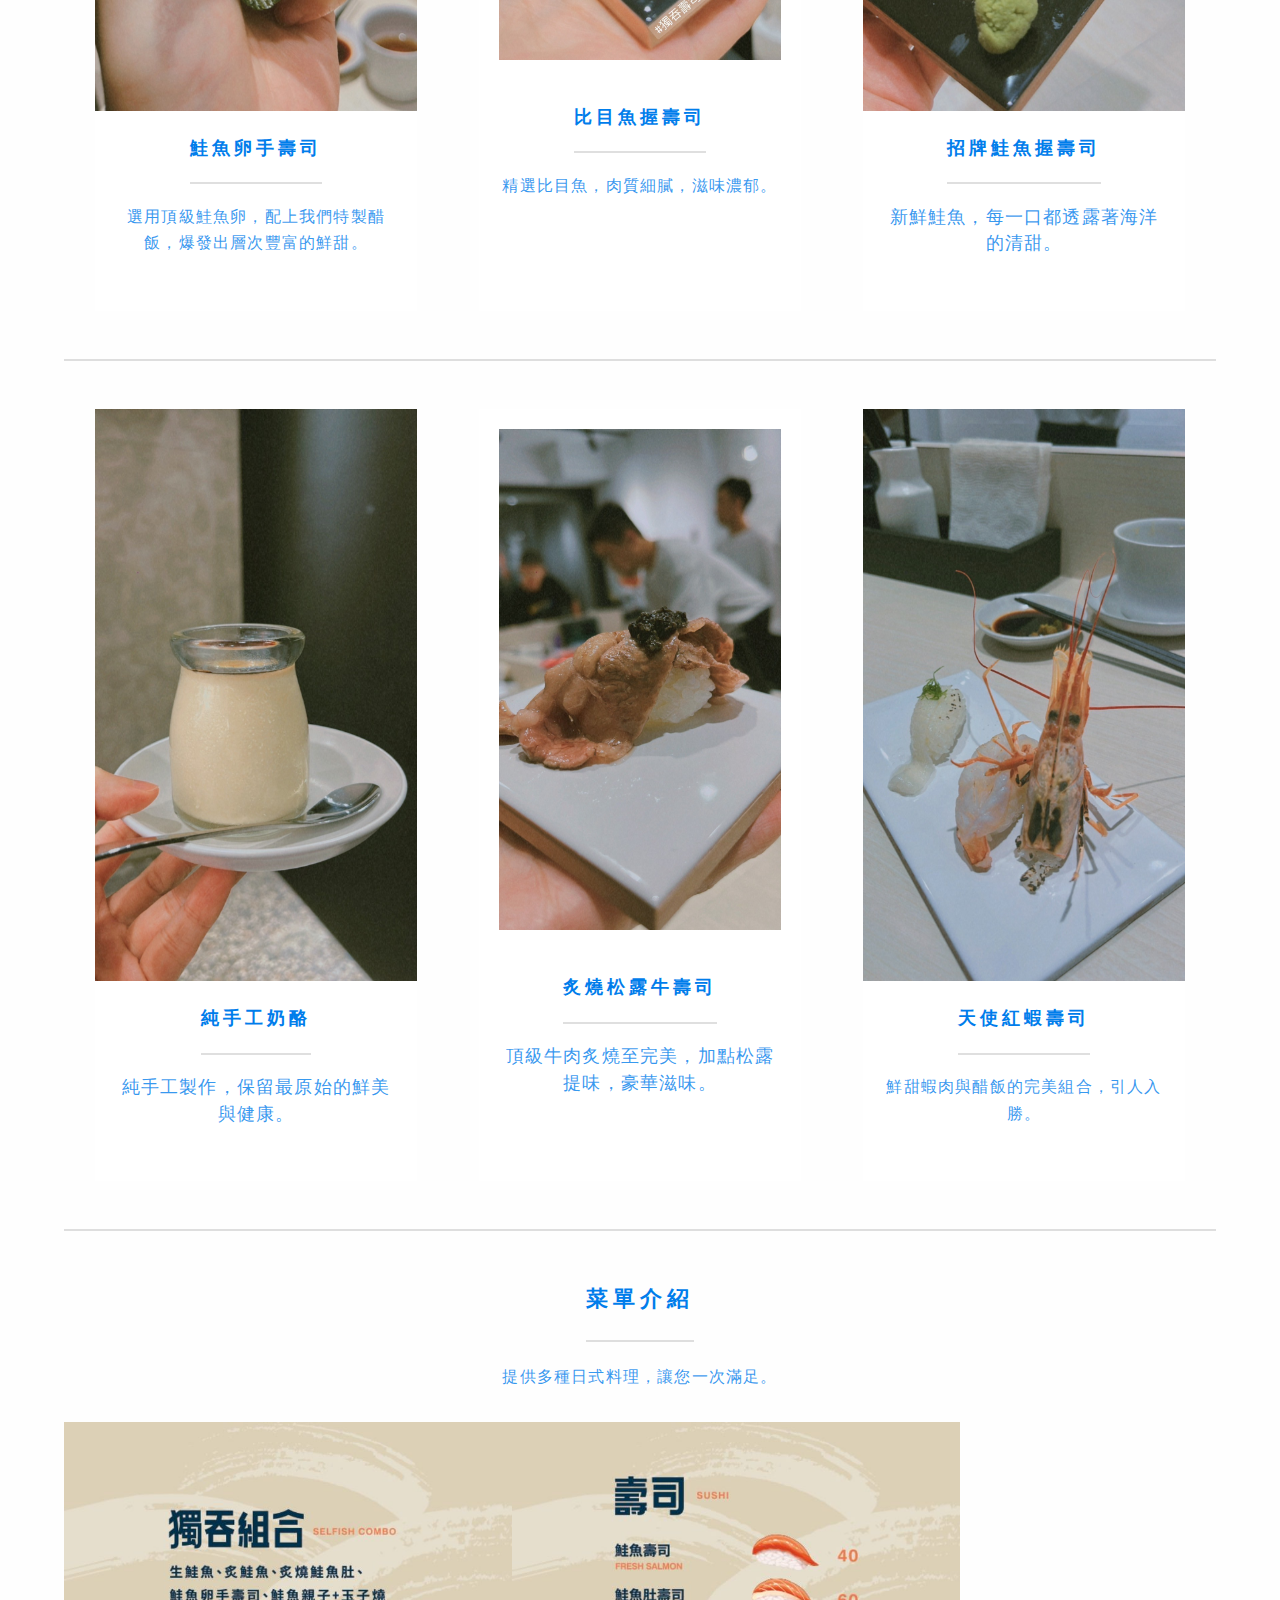
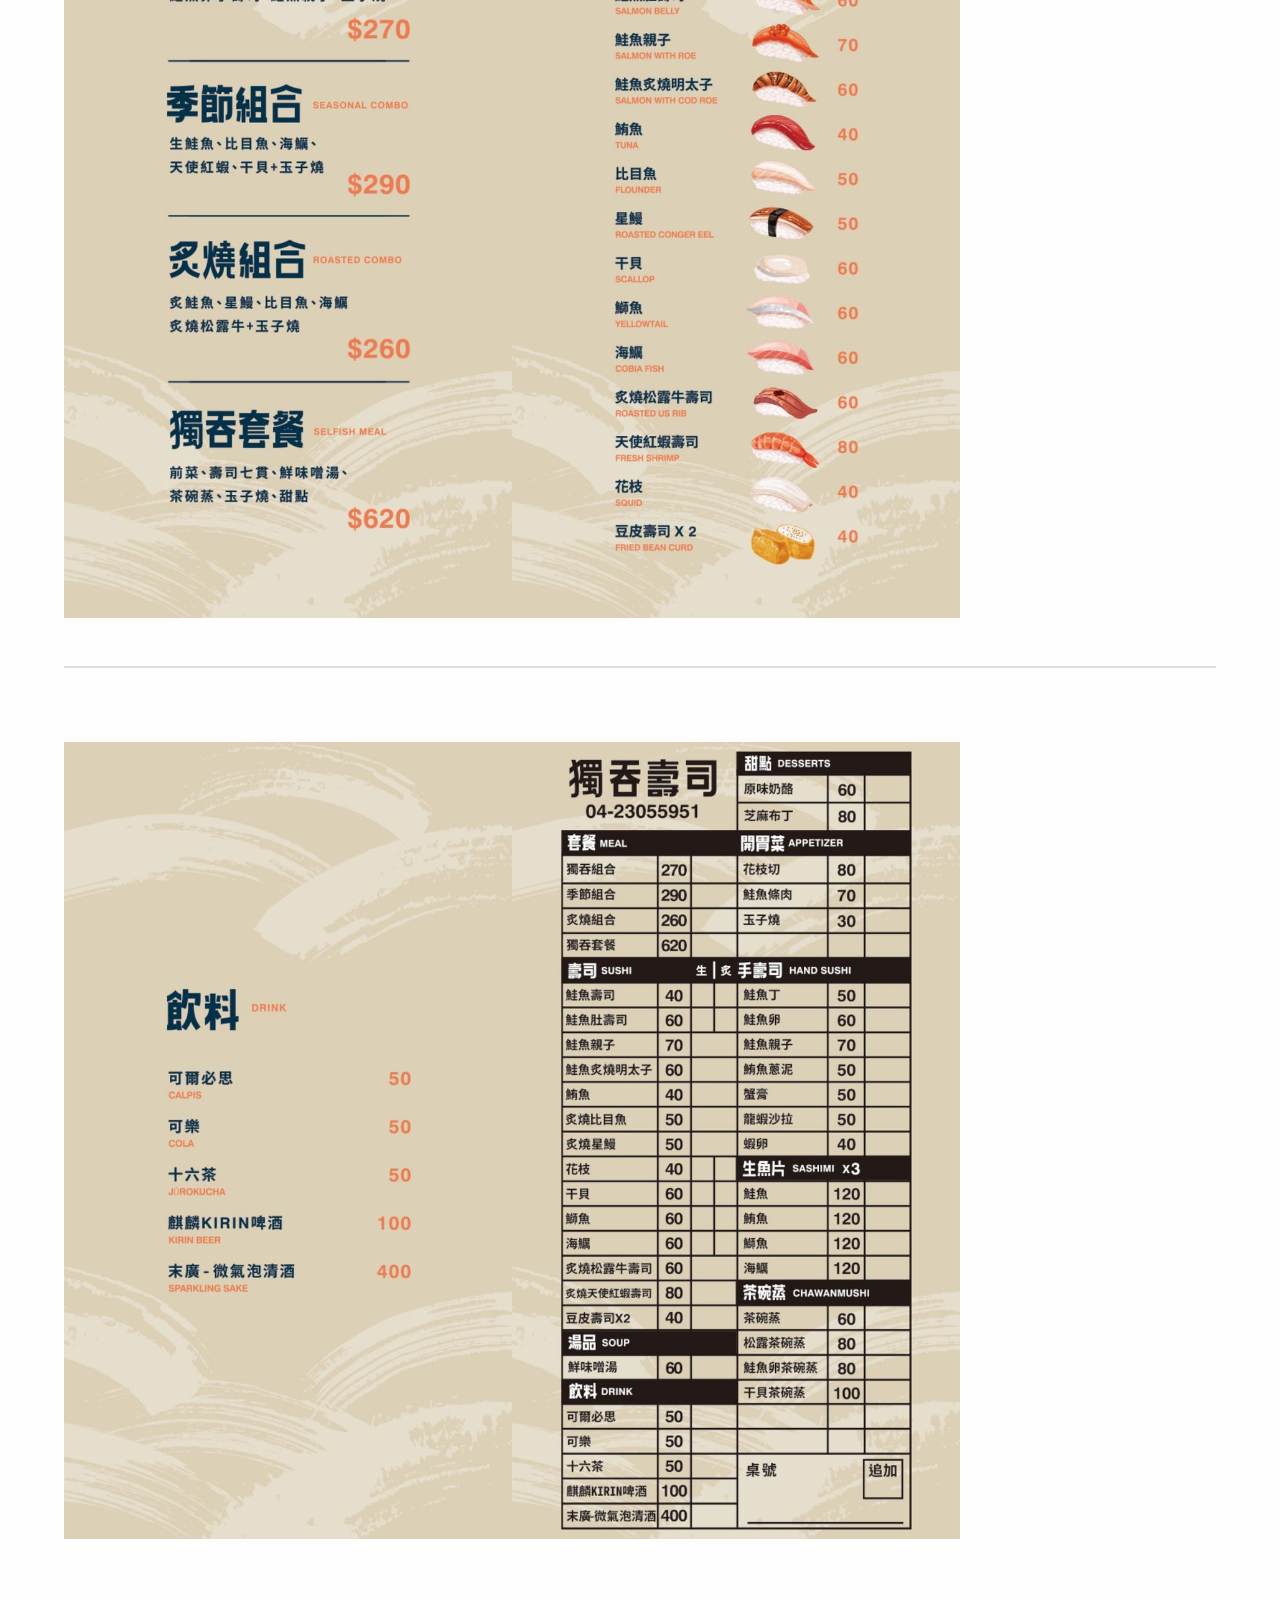
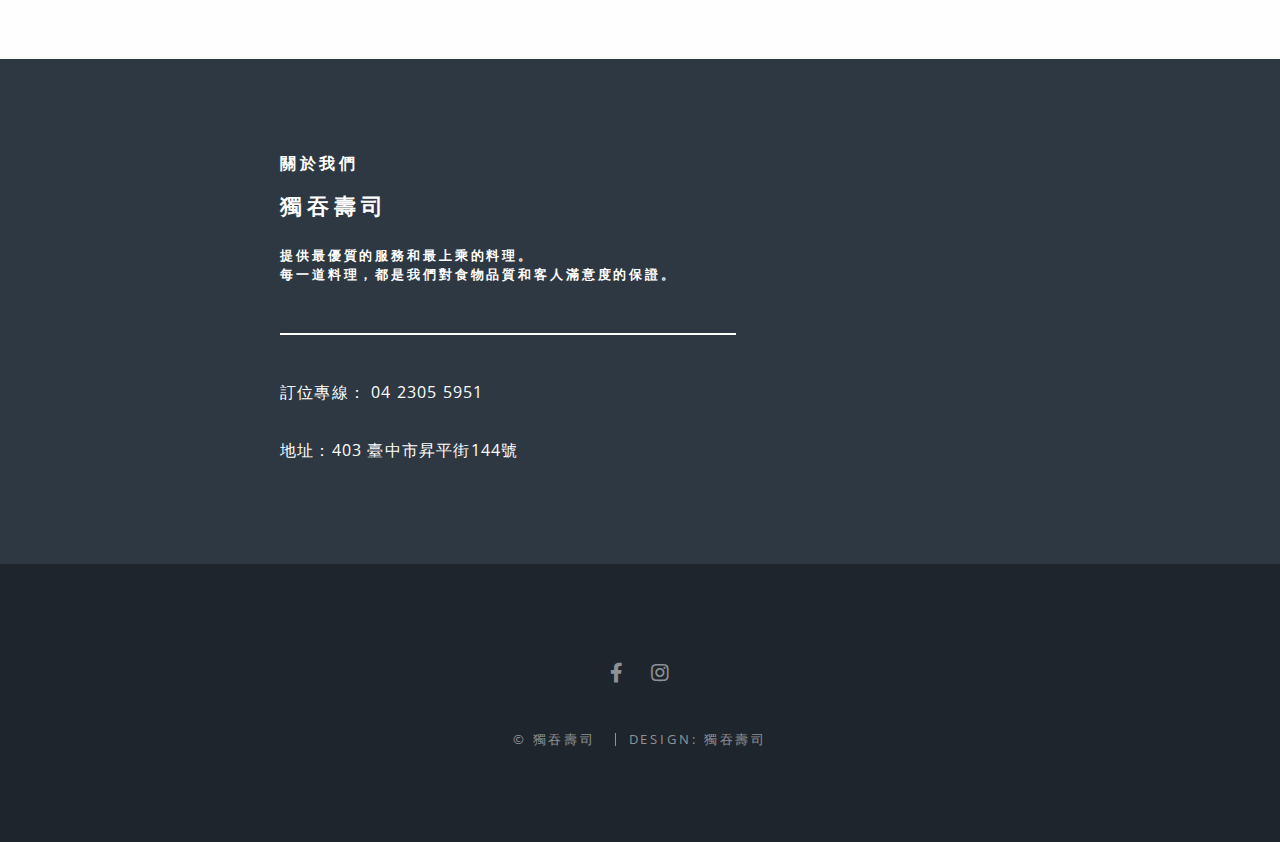
==== commit 76a7f553: "ico test" ====
--- a/index.html
+++ b/index.html
@@ -7,7 +7,11 @@
 <html>
   <head>
    
-    <link rel="shortcut icon" href="images/syyy.png" type="image/x-icon" />
+
+    <link rel="icon" href="001.ico" type="image/x-icon">
+<link rel="shortcut icon" href="001.ico" type="image/x-icon">
+
+  
     <style>
       /* 確保影片響應式並適應容器 */
       .video-container {
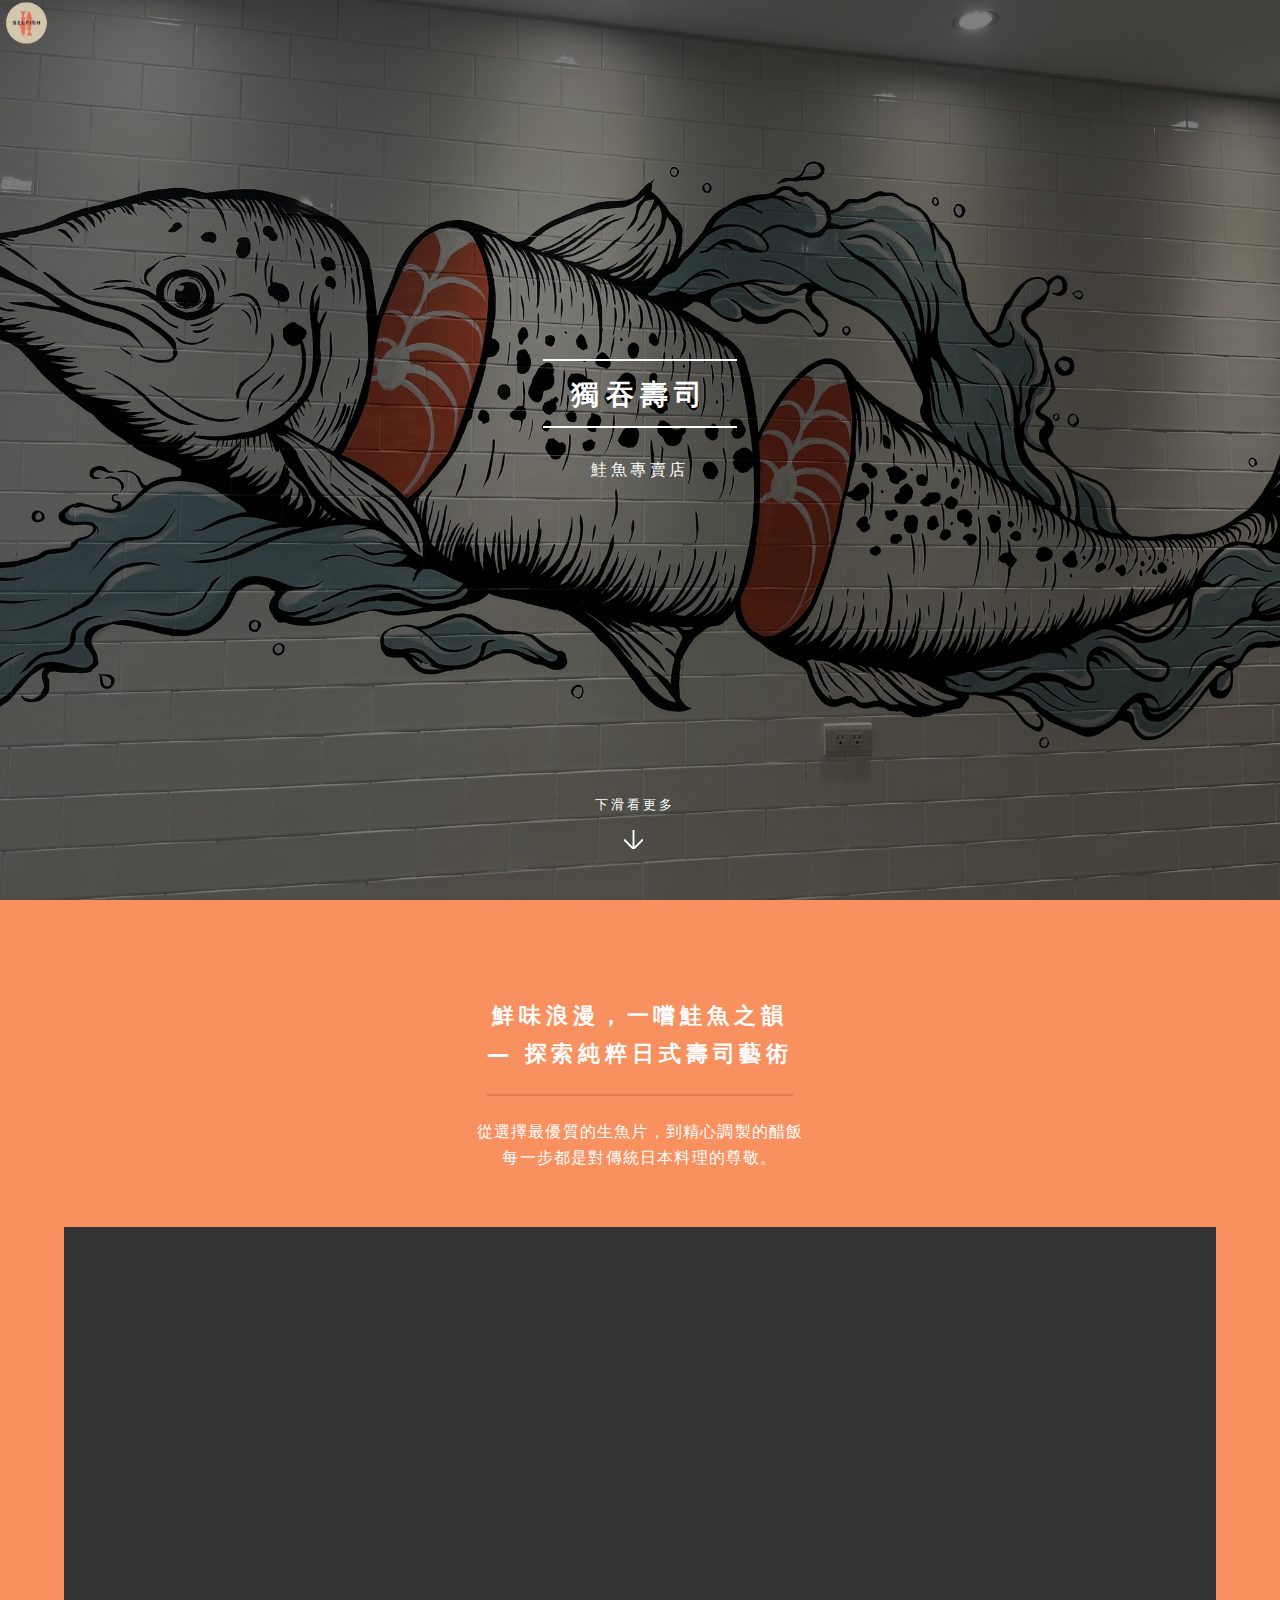
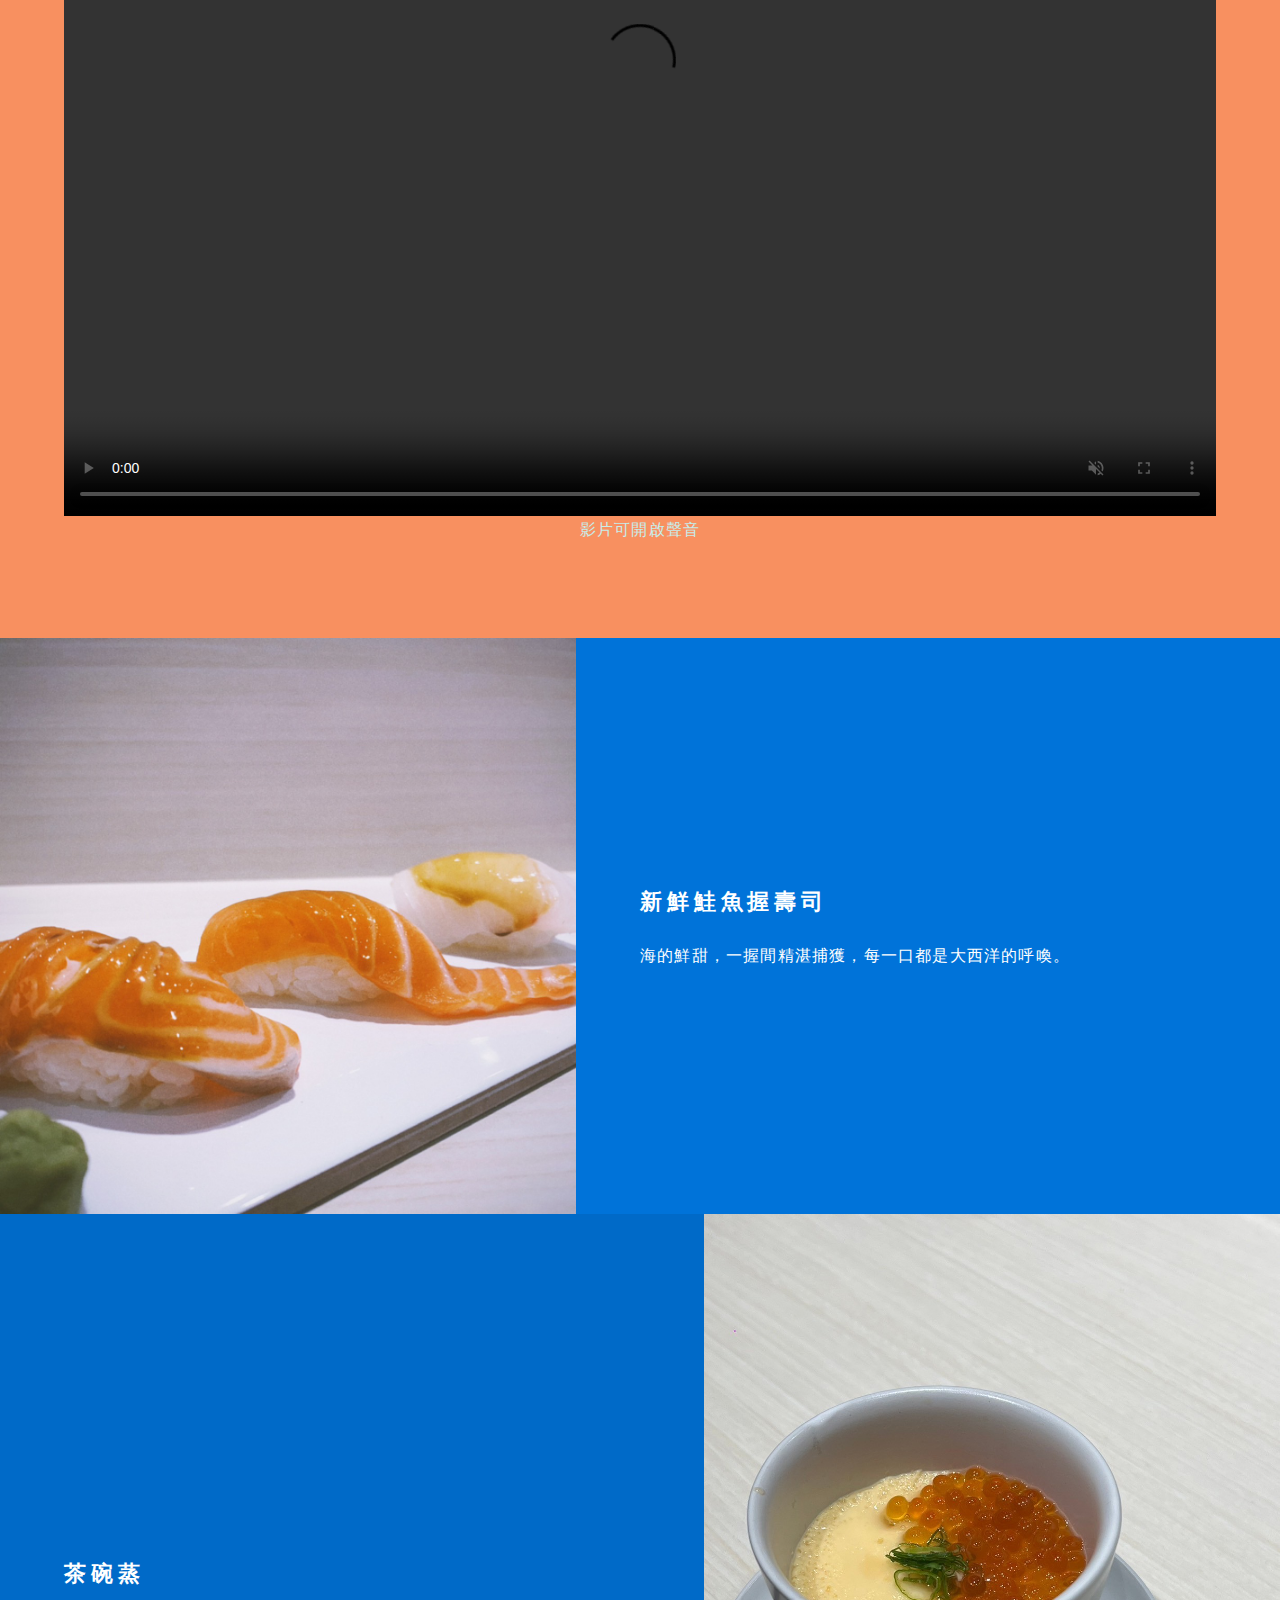
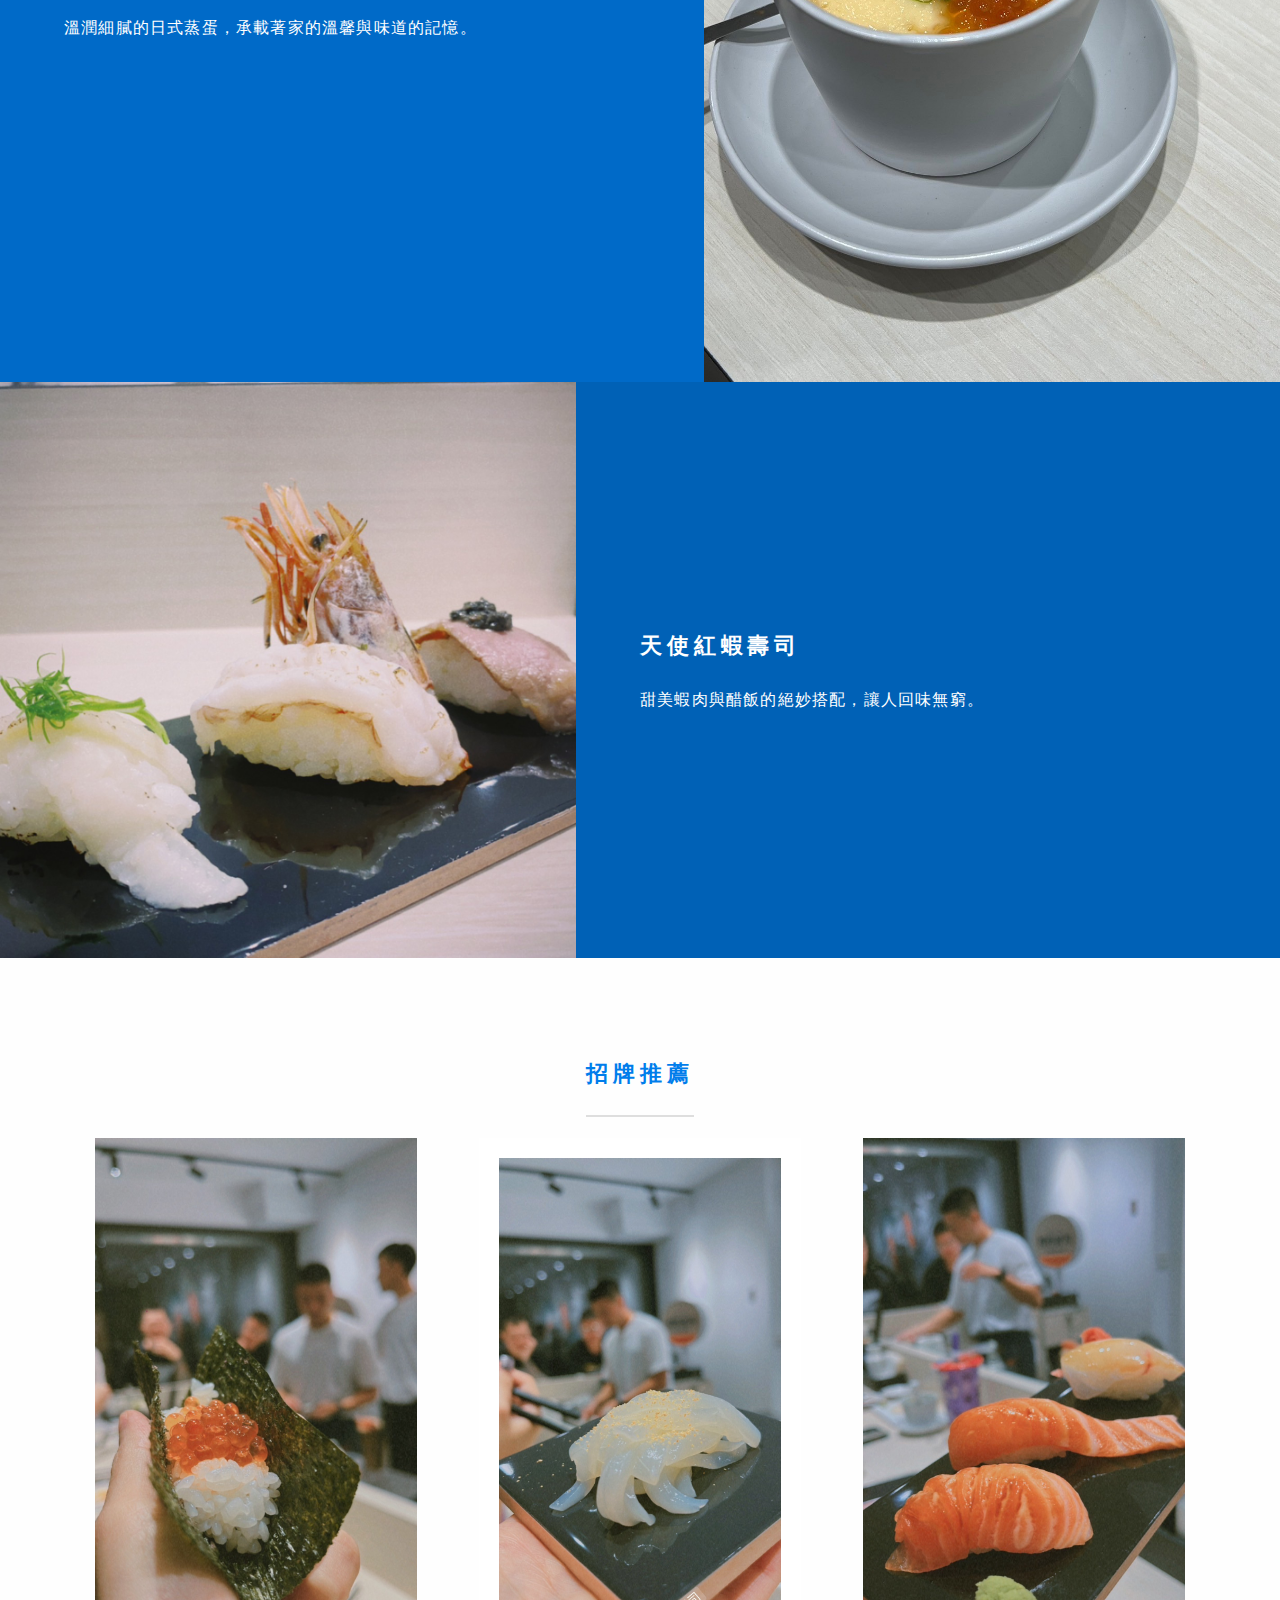
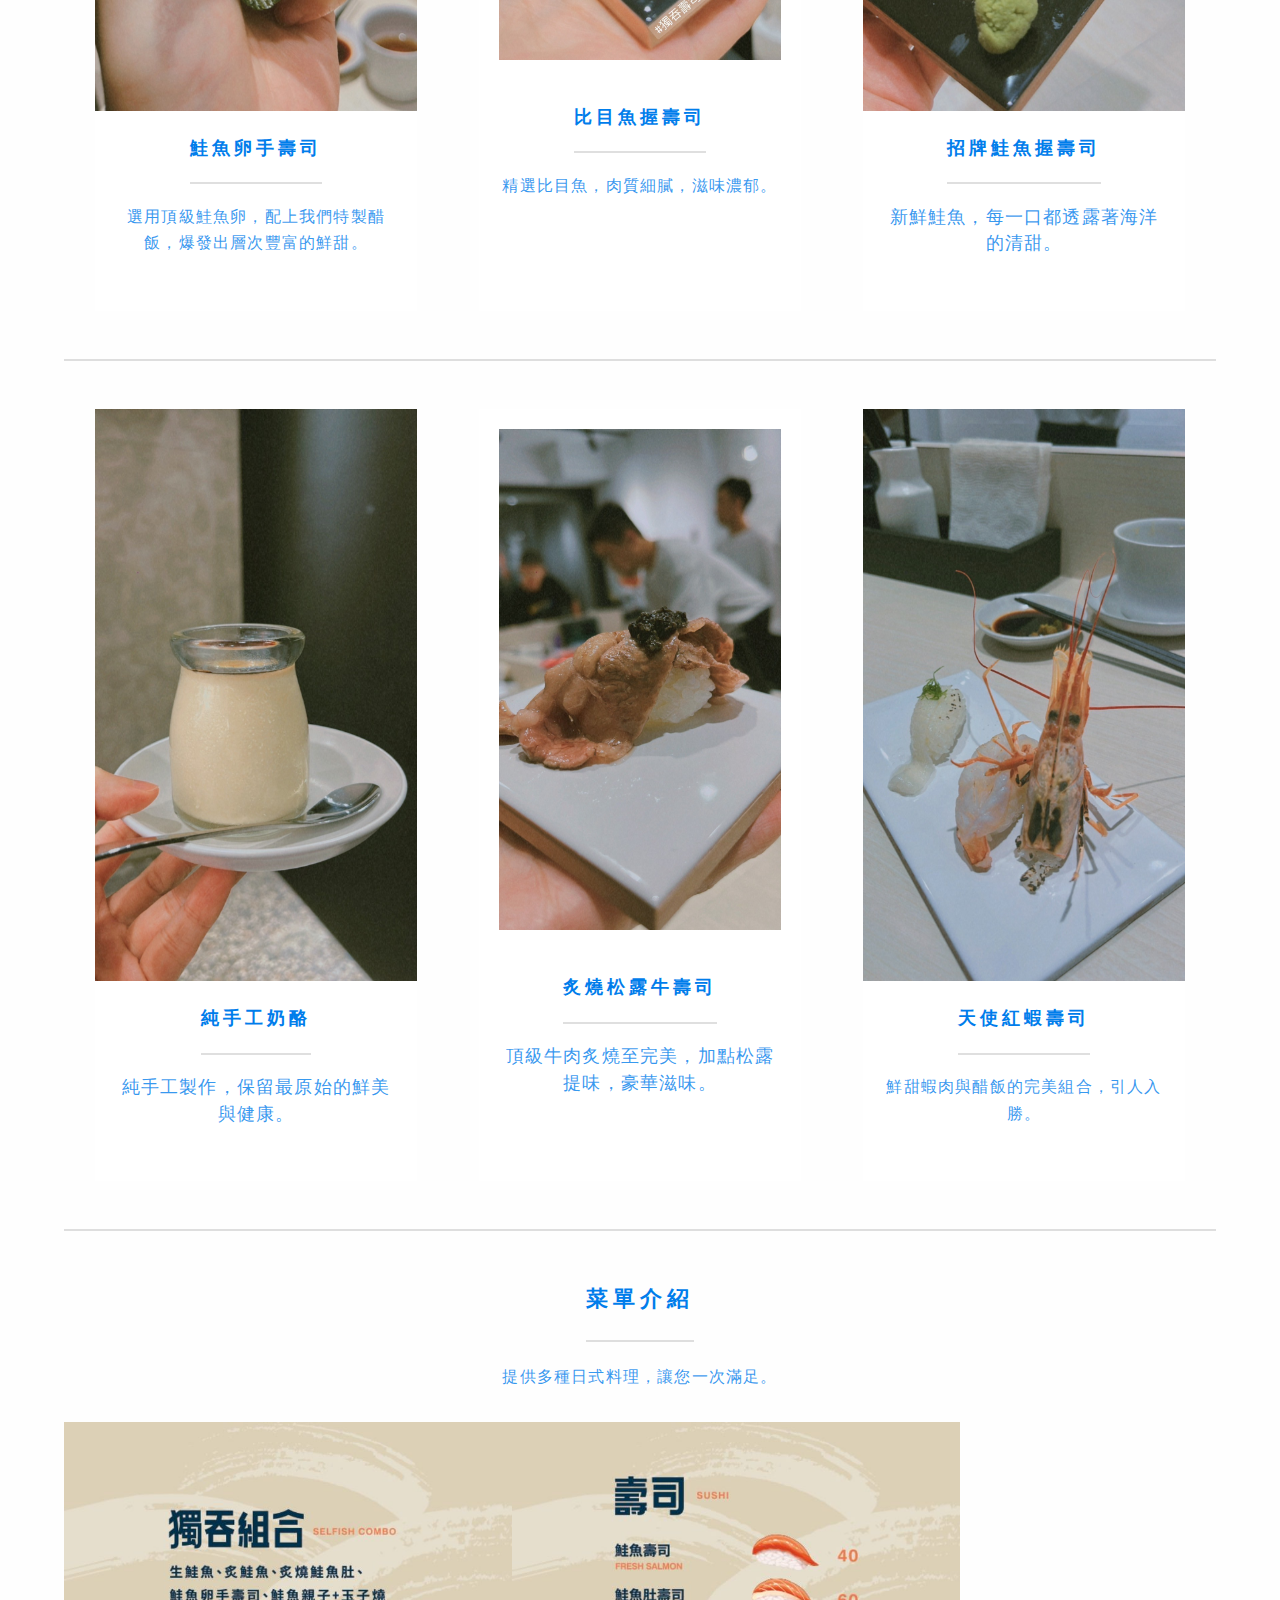
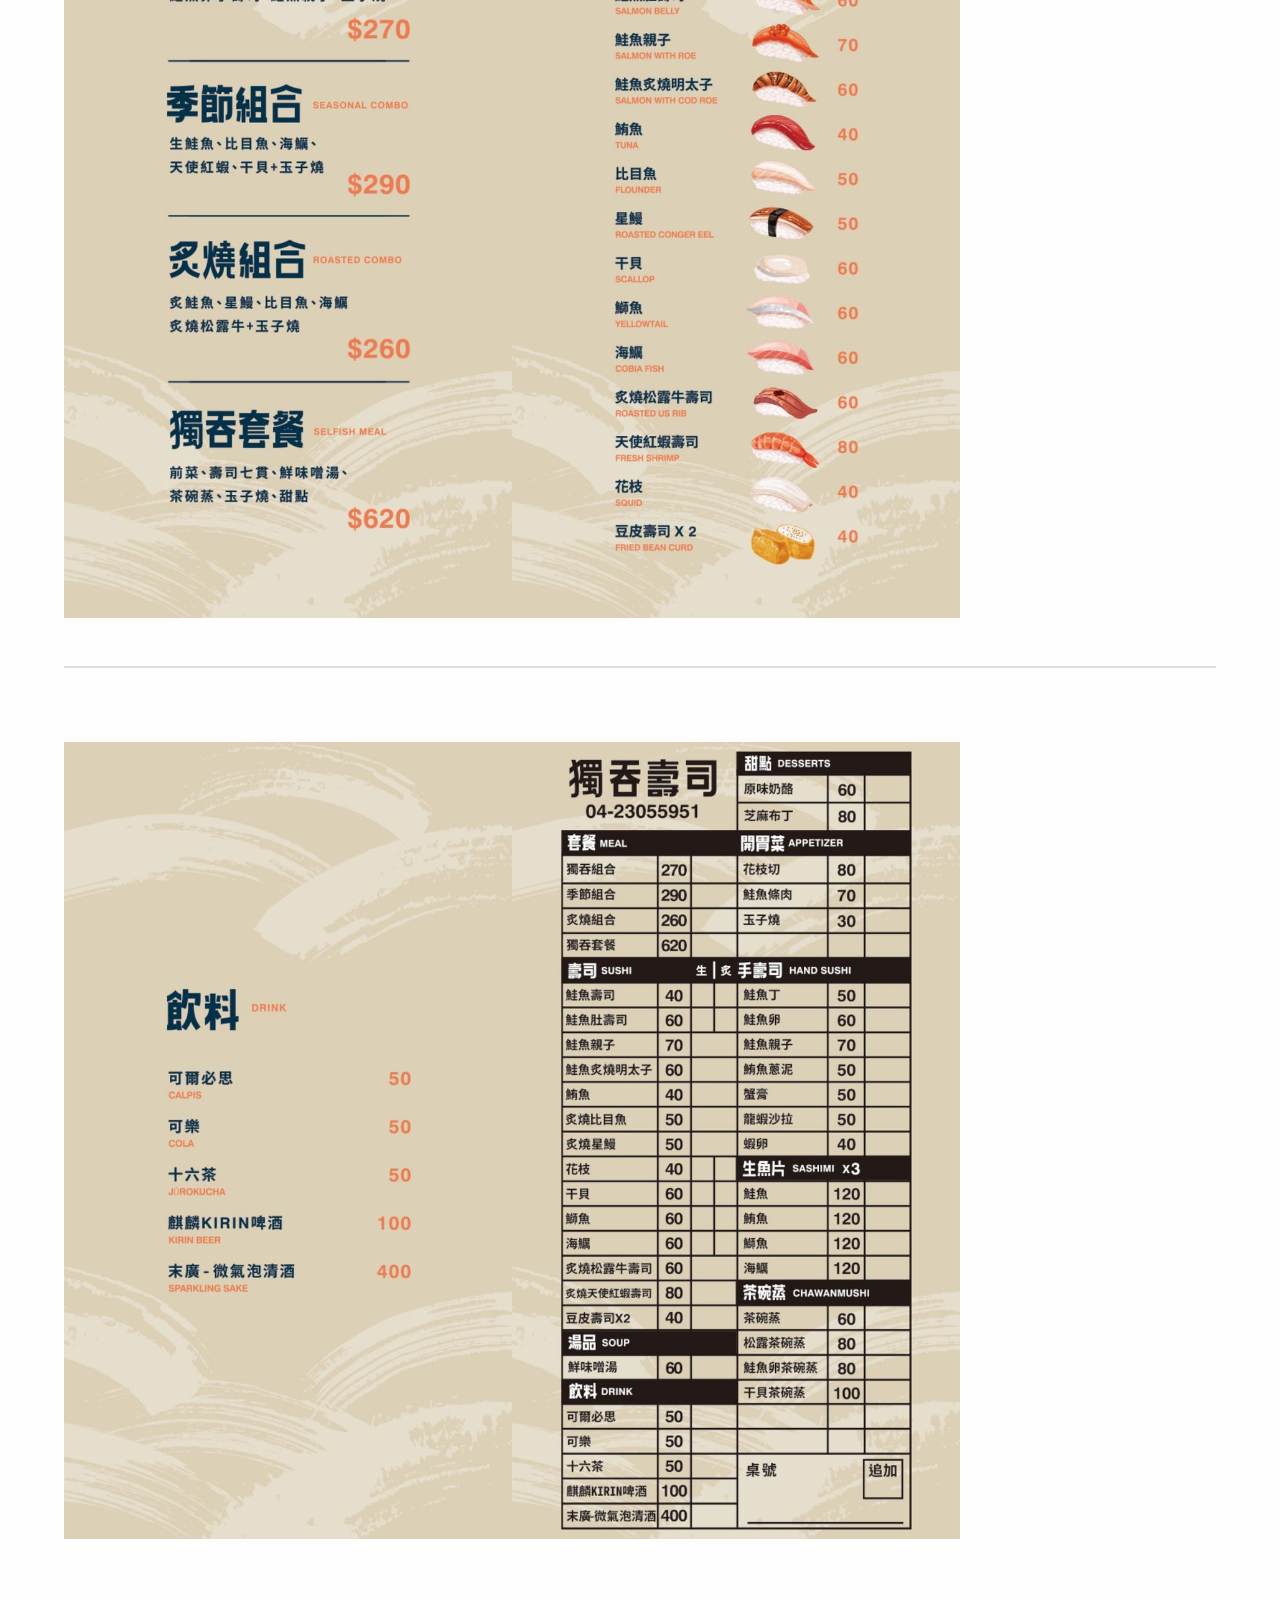
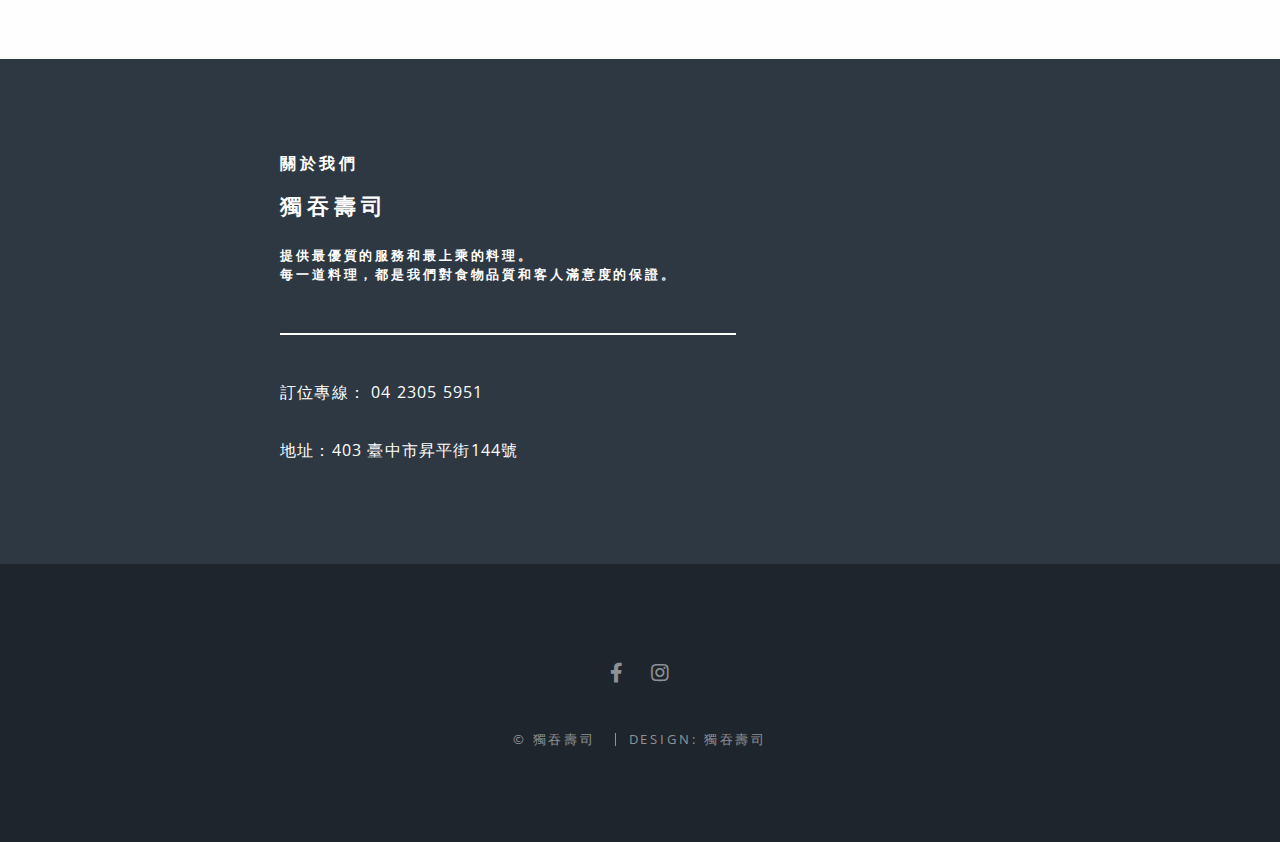
==== commit 90c12d5d: "io te" ====
--- a/index.html
+++ b/index.html
@@ -174,7 +174,7 @@
       ><link rel="stylesheet" href="assets/css/noscript.css"
     /></noscript>
 
-    <link rel="shortcut icon" href="images/syyy.png" type="image/x-icon" />
+    <!-- <link rel="shortcut icon" href="images/syyy.png" type="image/x-icon" /> -->
   </head>
   <!-- Google tag (gtag.js) -->
 <script async src="https://www.googletagmanager.com/gtag/js?id=G-KRBY0SWQ0Y"></script>
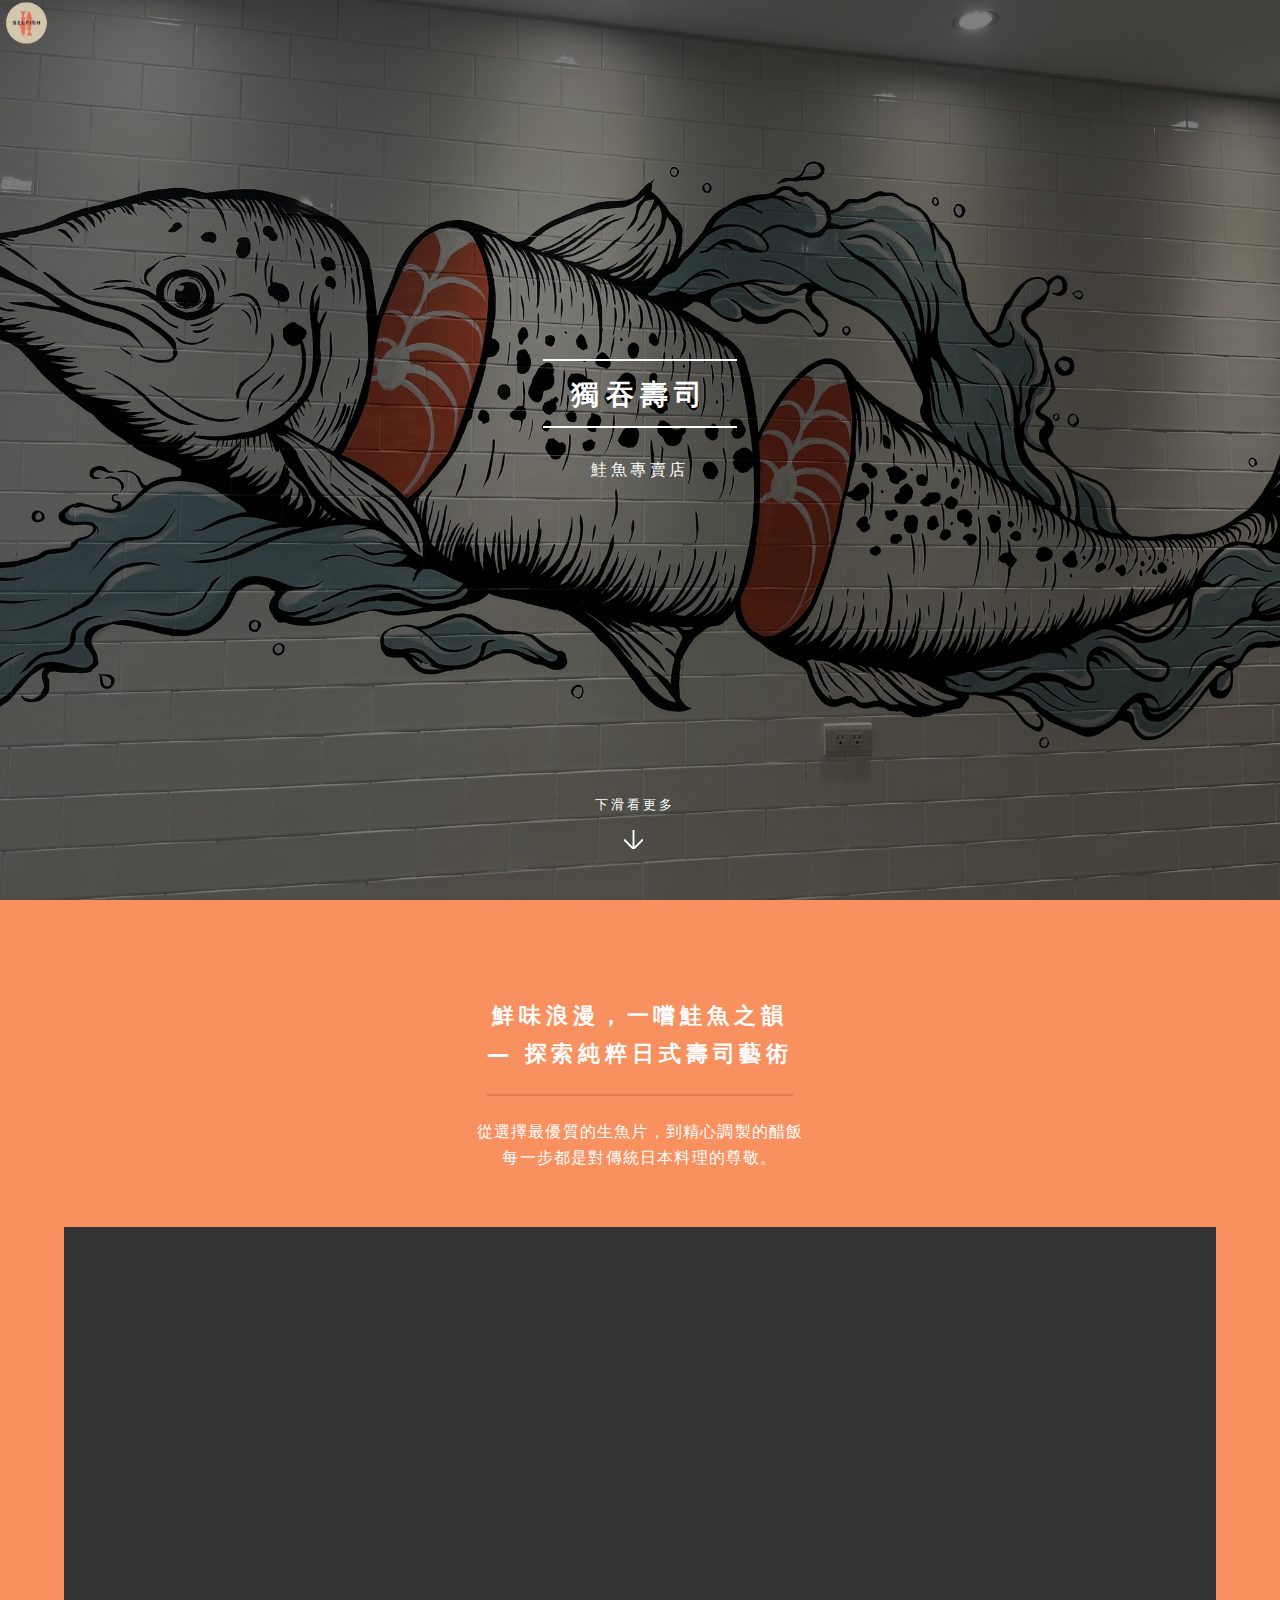
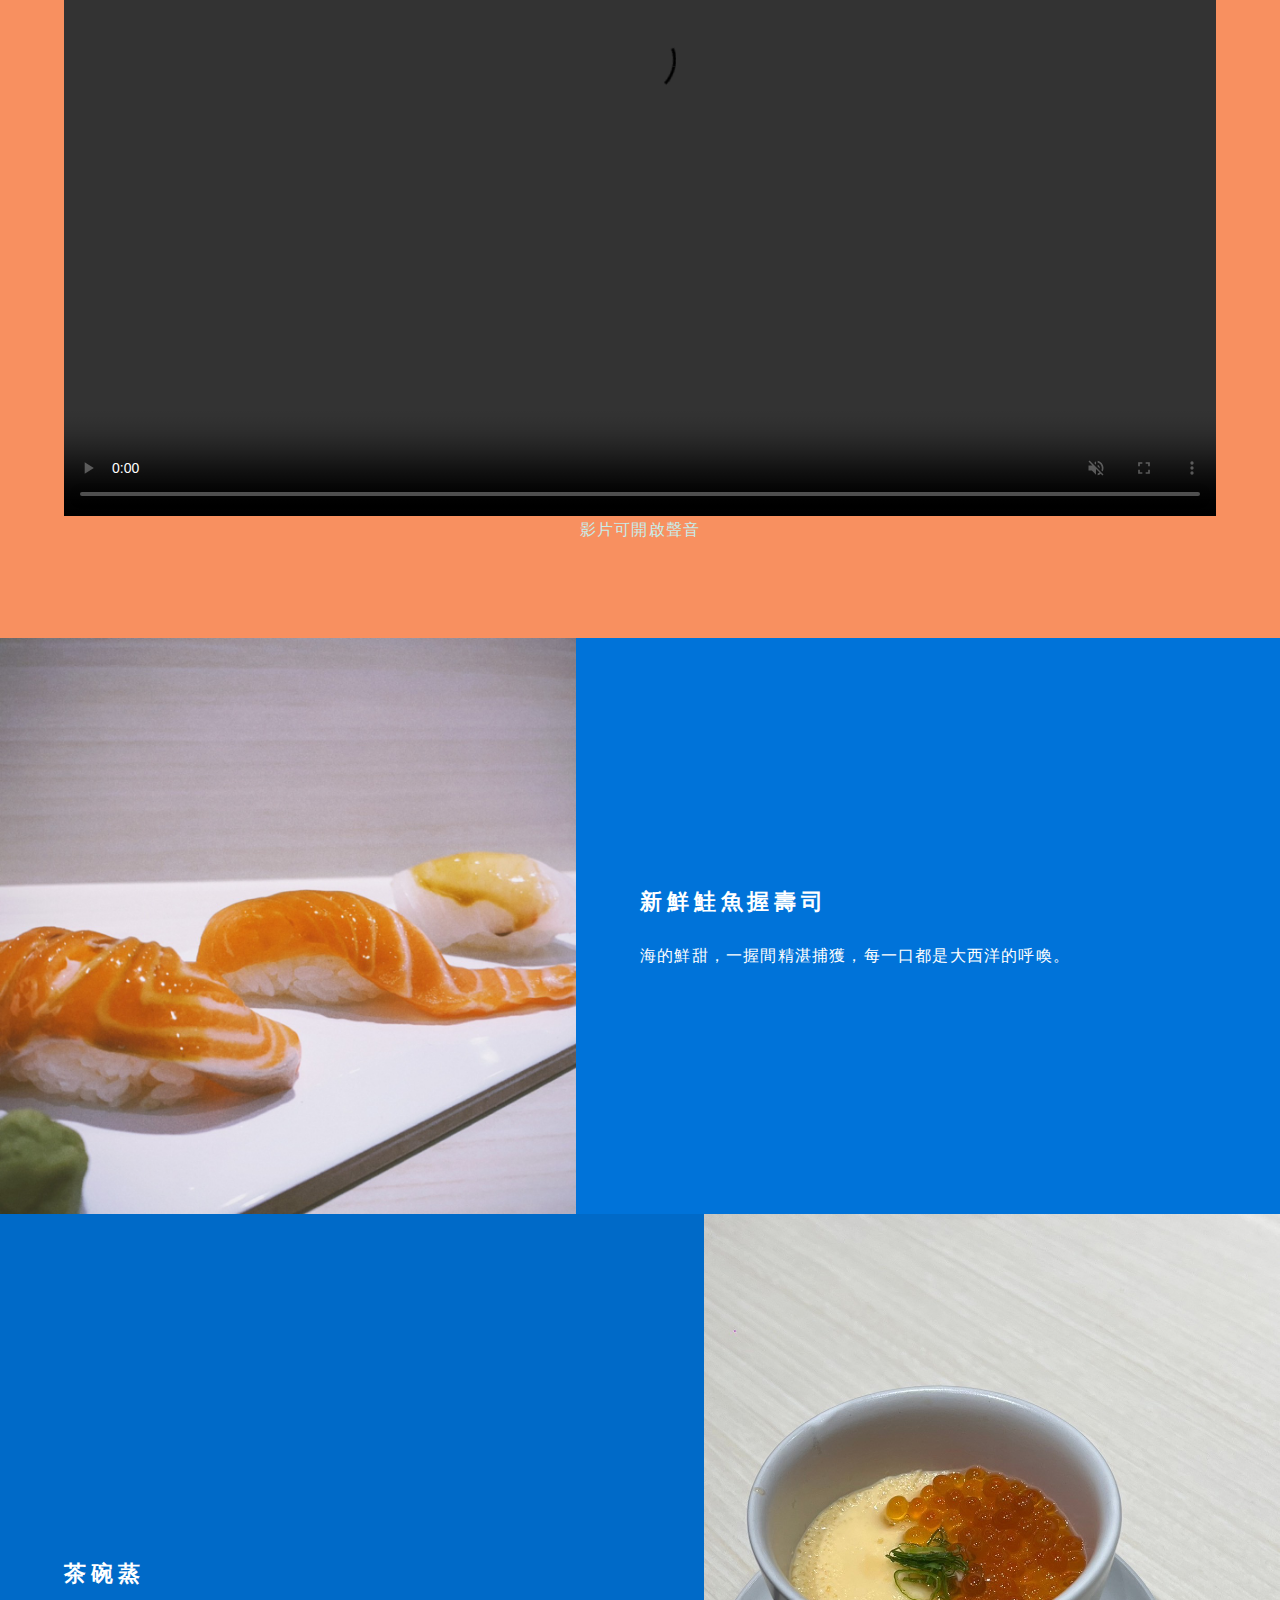
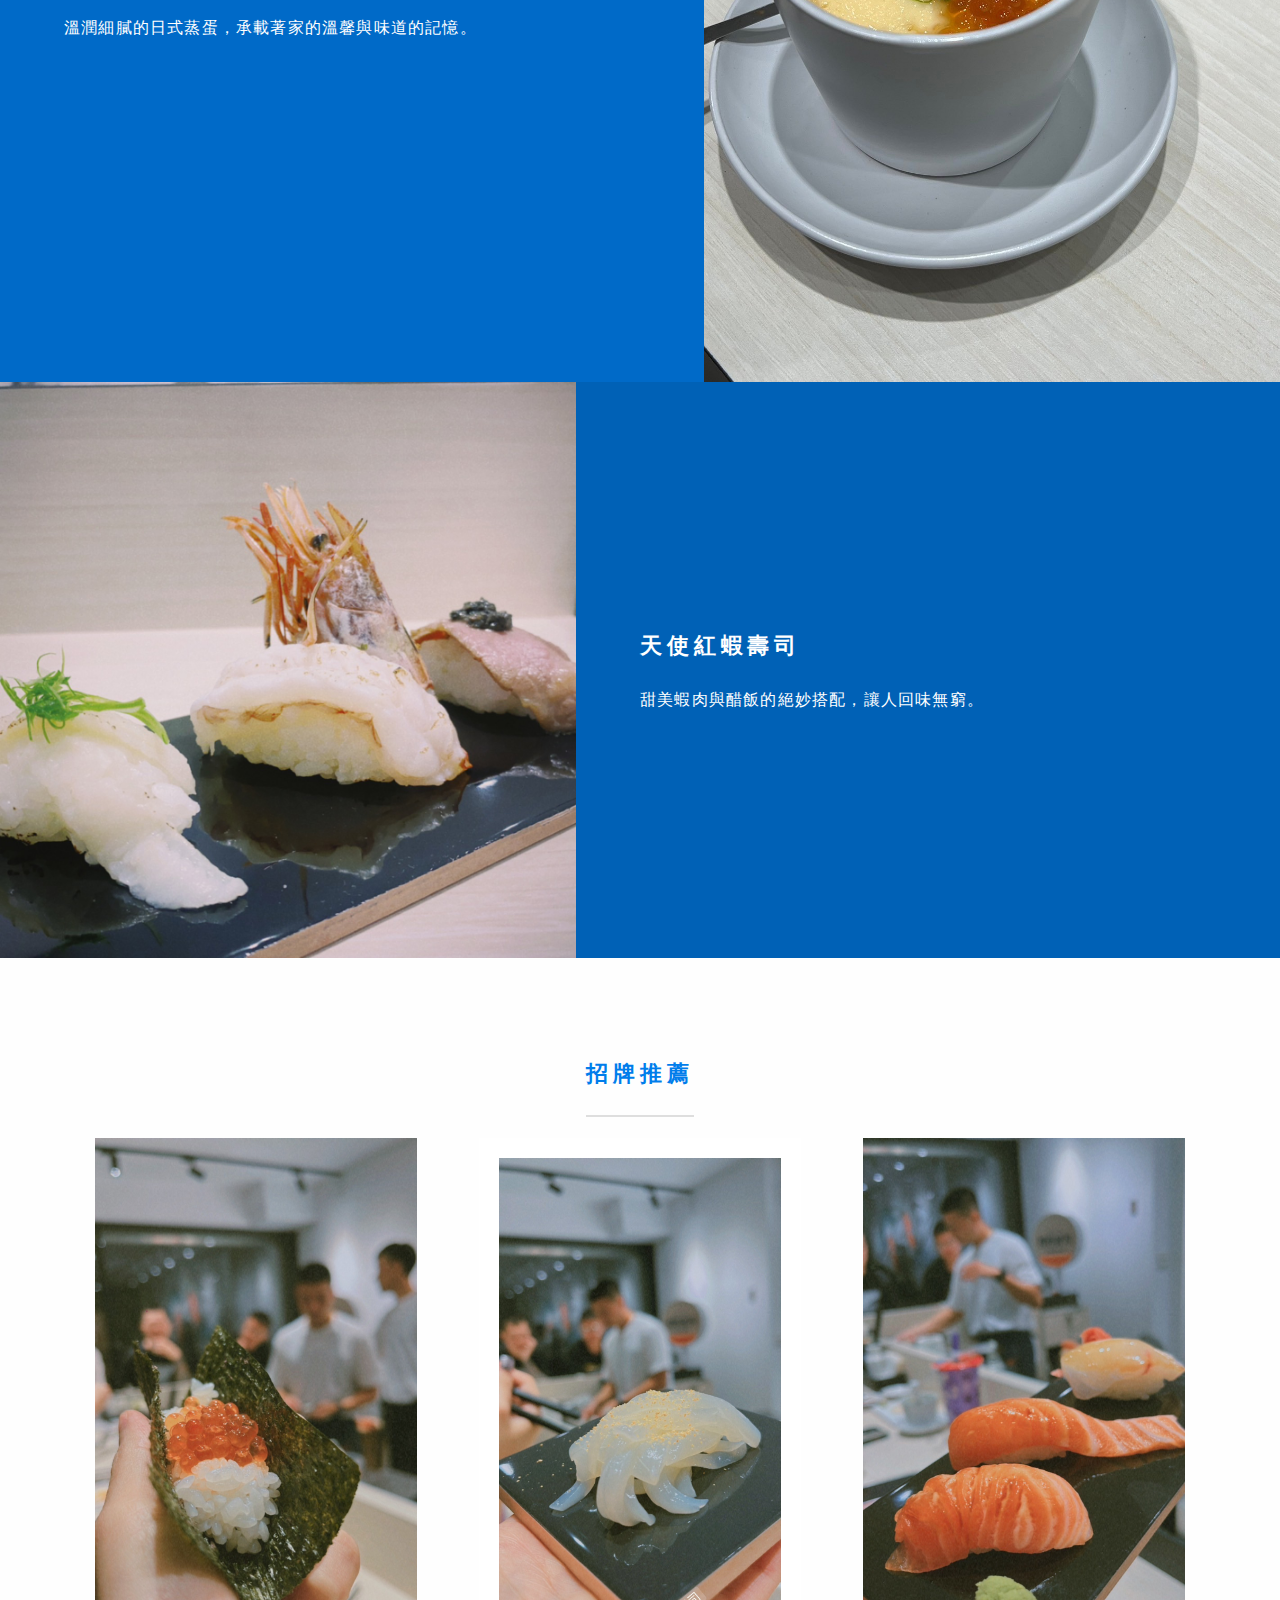
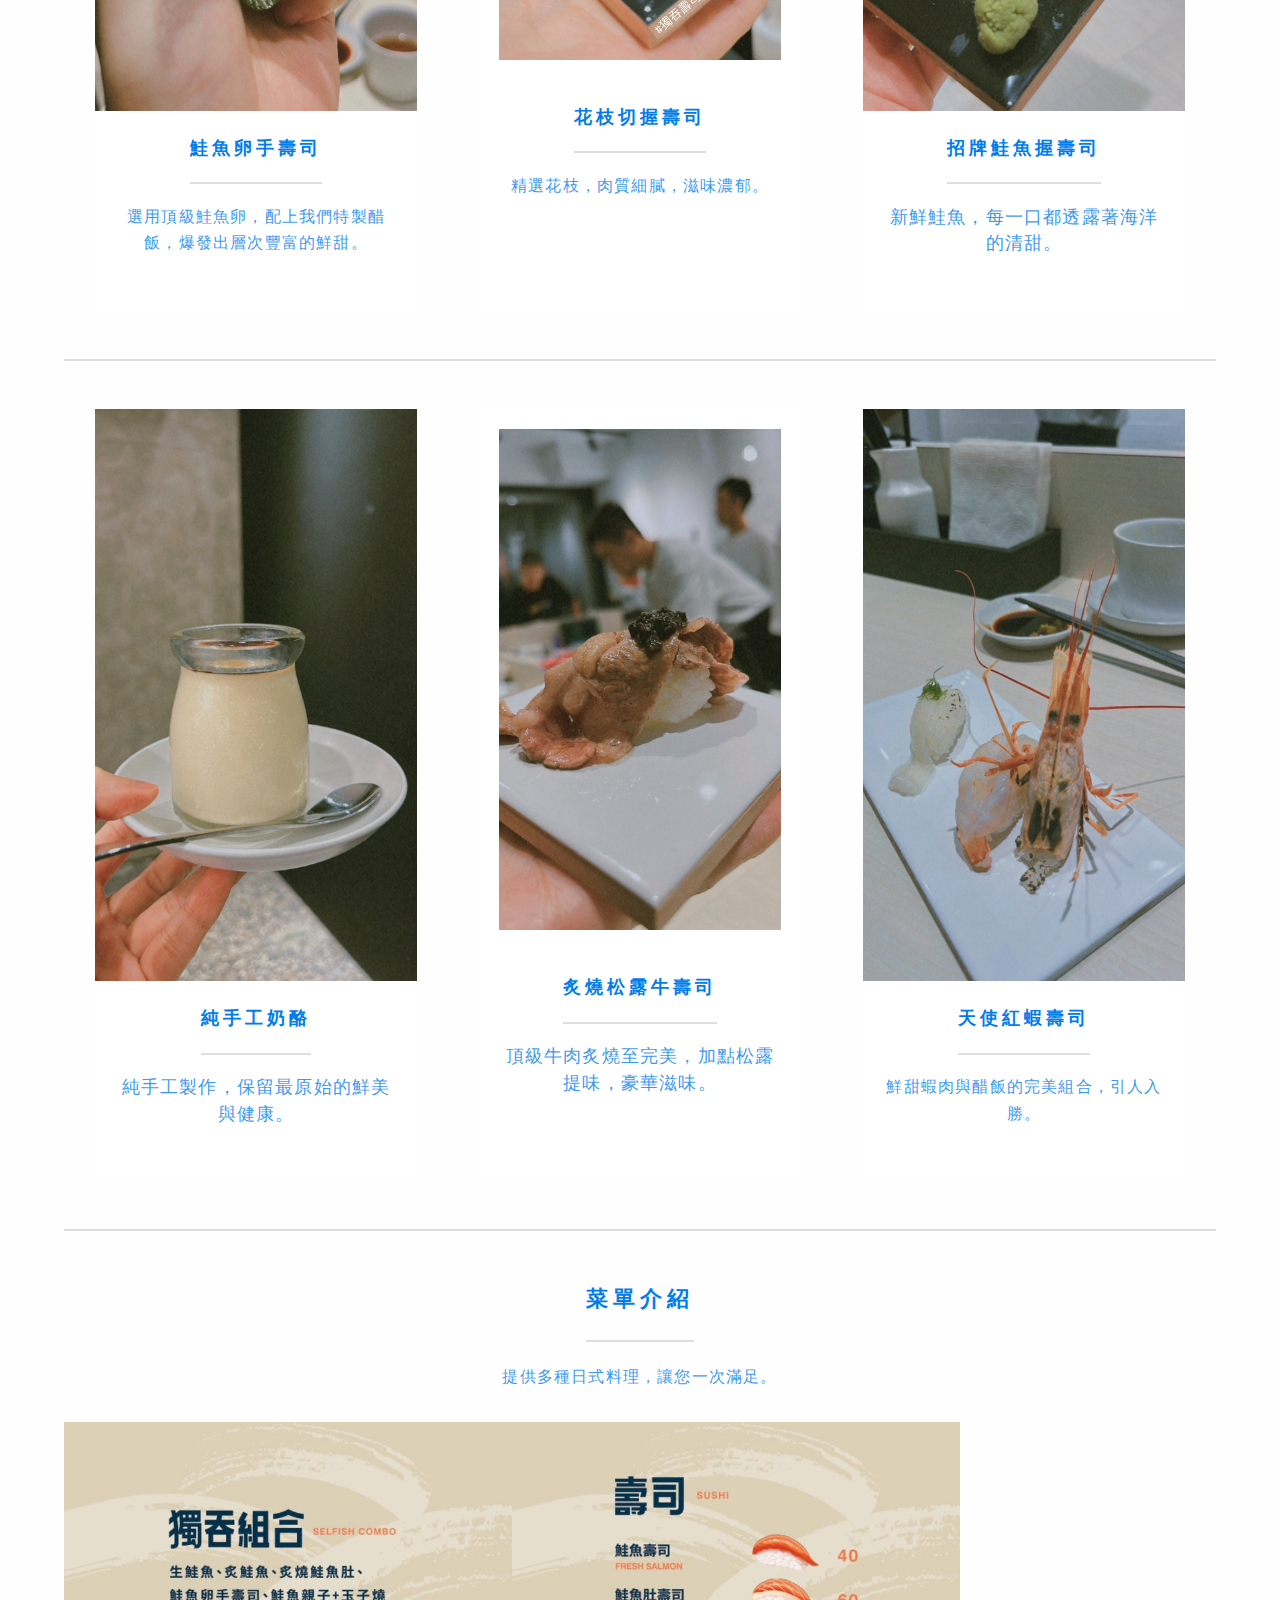
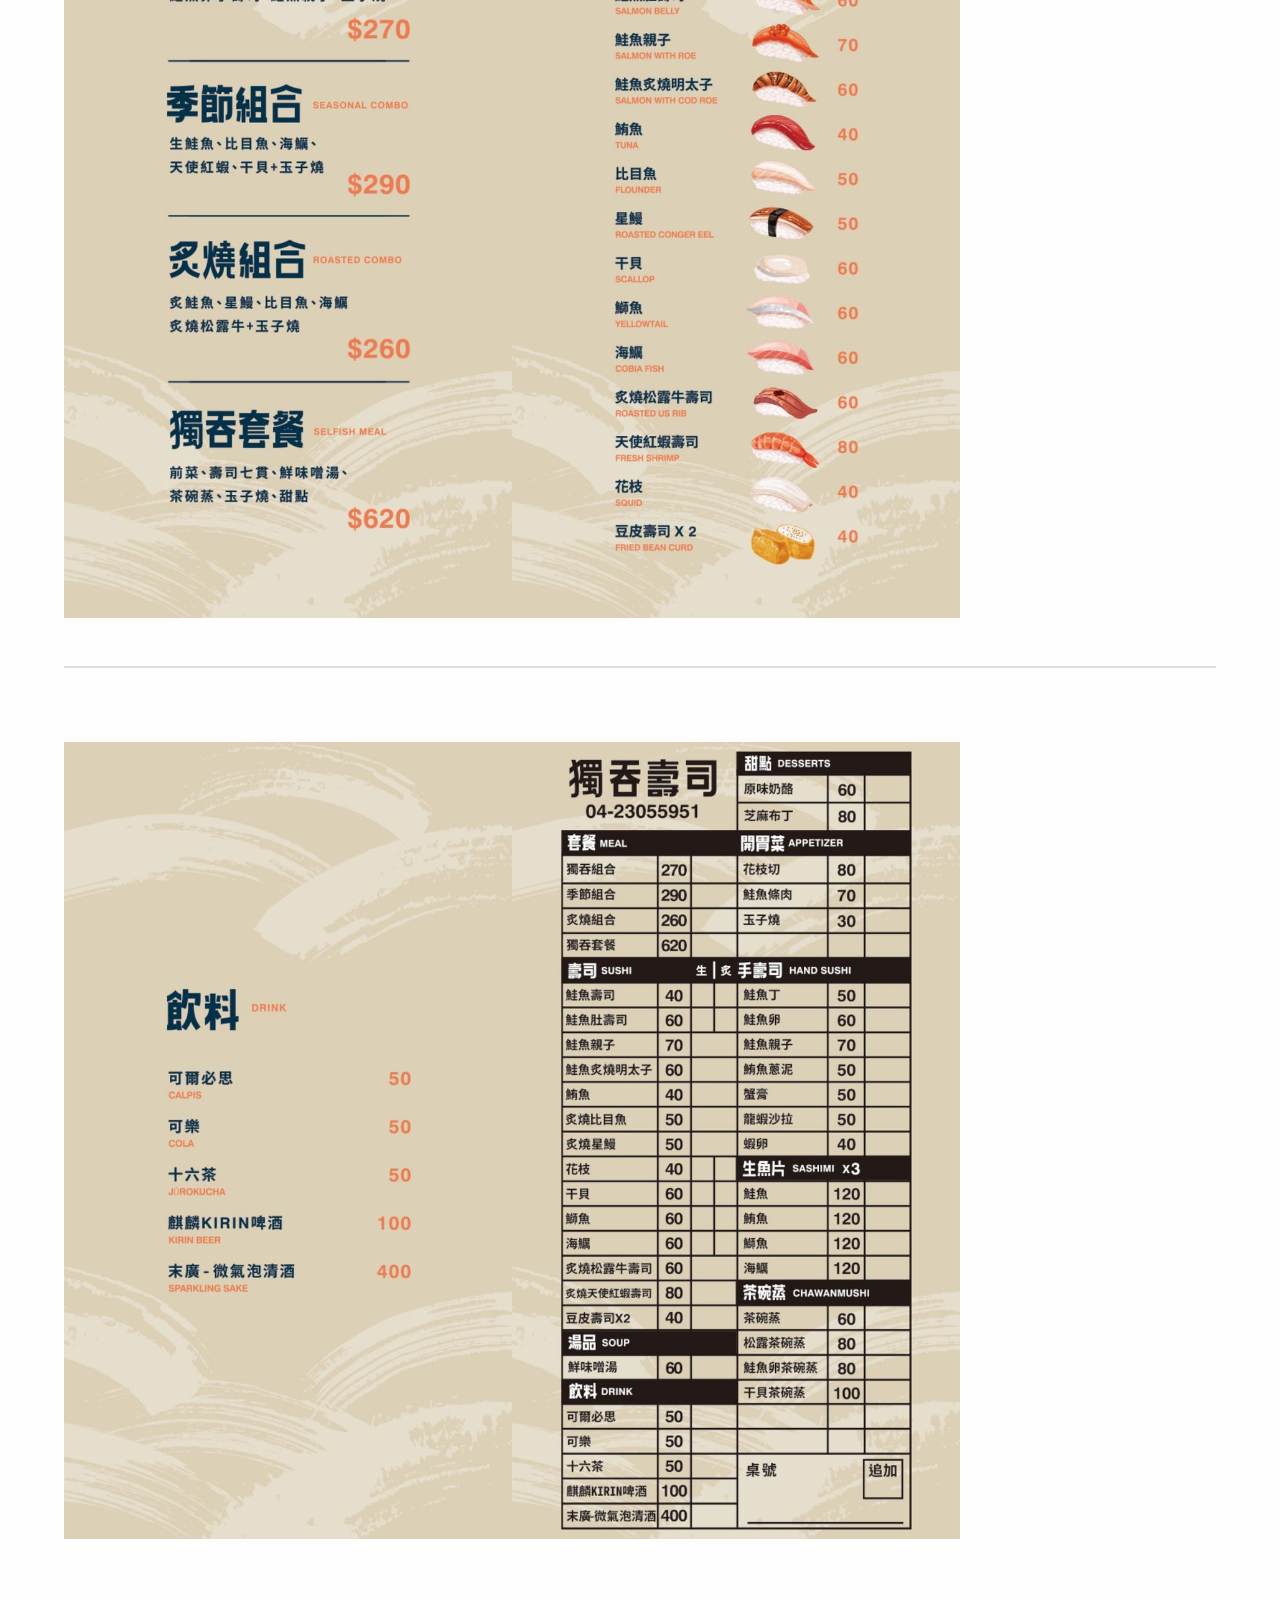
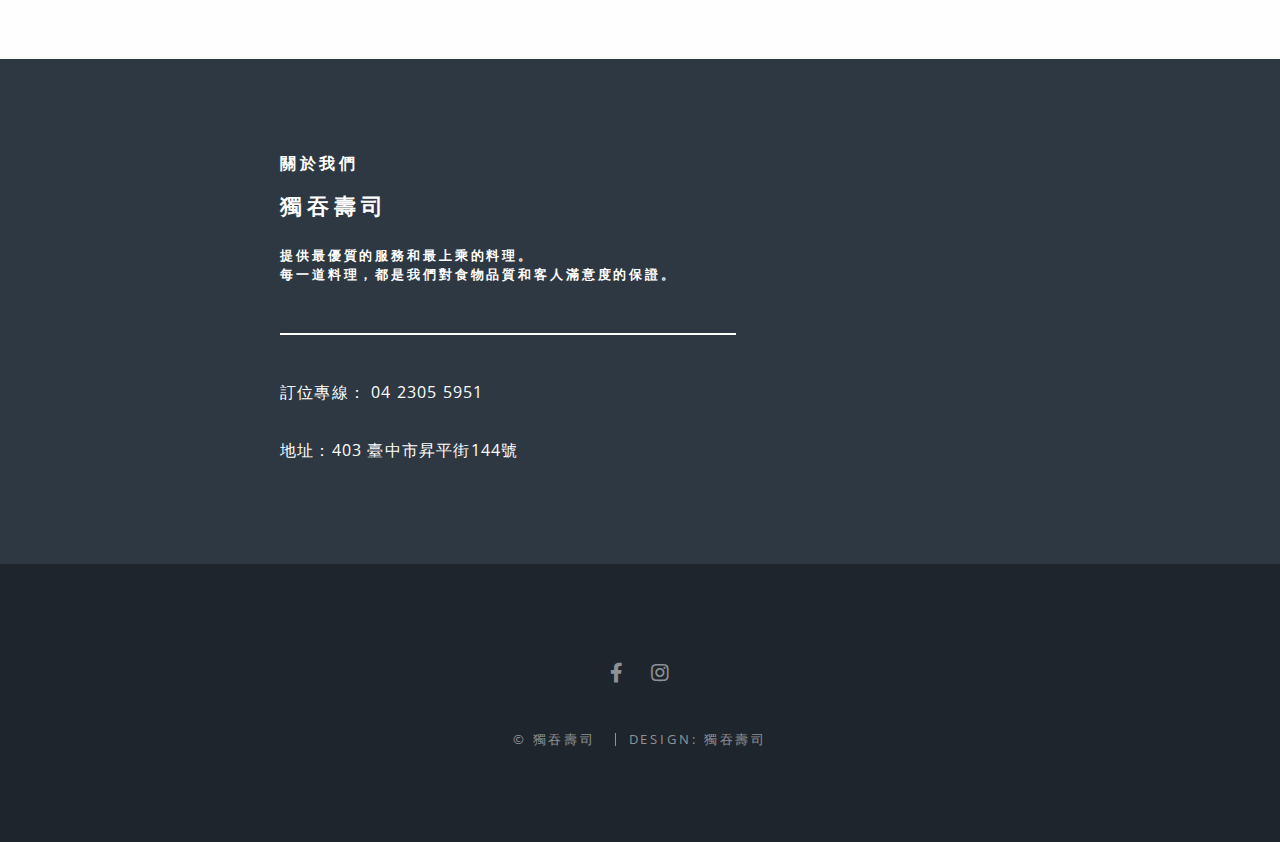
==== commit 9b73697f: "item fixed" ====
--- a/index.html
+++ b/index.html
@@ -374,13 +374,13 @@
             
               <div class="card card__two">
                 <figure class="card__img">
-                  <img src="images/0027.jpg" alt="比目魚握壽司" width="340" height="280" />
+                  <img src="images/0027.jpg" alt="花枝切握壽司" width="340" height="280" />
                 </figure>
                 <div class="card__desc">
-                  <h3>比目魚握壽司</h3> 
+                  <h3>花枝切握壽司</h3> 
                 
                 </div>
-                <p>精選比目魚，肉質細膩，滋味濃郁。</p>
+                <p>精選花枝，肉質細膩，滋味濃郁。</p>
               </div>
             
               <div class="card card__three">
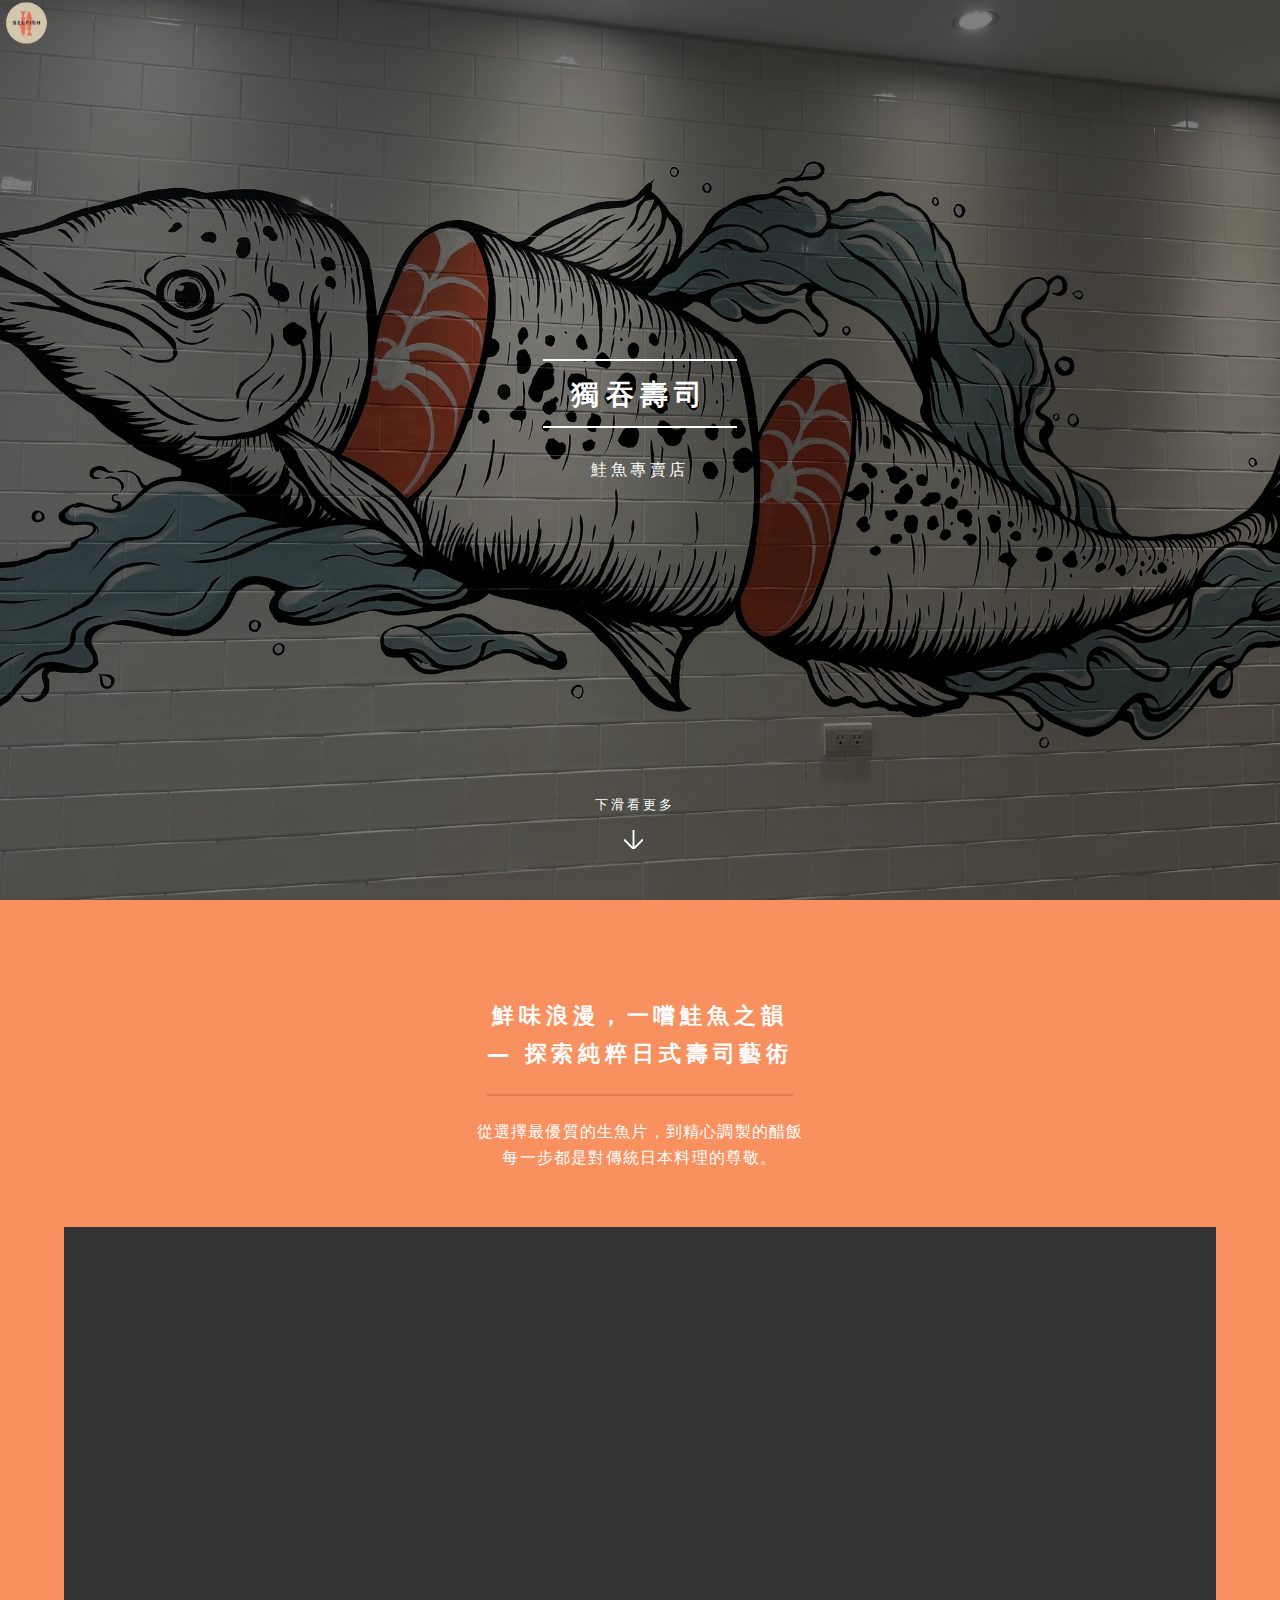
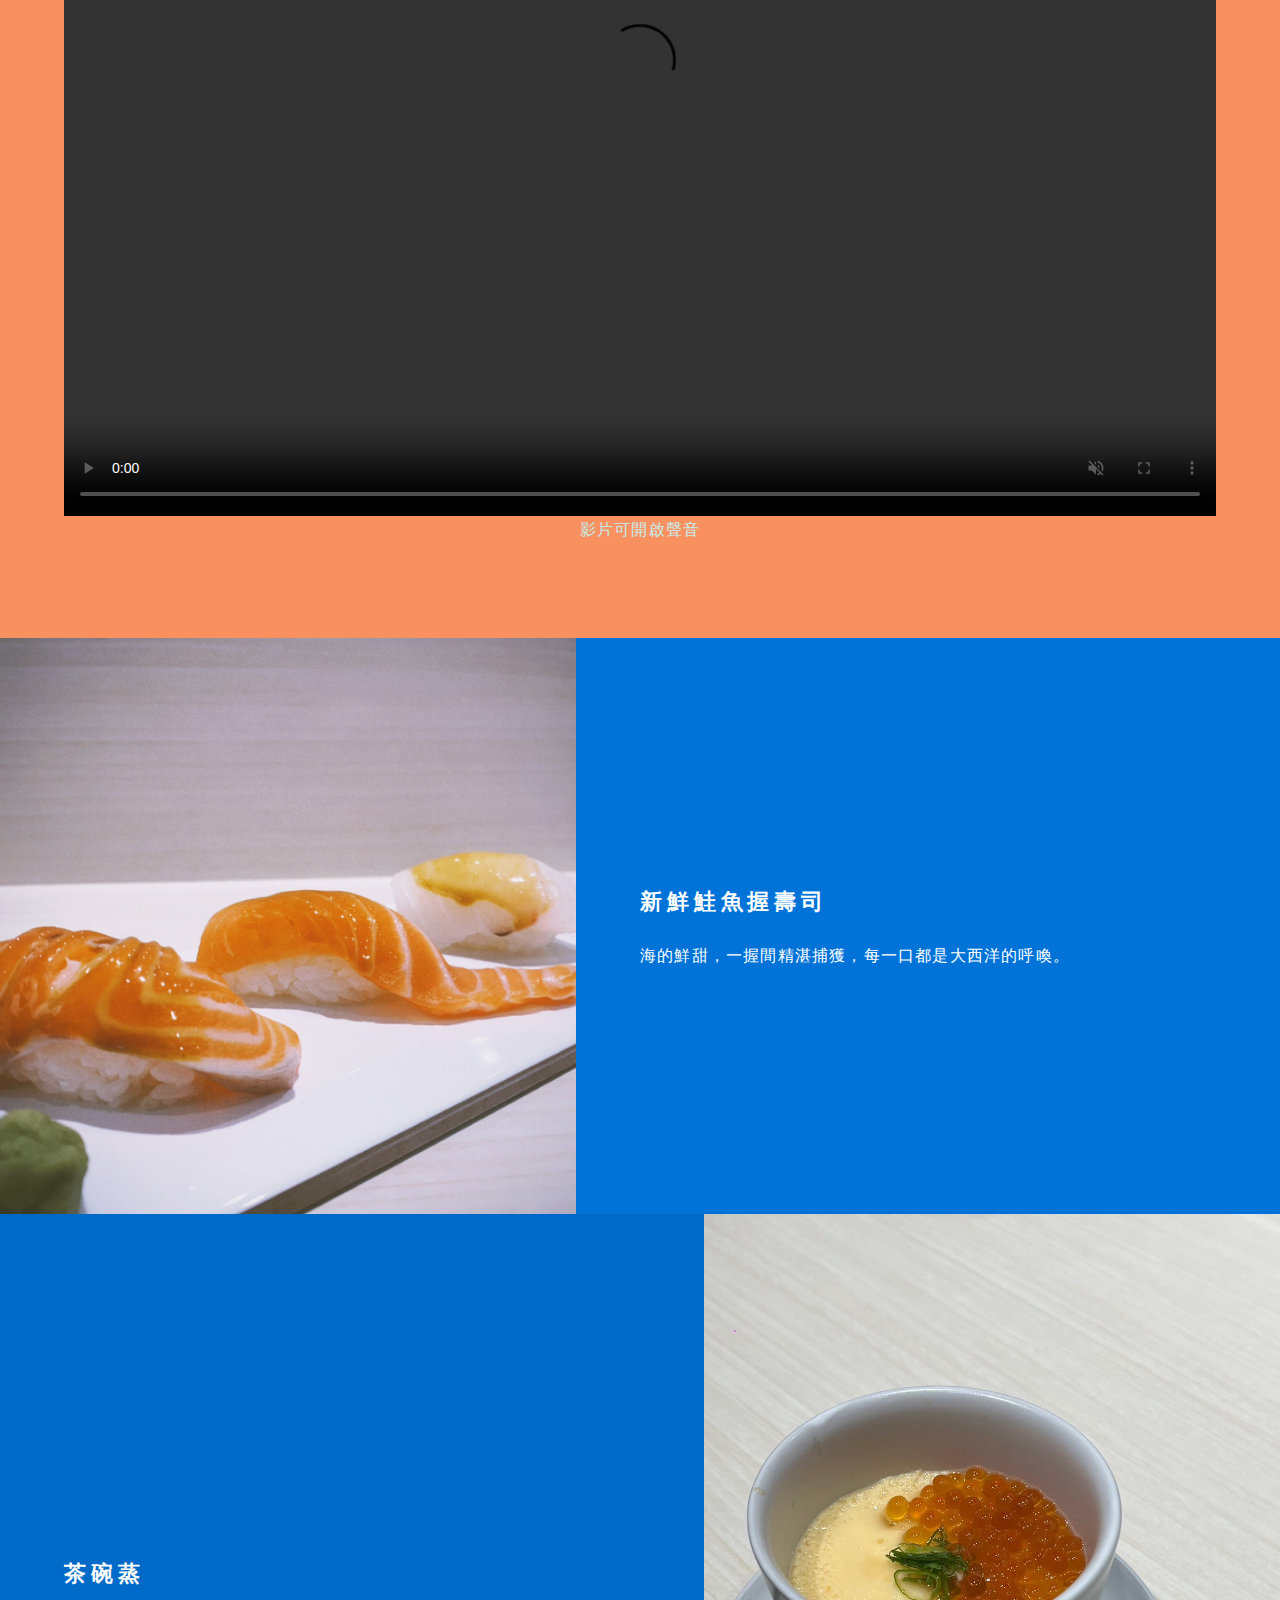
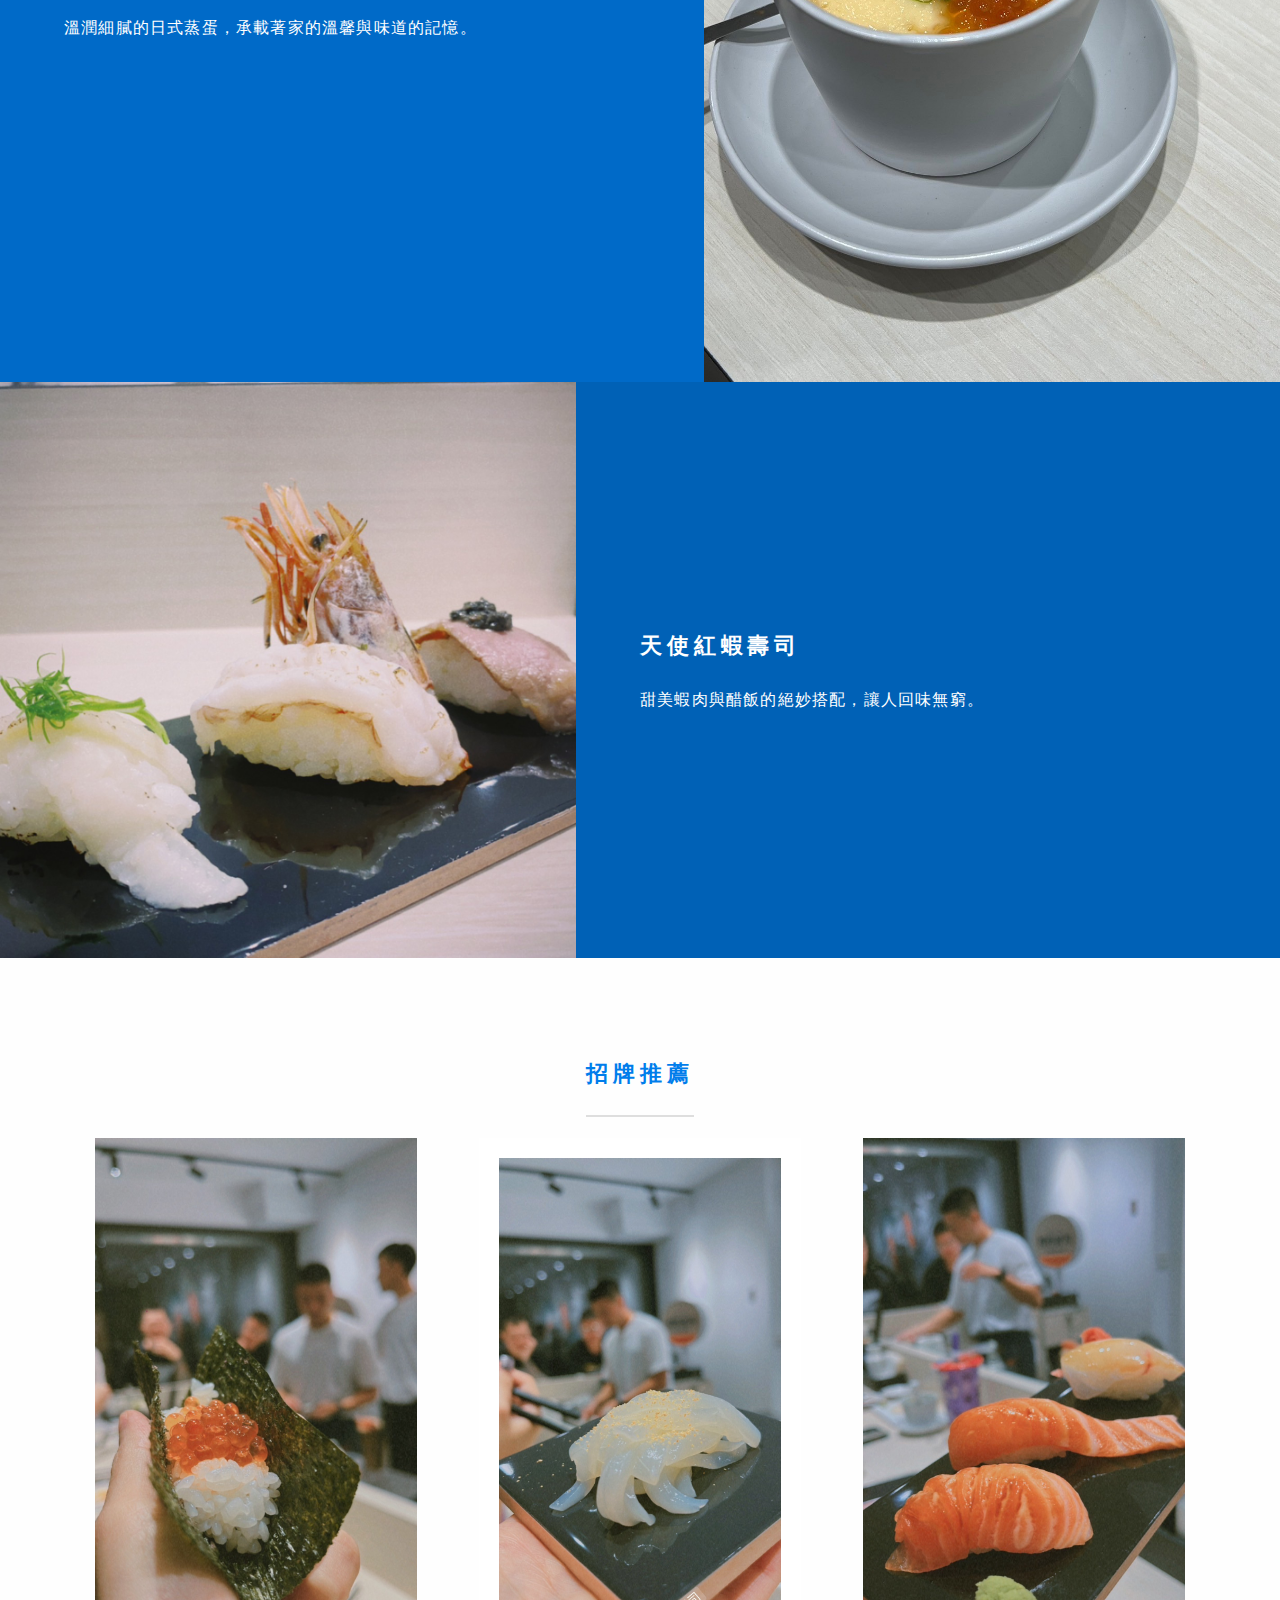
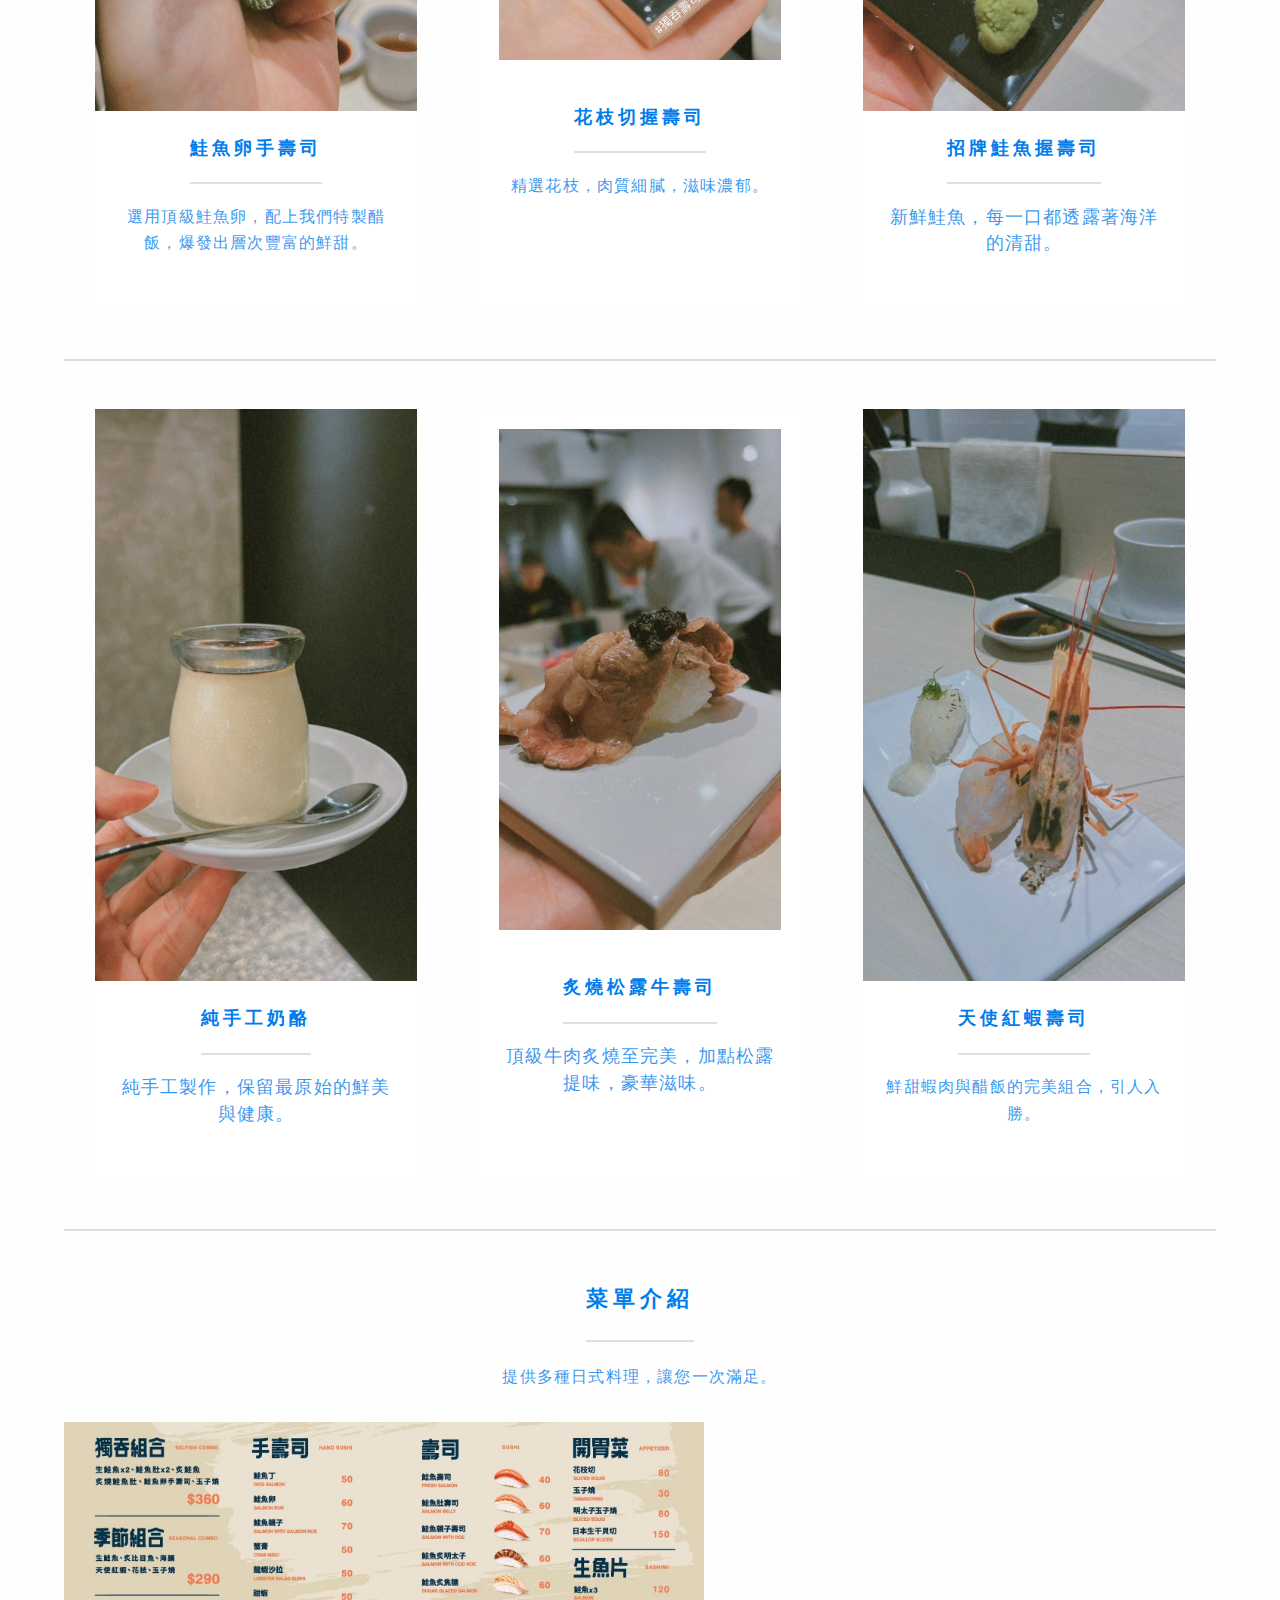
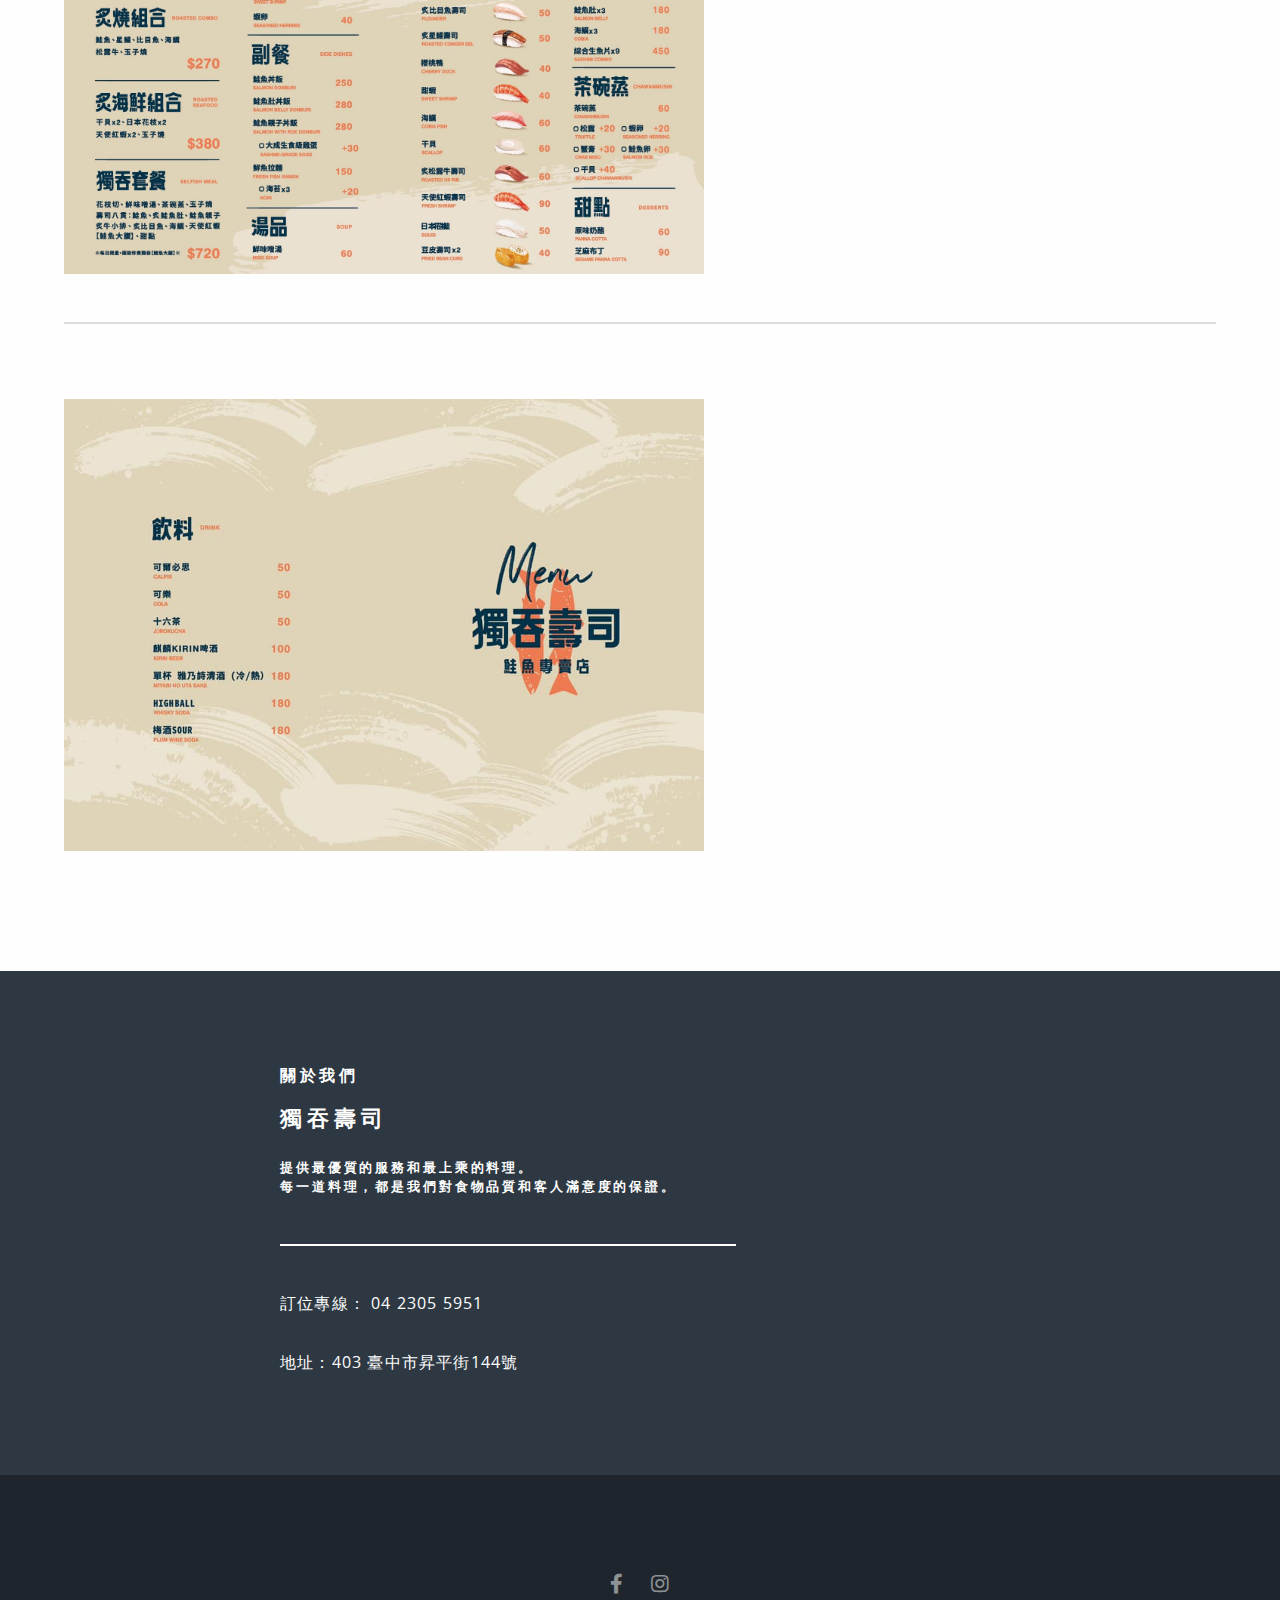
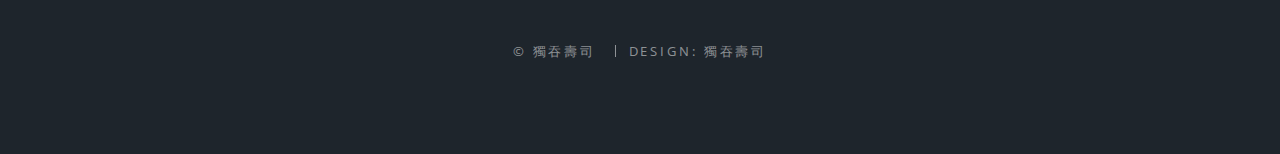
==== commit 50942e27: "img change" ====
--- a/index.html
+++ b/index.html
@@ -440,14 +440,16 @@
 
             <p>提供多種日式料理，讓您一次滿足。</p>
             <div class="menu001">
-              <img src="images/018.jpg" alt="" />
-              <img src="images/019.jpg" alt="" />
+              <!-- <img src="images/018.jpg" alt="" />
+              <img src="images/019.jpg" alt="" /> -->
+              <img src="images/s075.jpg" alt="" />
             </div>
             <hr />
             <br />
             <div class="menu001">
-              <img src="images/020.jpg" alt="" />
-              <img src="images/021.jpg" alt="" />
+              <!-- <img src="images/020.jpg" alt="" />
+              <img src="images/021.jpg" alt="" /> -->
+              <img src="images/s0751.jpg" alt="" />
             </div>
           </header>
         </div>
--- a/assets/css/main.css
+++ b/assets/css/main.css
@@ -4136,7 +4136,7 @@
   color: white;
 }
 .menu001 > img {
-  width: 35vw;
+  width: 50vw;
 }
 
 .tomid {
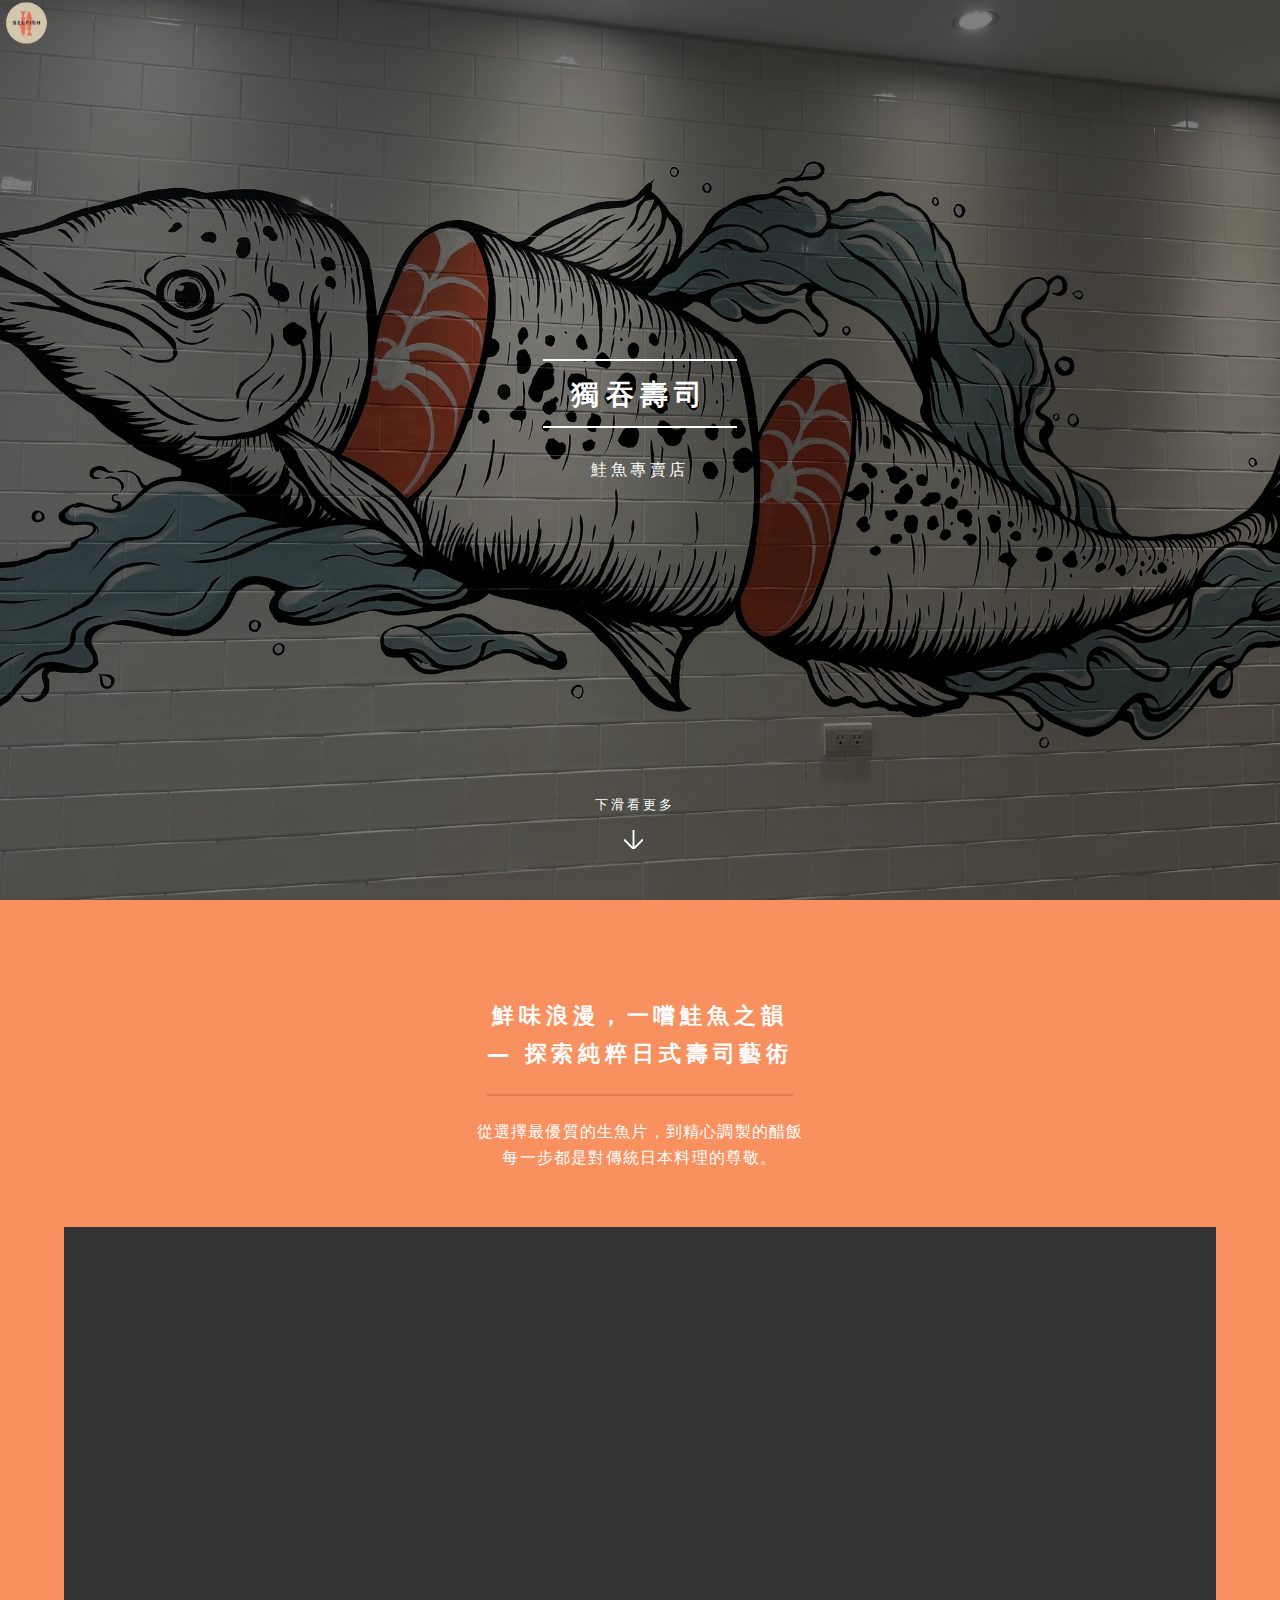
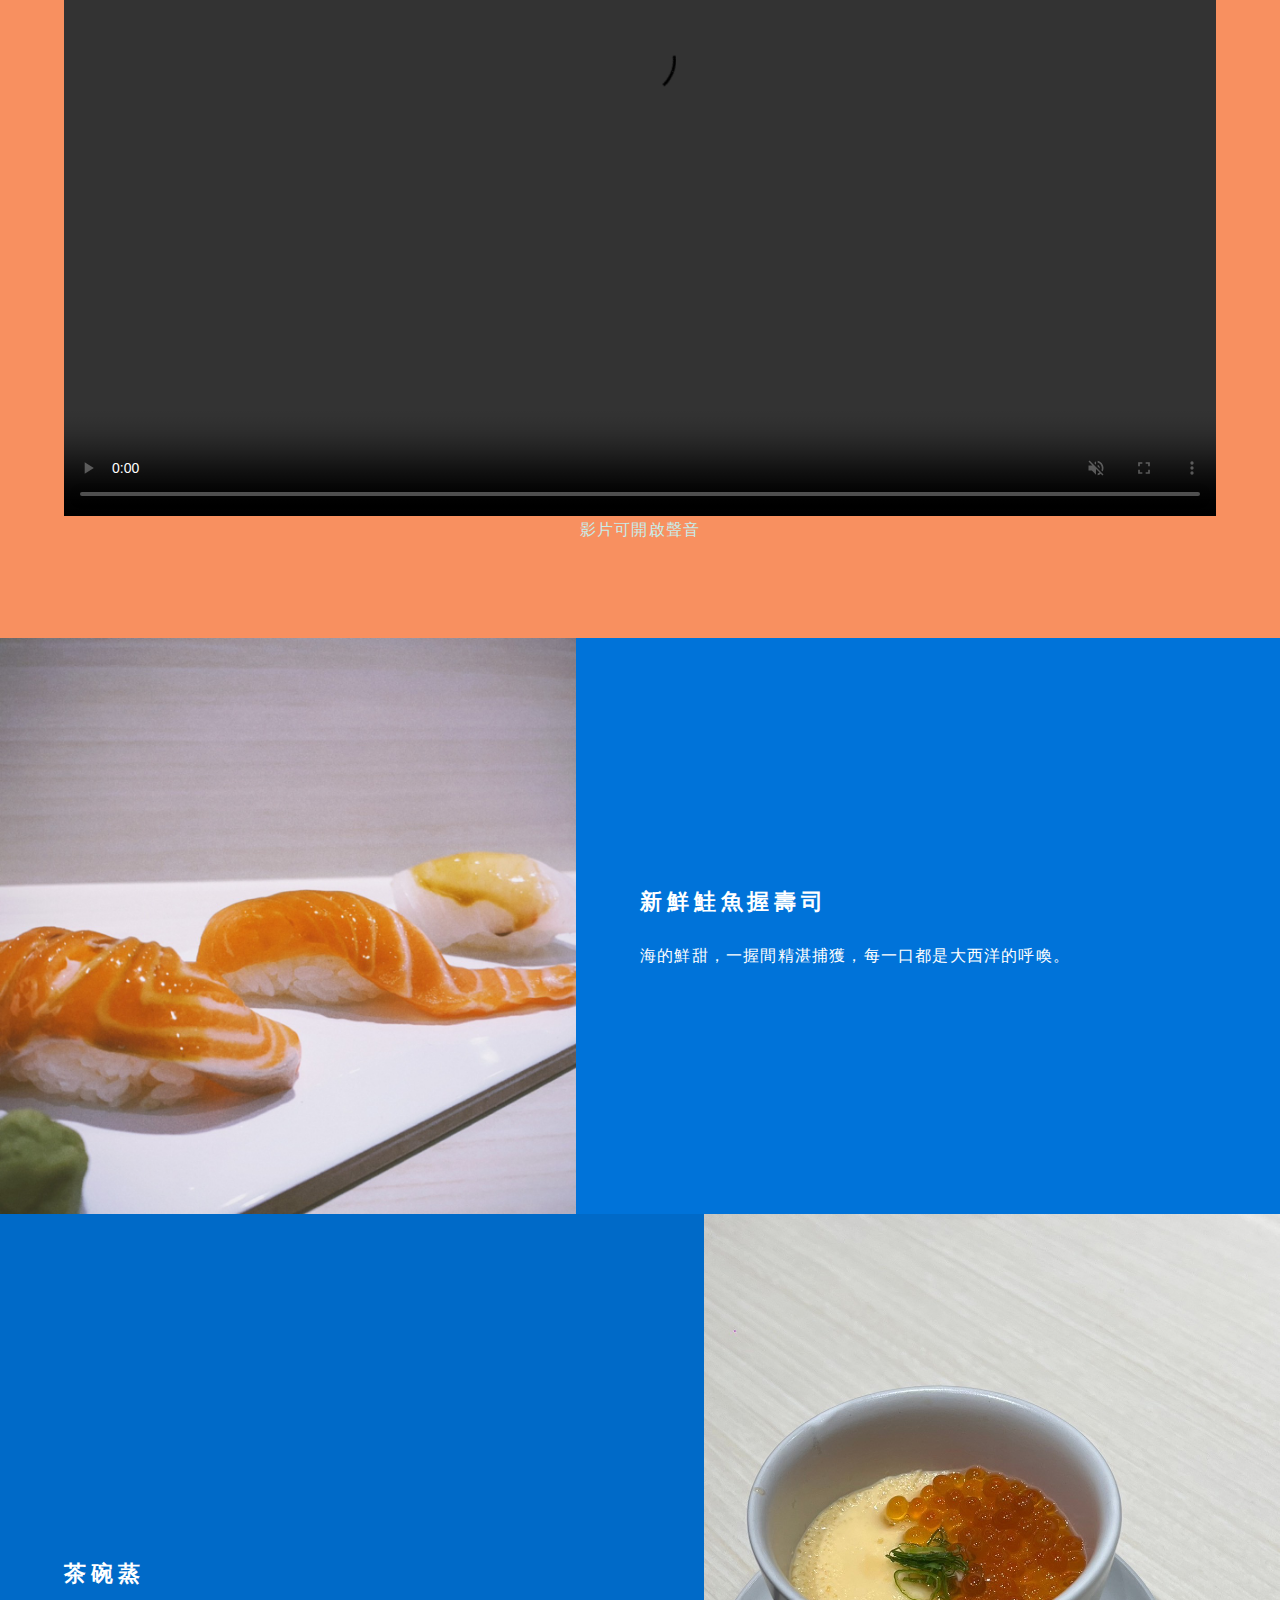
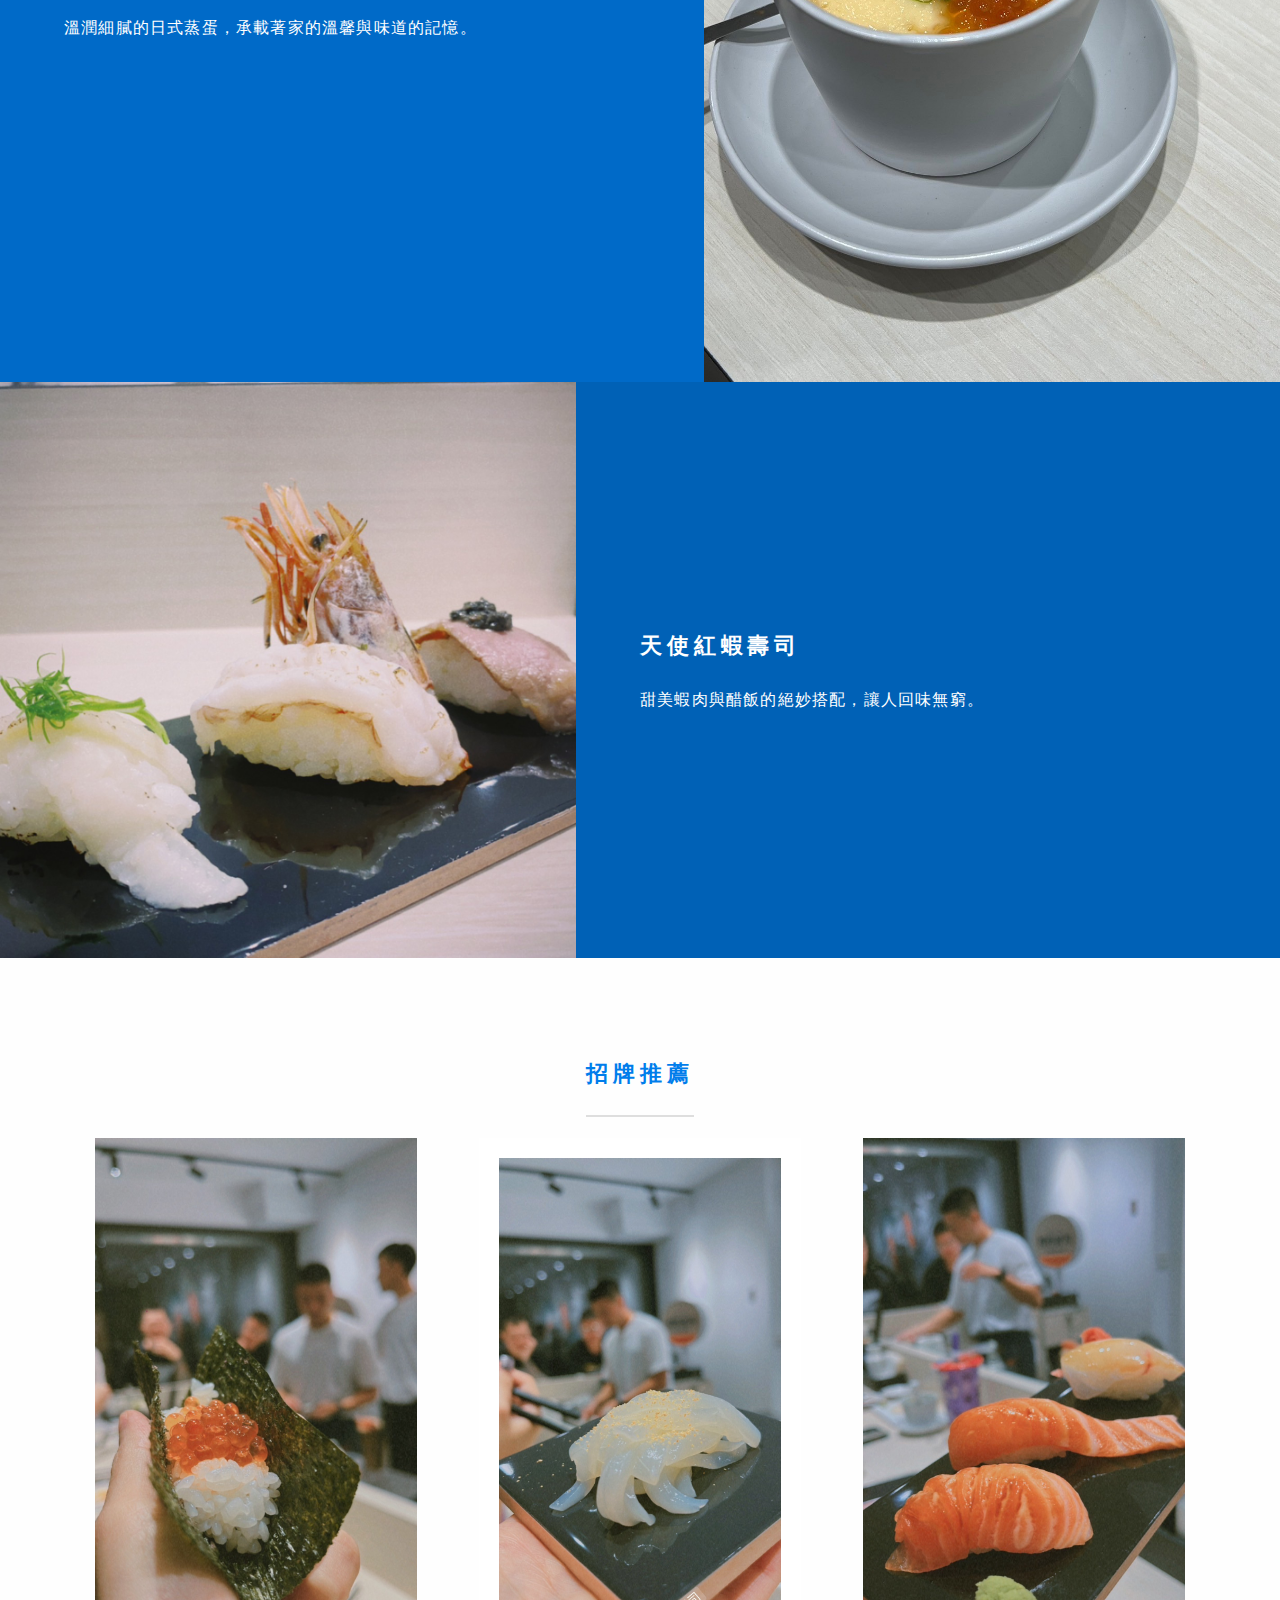
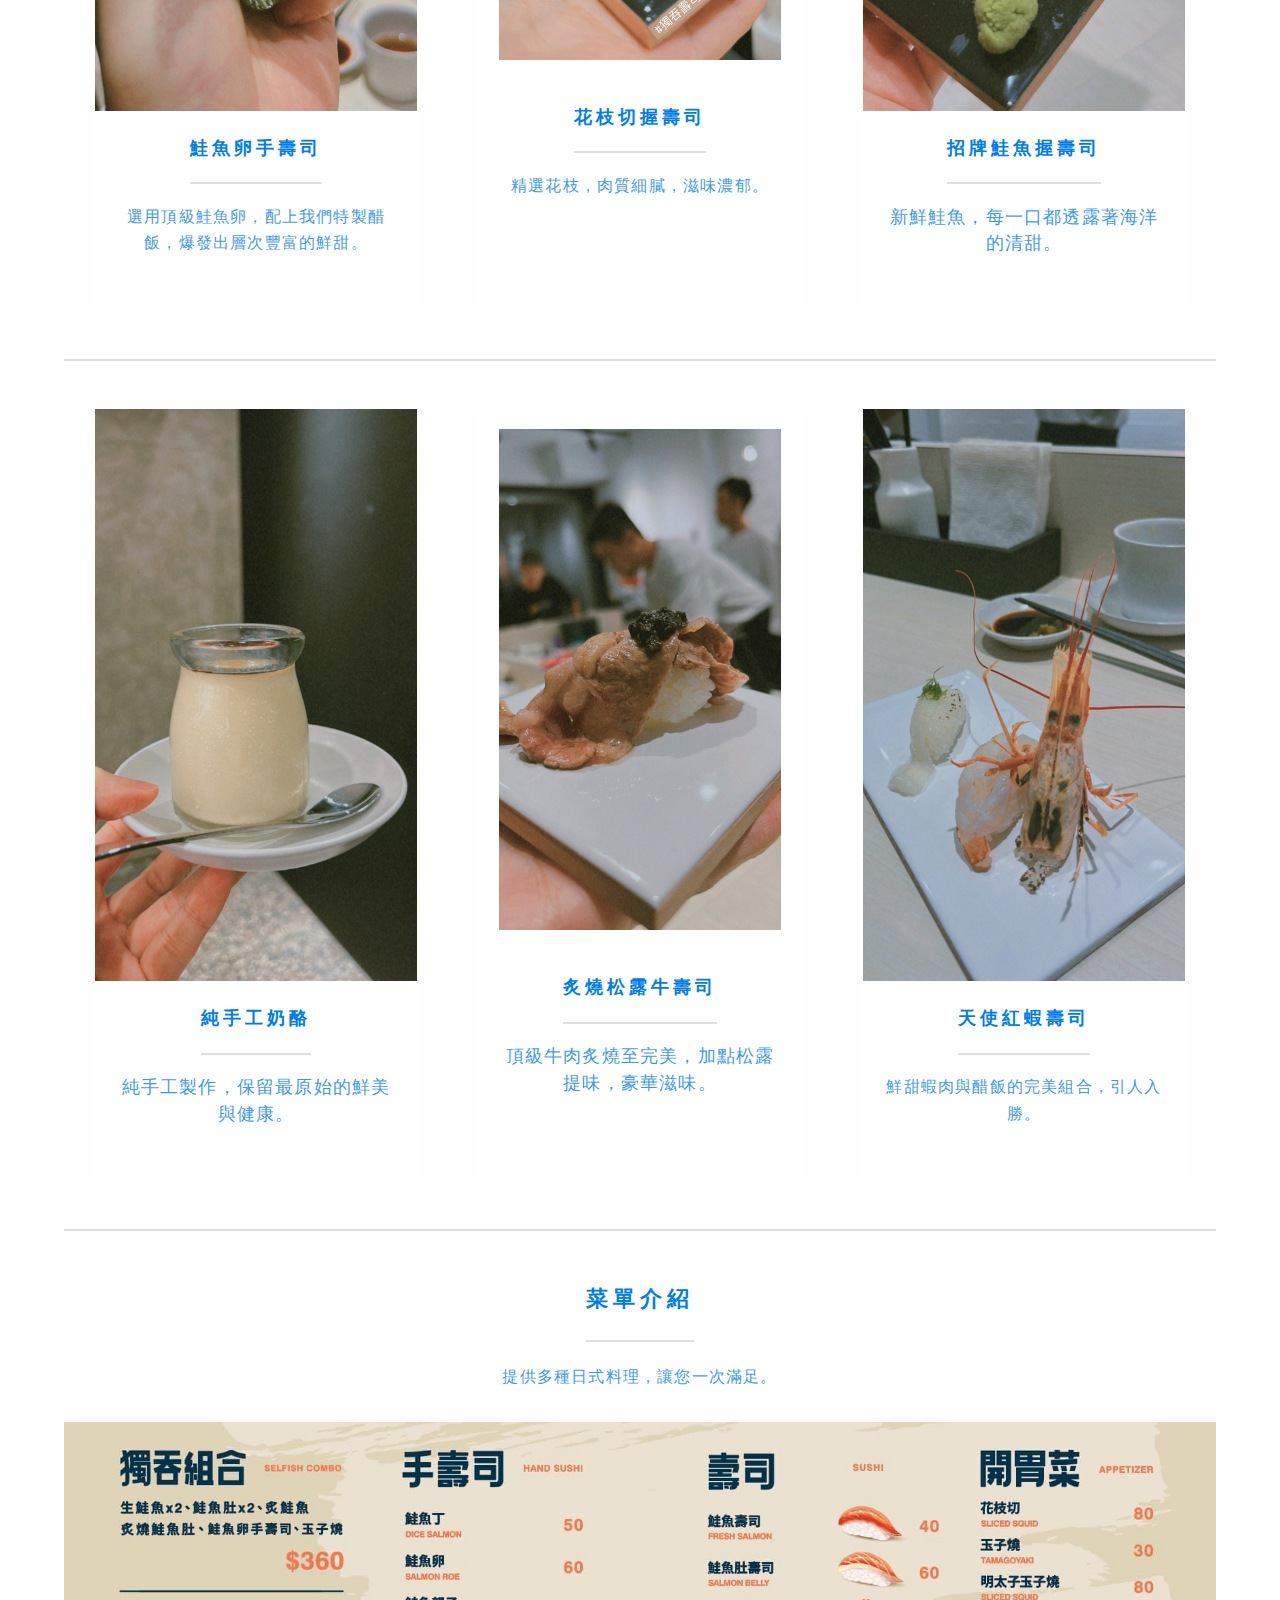
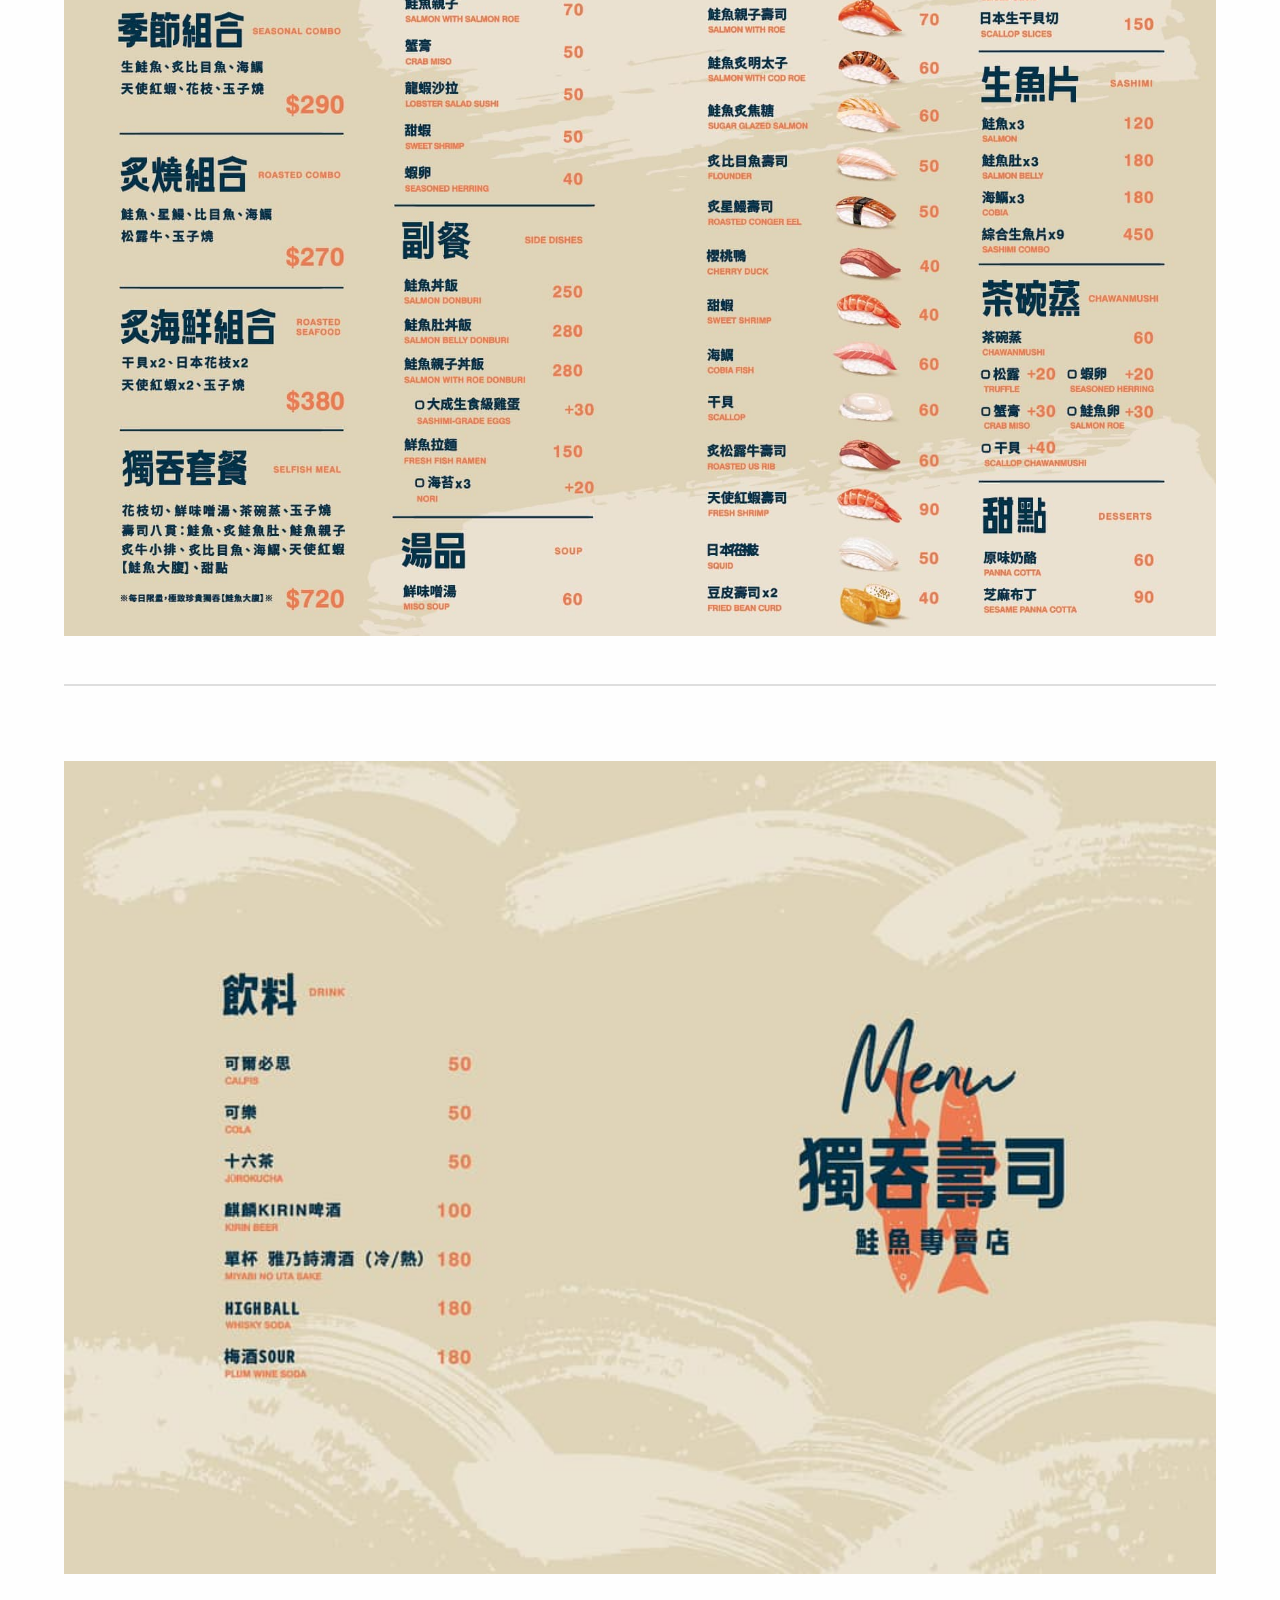
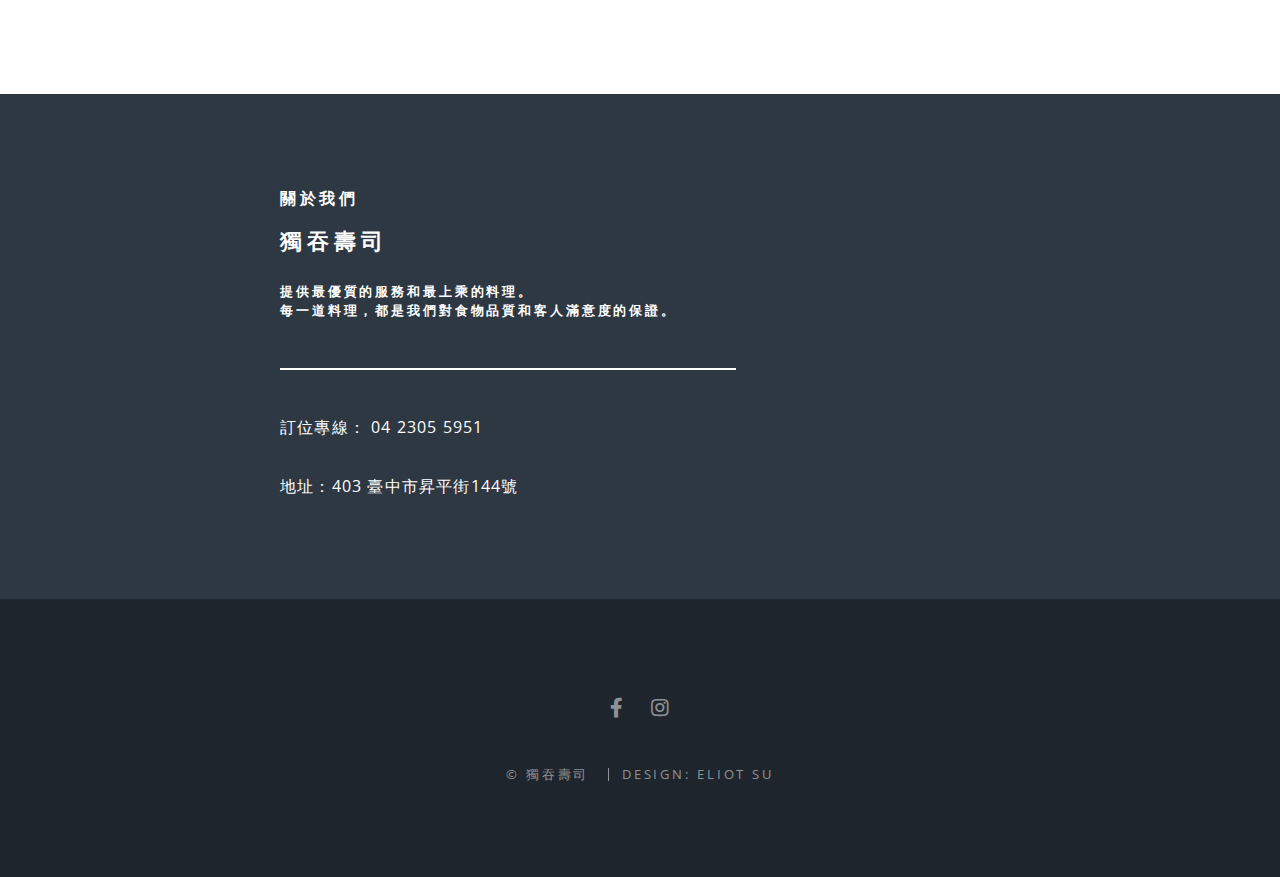
==== commit e2342992: "0717updated" ====
--- a/index.html
+++ b/index.html
@@ -10,6 +10,7 @@
 
     <link rel="icon" href="001.ico" type="image/x-icon">
 <link rel="shortcut icon" href="001.ico" type="image/x-icon">
+<link rel="stylesheet" src="./modi.css">
 
   
     <style>
@@ -321,6 +322,7 @@
 
       <!-- Two -->
       <section id="two" class="wrapper alt style2">
+
         <section class="spotlight">
           <div class="image"><img src="images/025.jpg" alt="新鮮鮭魚握壽司" /></div>
           <div class="content">
@@ -350,16 +352,6 @@
           <header class="major ">
             <h2>招牌推薦</h2>
 
-            <!-- <div class="menu002">
-              <img src="images/0026.jpg" alt="" />
-              <img src="images/0027.jpg" alt="" />
-              <img src="images/0030.jpg" alt="" />
-            </div>
-            <div class="menu002">
-              <img src="images/0026.jpg" alt="" />
-              <img src="images/0027.jpg" alt="" />
-              <img src="images/0030.jpg" alt="" />
-            </div> -->
             <div class="grid">
               <div class="card card__one">
                 <figure class="card__img">
@@ -431,18 +423,21 @@
             </div>
 <hr>
 
-<h2>菜單介紹</h2>
-<div class="showm">
-  <!-- <img class="showmenu" src="images/0023.jpg"> -->
-<!-- <img class="showmenu" src="images/0038.jpg">
-<img class="showmenu" src="images/0039.jpg"> -->
-</div>
+        <h2>菜單介紹</h2>
+        <div class="showm">
+          
+          <!-- <img class="showmenu" src="images/0023.jpg"> -->
+        <!-- <img class="showmenu" src="images/0038.jpg">
+        <img class="showmenu" src="images/0039.jpg"> -->
+        </div>
 
             <p>提供多種日式料理，讓您一次滿足。</p>
+            
             <div class="menu001">
               <!-- <img src="images/018.jpg" alt="" />
               <img src="images/019.jpg" alt="" /> -->
               <img src="images/s075.jpg" alt="" />
+              
             </div>
             <hr />
             <br />
@@ -453,7 +448,54 @@
             </div>
           </header>
         </div>
+
+
+
+
+
+
+
+
+
+        <div class="wrapper07">
+          <div class="items07">
+  
+            <div class="item07" tabindex="0" style="background-image: url('images/s0751.jpg');"></div>
+
+  
+  
+            <div class="item07" tabindex="0" style="background-image: url('images/0023.jpg');"></div>
+  
+            <div class="item07" tabindex="0" style="background-image: url('./images/0023.jpg');"></div>
+  
+            <div class="item07" tabindex="0" style="background-image: url('./images/0023.jpg');"></div>
+            <div class="item07" tabindex="0" style="background-image: url('./images/0023.jpg');"></div>
+            <div class="item07" tabindex="0" style="background-image: url('./images/0023.jpg');"></div>
+            <div class="item07" tabindex="0" style="background-image: url('./images/0023.jpg');"></div>
+            <div class="item07" tabindex="0" style="background-image: url('./images/0023.jpg');"></div>
+            <div class="item07" tabindex="0" style="background-image: url('./images/0023.jpg');"></div>
+            <div class="item07" tabindex="0" style="background-image: url('./images/0023.jpg');"></div>
+            <div class="item07" tabindex="0" style="background-image: url('./images/0023.jpg');"></div>
+            <div class="item07" tabindex="0" style="background-image: url('./images/0023.jpg');"></div>
+             <div class="item07" tabindex="0" style="background-image: url('./images/0023.jpg');"></div>            
+            </div>
+       
+            </div>
+        
+
+
+
+
+
+
+
+
+
+
+            
       </section>
+
+
 
       <!-- CTA -->
       <section id="cta" class="wrapper style4">
@@ -511,7 +553,7 @@
         </ul>
         <ul class="copyright">
           <li>&copy; 獨吞壽司</li>
-          <li>Design: 獨吞壽司</li>
+          <li>Design: <a href="https://www.linkedin.com/in/eliot-su-6a834227b/">Eliot Su</li>
         </ul>
       </footer>
     </div>
--- a/assets/css/main.css
+++ b/assets/css/main.css
@@ -4136,7 +4136,7 @@
   color: white;
 }
 .menu001 > img {
-  width: 50vw;
+  width: 90vw;
 }
 
 .tomid {
